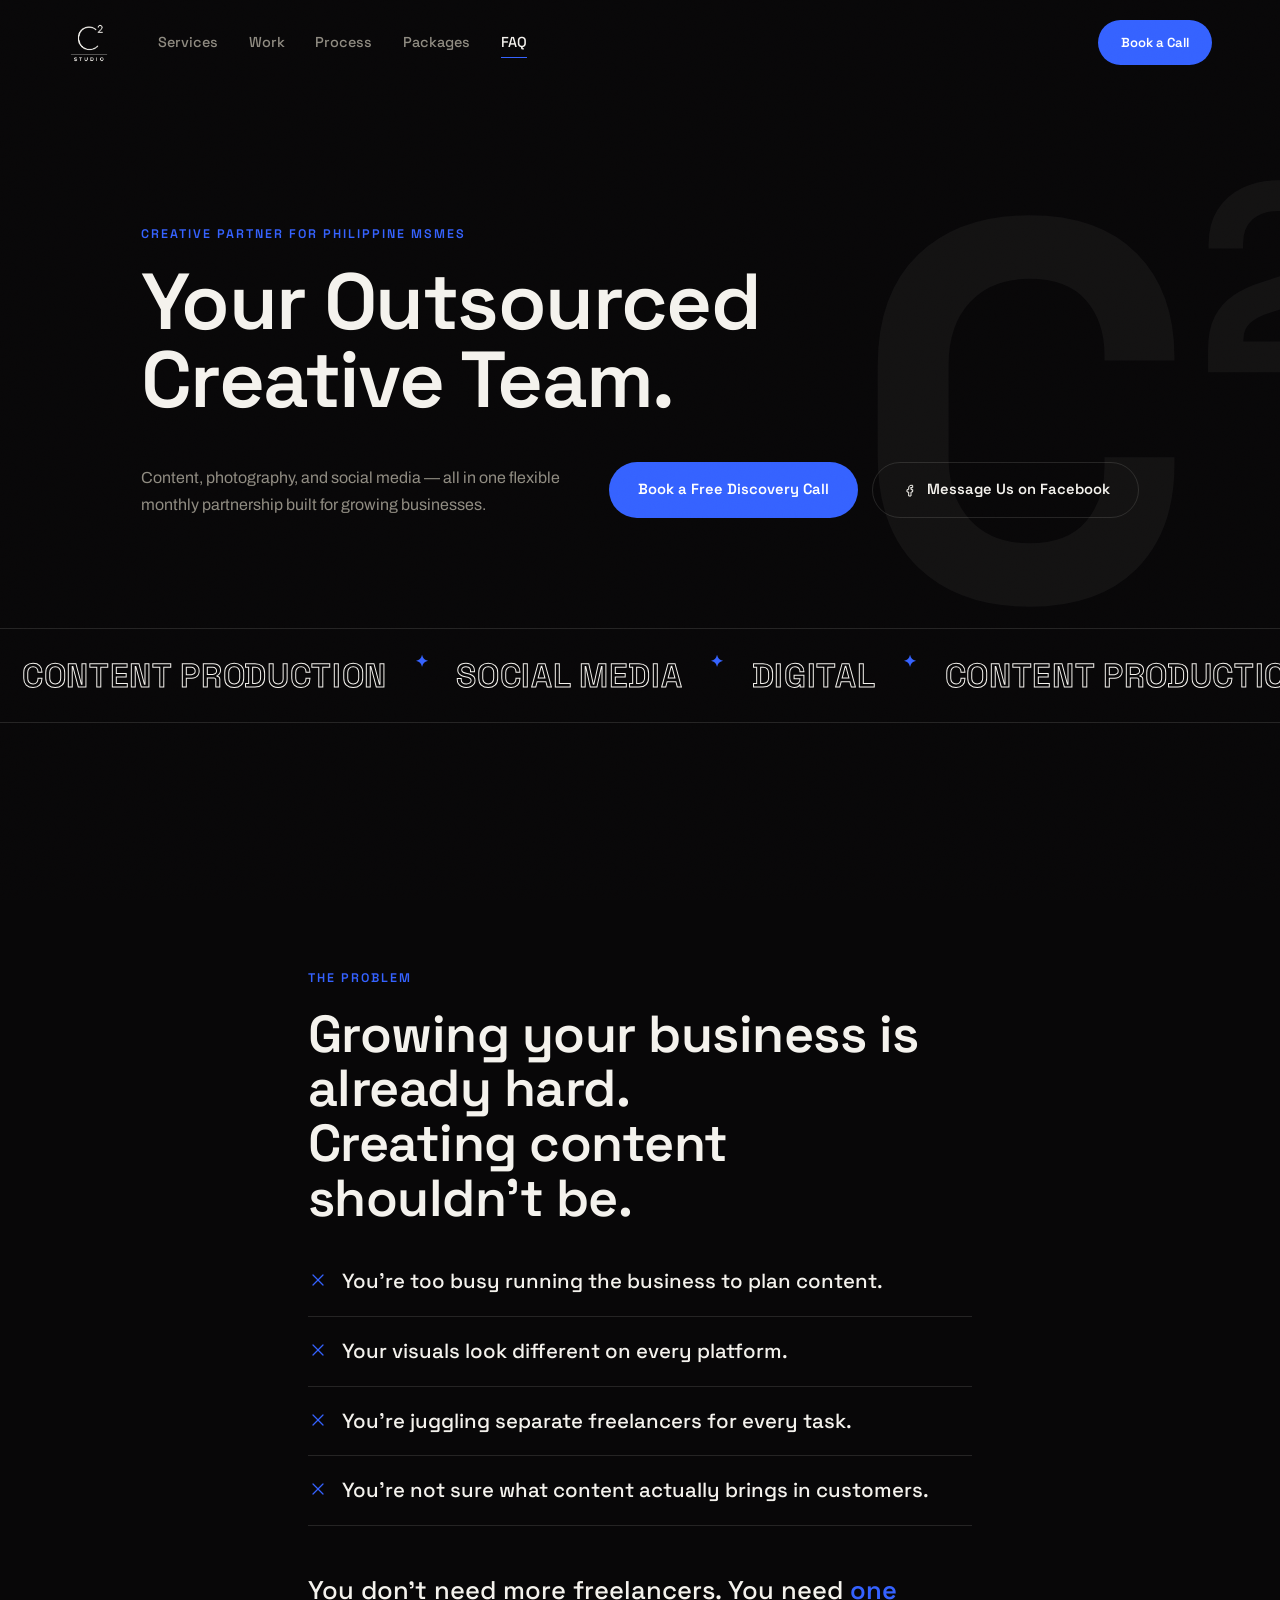
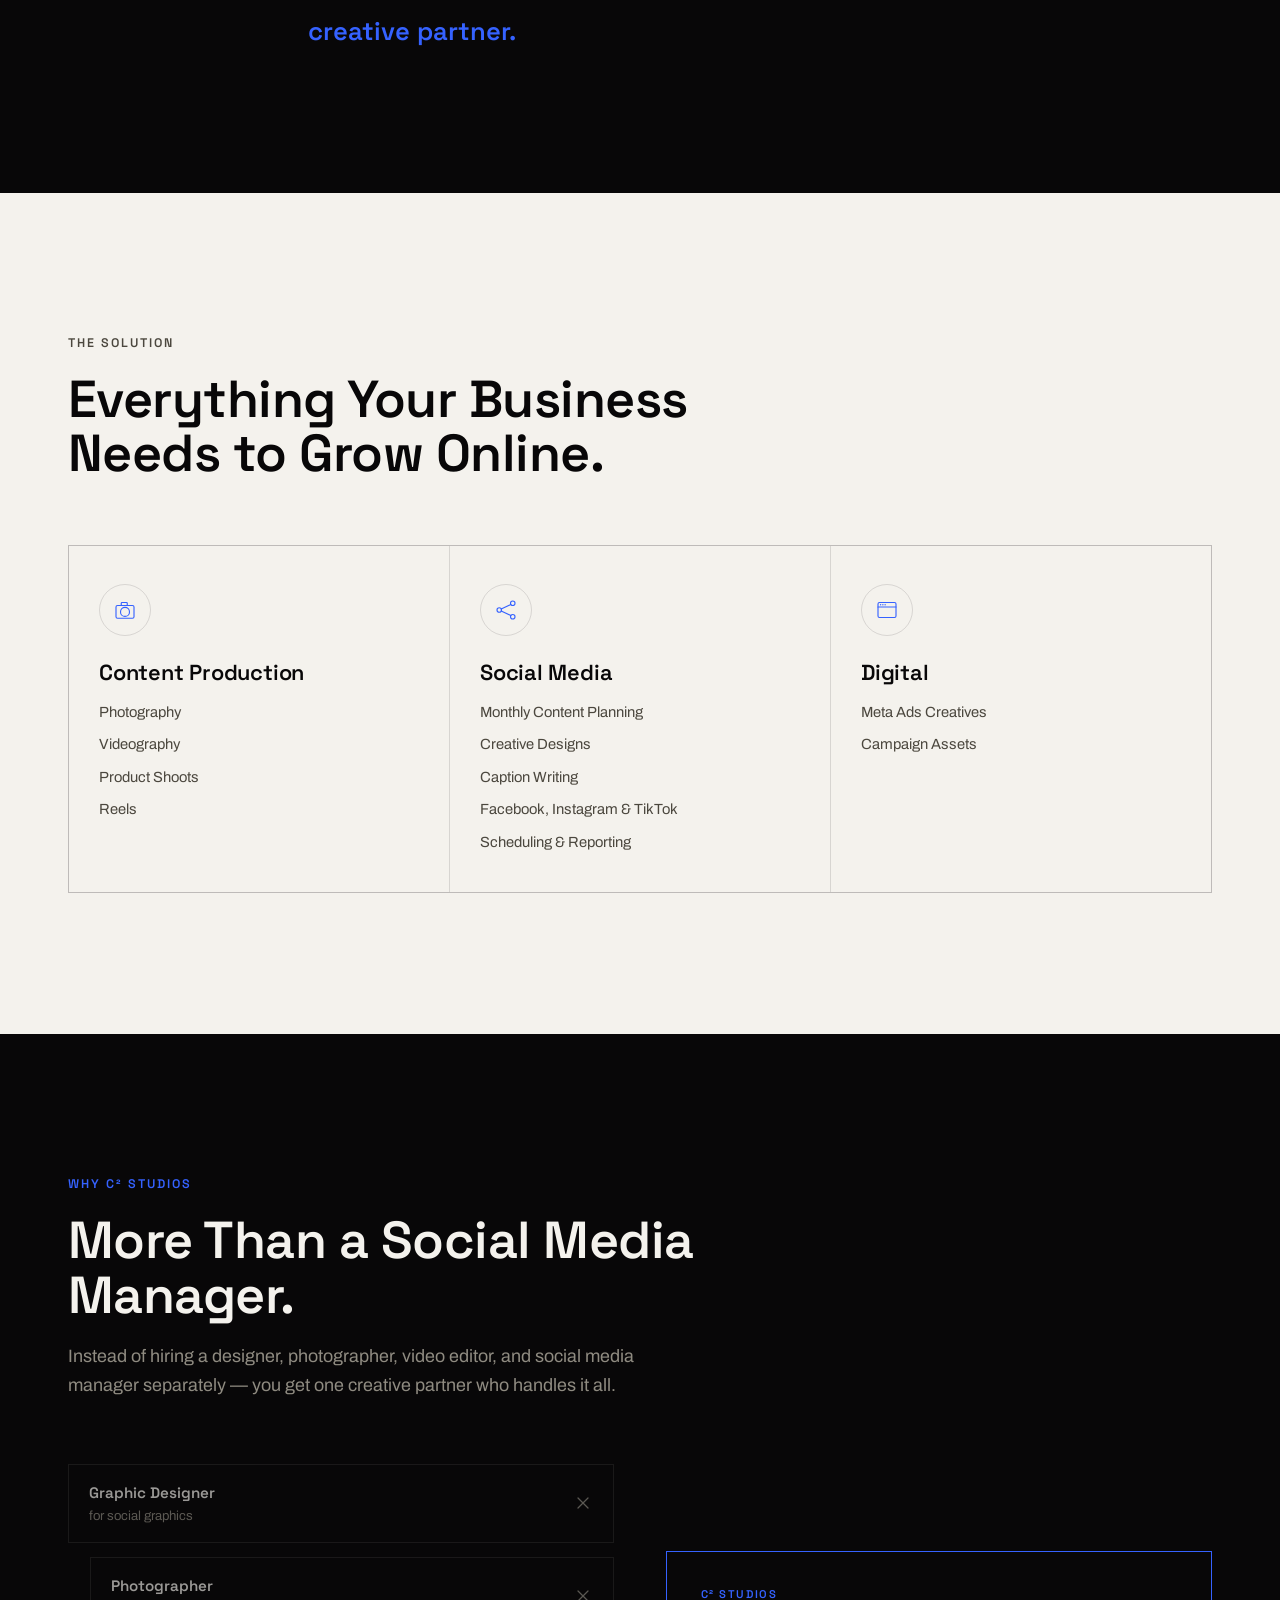
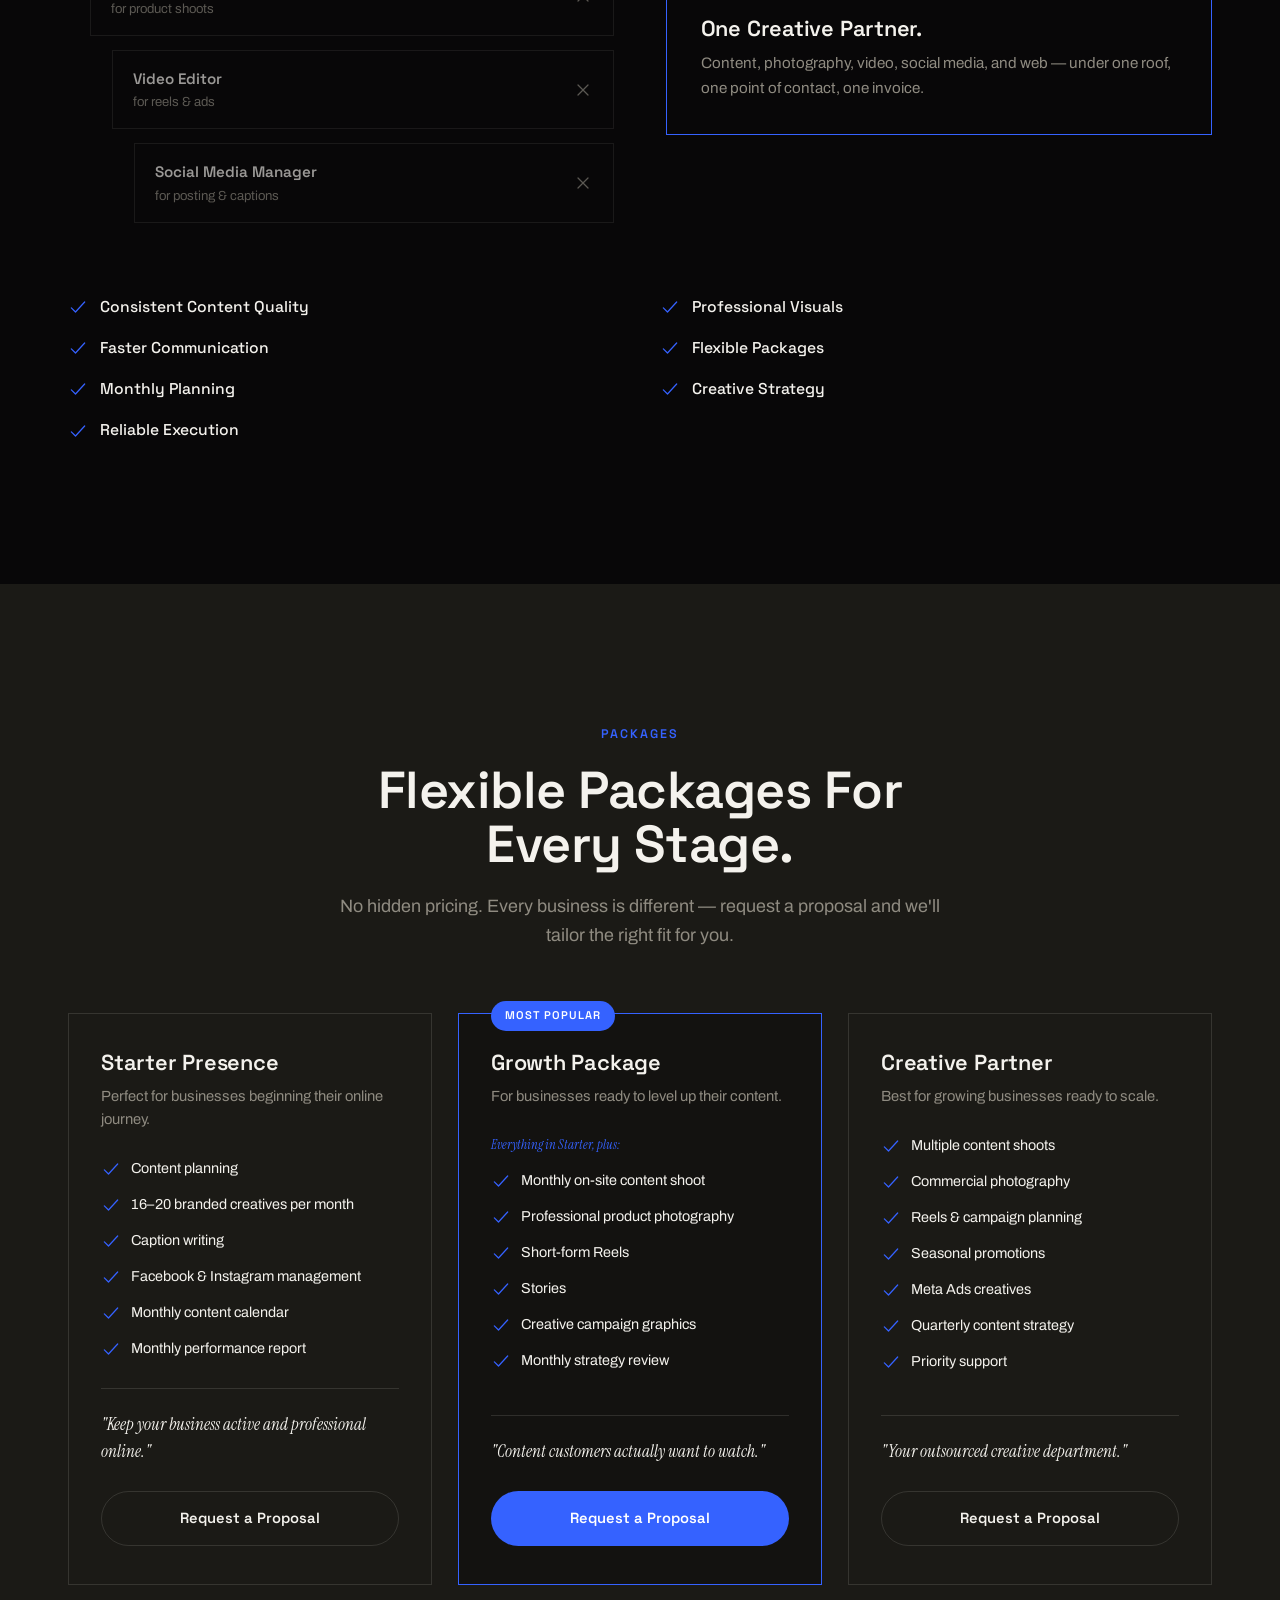
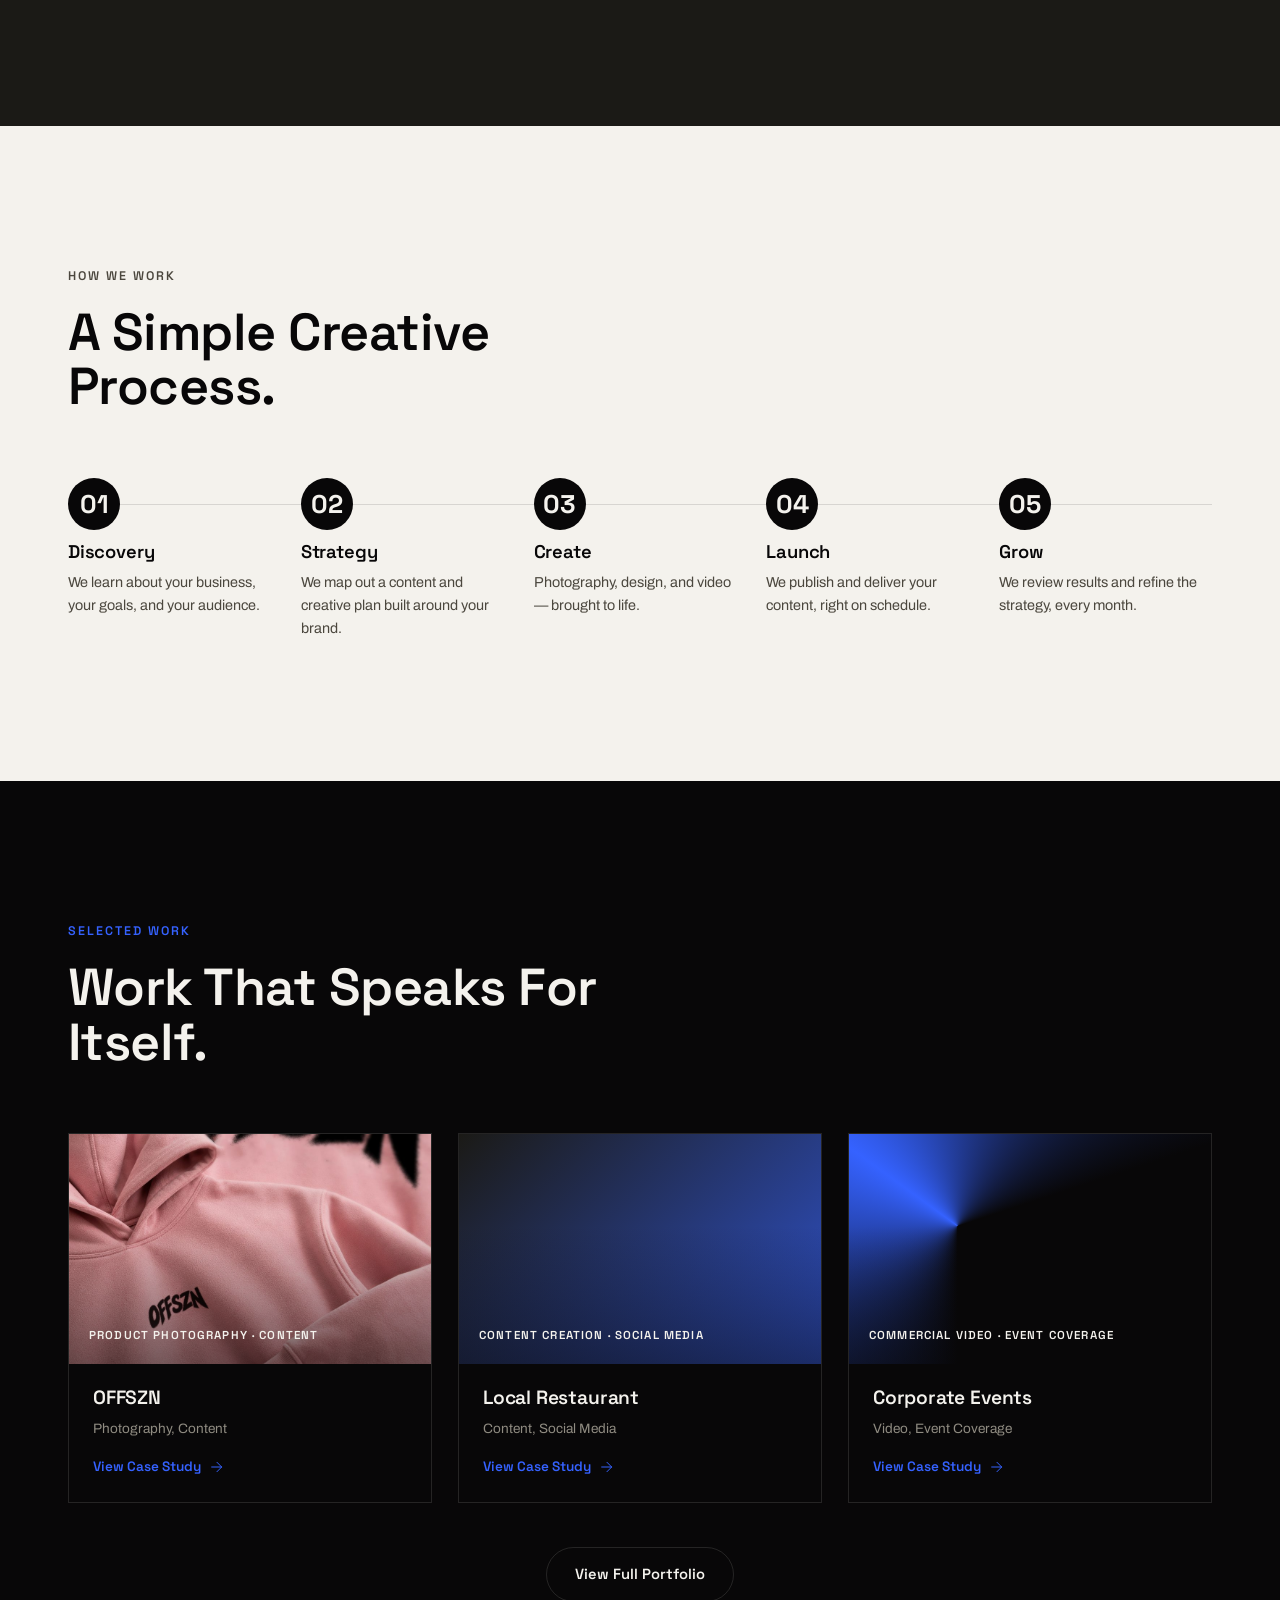
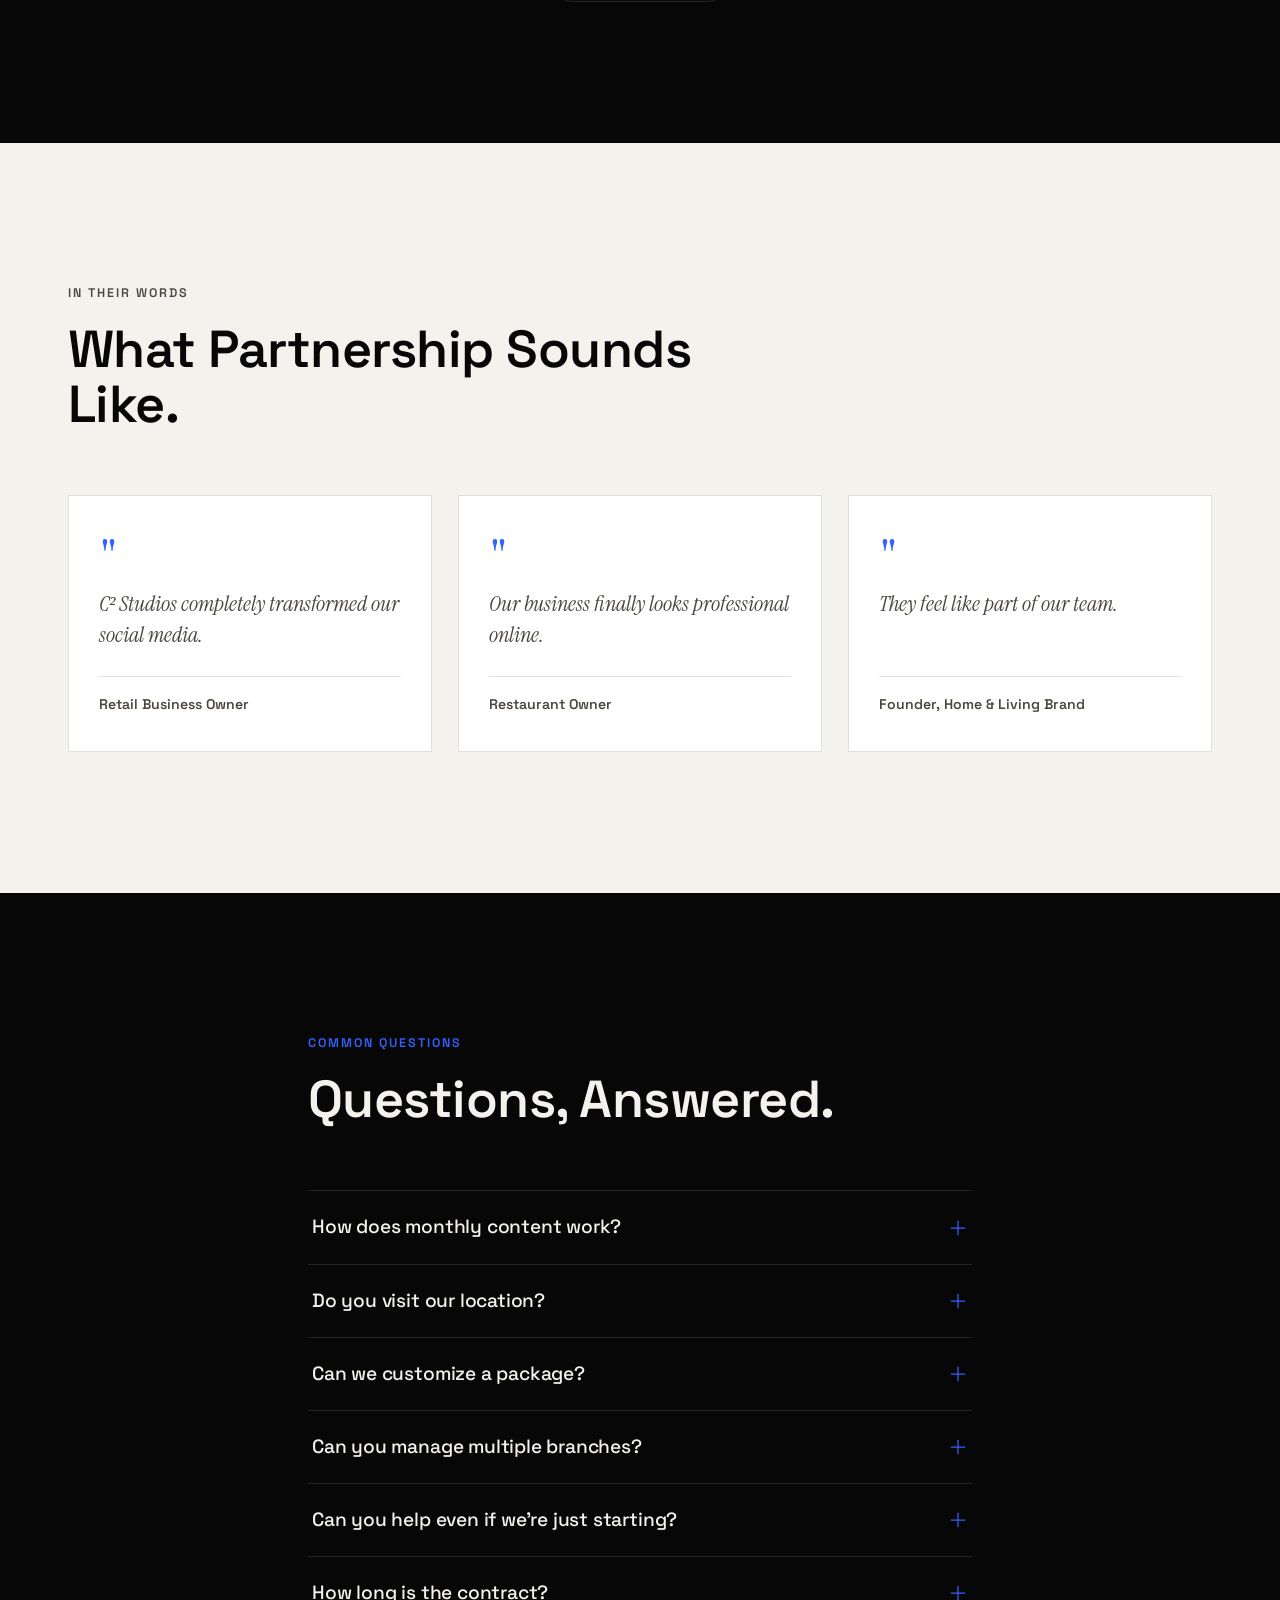
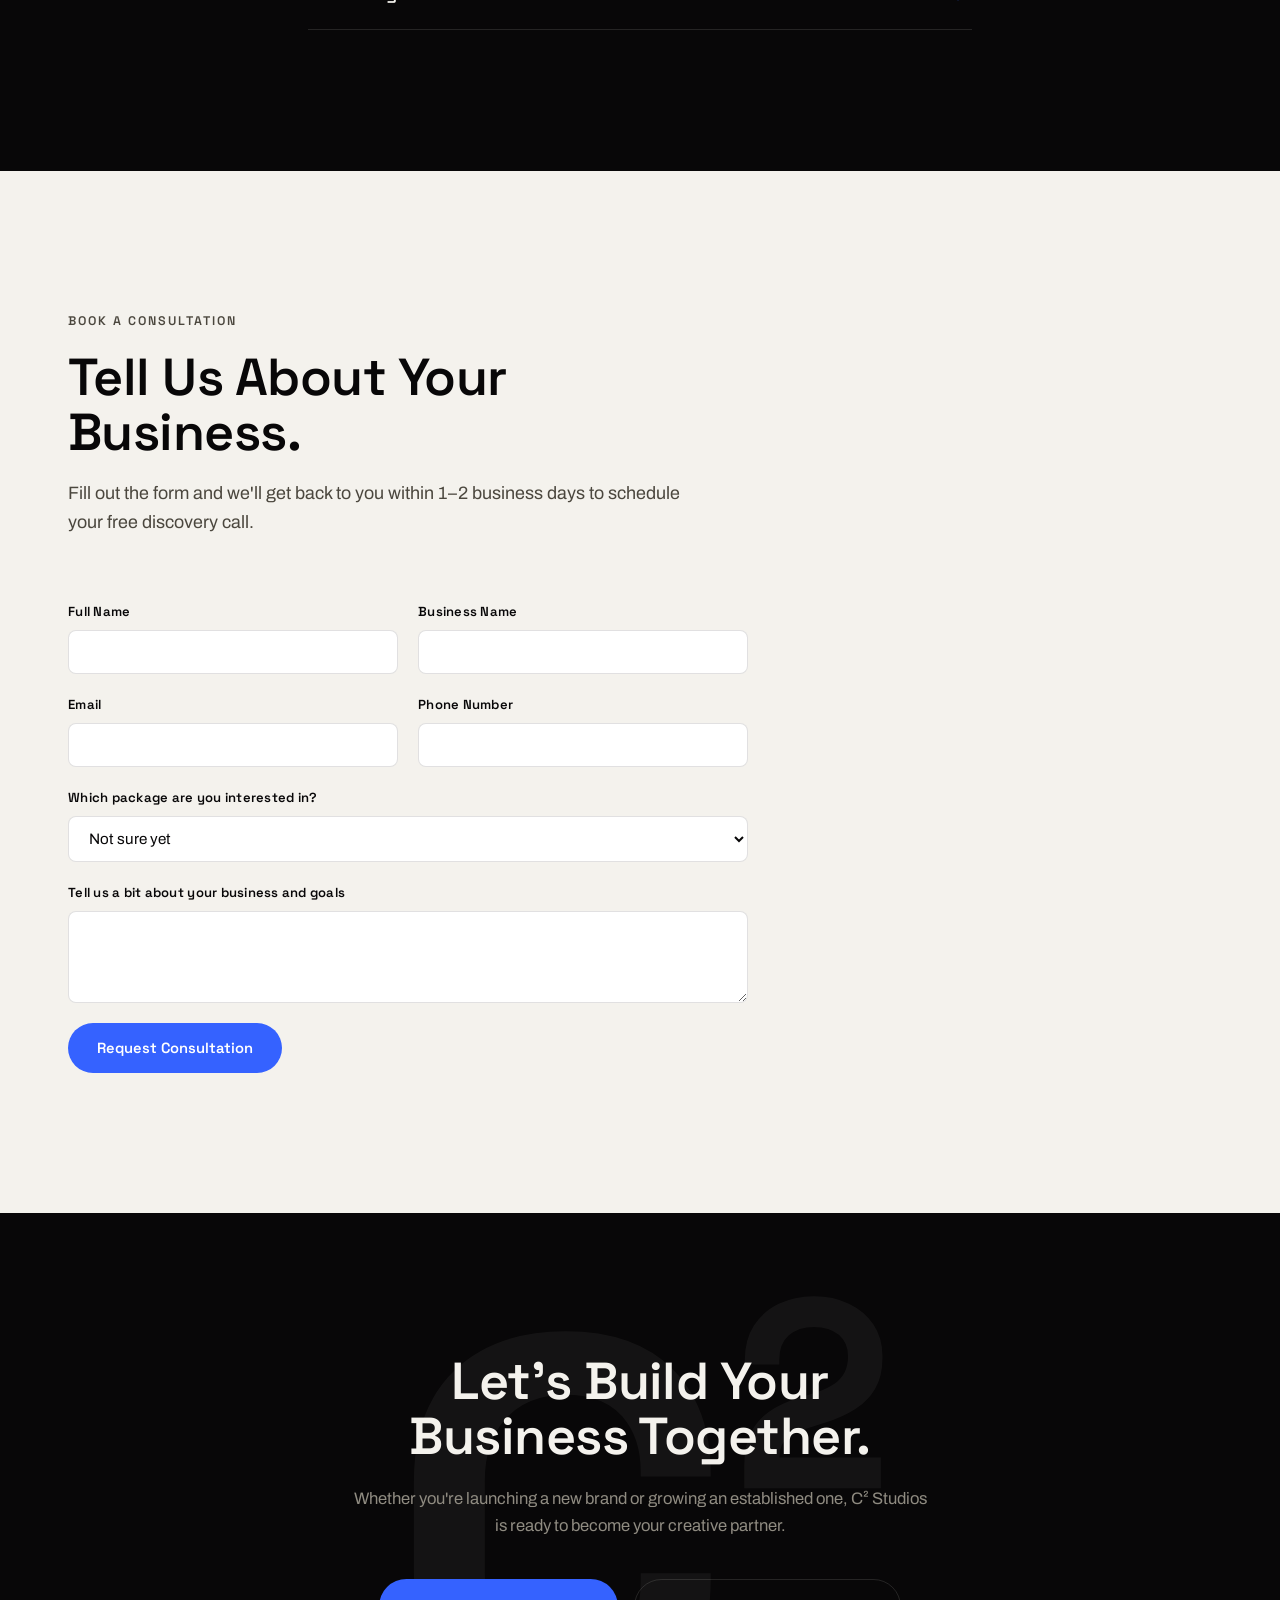
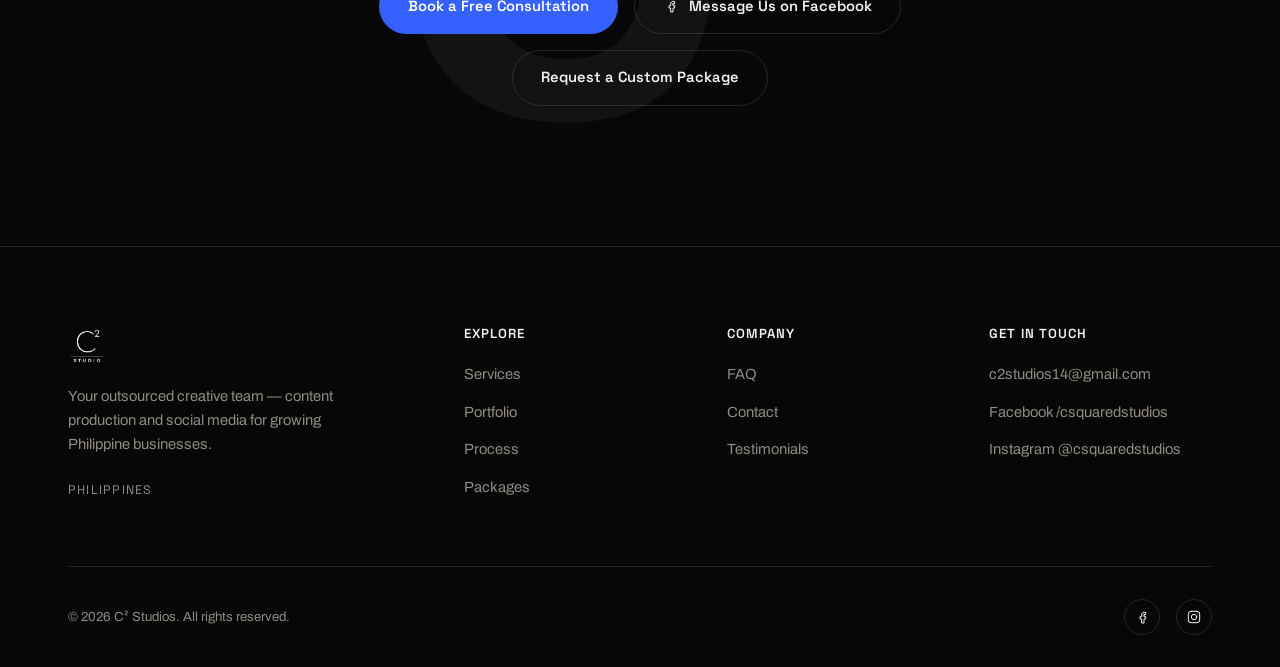
==== index.html @ afbfcf6d "Update index.html" ====
<!DOCTYPE html>
<html lang="en">
<head>
<meta charset="UTF-8">
<meta name="viewport" content="width=device-width, initial-scale=1.0">
<title>C² Studios — Your Outsourced Creative Team</title>
<meta name="description" content="C² Studios helps Philippine MSMEs build a stronger online presence through content production, social media, and web — all in one flexible creative partnership.">
<link rel="icon" type="image/png" href="favicon.png">
<link rel="apple-touch-icon" href="apple-touch-icon.png">
<link rel="preconnect" href="https://fonts.googleapis.com">
<link rel="preconnect" href="https://fonts.gstatic.com" crossorigin>
<link href="https://fonts.googleapis.com/css2?family=Space+Grotesk:wght@400;500;600;700&family=Archivo:ital,wght@0,400;0,500;0,600;0,700;1,400&family=Instrument+Serif:ital@0;1&display=swap" rel="stylesheet">
<link rel="stylesheet" href="styles.css">
</head>
<body>

<!-- SVG ICON SPRITE -->
<svg style="display:none" aria-hidden="true">
  <symbol id="icon-x" viewBox="0 0 24 24"><line x1="6" y1="6" x2="18" y2="18"/><line x1="18" y1="6" x2="6" y2="18"/></symbol>
  <symbol id="icon-check" viewBox="0 0 24 24"><polyline points="4,13 9,18 20,6"/></symbol>
  <symbol id="icon-plus" viewBox="0 0 24 24"><line x1="12" y1="4" x2="12" y2="20"/><line x1="4" y1="12" x2="20" y2="12"/></symbol>
  <symbol id="icon-brand" viewBox="0 0 32 32"><circle cx="12" cy="16" r="8"/><circle cx="20" cy="16" r="8"/></symbol>
  <symbol id="icon-camera" viewBox="0 0 32 32"><rect x="4" y="10" width="24" height="17" rx="2"/><circle cx="16" cy="18.5" r="6"/><rect x="11" y="6" width="8" height="4" rx="1"/></symbol>
  <symbol id="icon-social" viewBox="0 0 32 32"><circle cx="7" cy="16" r="3"/><circle cx="25" cy="7" r="3"/><circle cx="25" cy="25" r="3"/><line x1="9.6" y1="14.6" x2="22.4" y2="8.6"/><line x1="9.6" y1="17.4" x2="22.4" y2="23.4"/></symbol>
  <symbol id="icon-digital" viewBox="0 0 32 32"><rect x="4" y="6" width="24" height="20" rx="2"/><line x1="4" y1="12" x2="28" y2="12"/><circle cx="7.5" cy="9" r="0.9" fill="currentColor" stroke="none"/><circle cx="10.5" cy="9" r="0.9" fill="currentColor" stroke="none"/><circle cx="13.5" cy="9" r="0.9" fill="currentColor" stroke="none"/></symbol>
  <symbol id="icon-arrow" viewBox="0 0 24 24"><line x1="4" y1="12" x2="19" y2="12"/><polyline points="12,5 19,12 12,19"/></symbol>
  <symbol id="icon-fb" viewBox="0 0 24 24"><path d="M15 8.5h2.5V5h-2.5C13 5 11.5 6.5 11.5 9v2.5H9V15h2.5v6H15v-6h2.3l.4-3.5H15V9c0-.3.2-.5.5-.5z"/></symbol>
  <symbol id="icon-ig" viewBox="0 0 24 24"><rect x="3.5" y="3.5" width="17" height="17" rx="4"/><circle cx="12" cy="12" r="4"/><circle cx="17" cy="7" r="0.6" fill="currentColor" stroke="none"/></symbol>
</svg>

<!-- ============ NAV ============ -->
<header class="nav" id="siteNav">
  <div class="container nav-inner">
    <a href="#top" class="nav-logo" aria-label="C² Studios, back to top">
      <img src="logo.png" alt="C² Studios logo" width="42" height="42">
    </a>
    <nav class="nav-links" aria-label="Primary">
      <a href="#services" data-nav-link data-target="services">Services</a>
      <a href="portfolio.html" data-nav-link>Work</a>
      <a href="#process" data-nav-link data-target="process">Process</a>
      <a href="#packages" data-nav-link data-target="packages">Packages</a>
      <a href="#faq" data-nav-link data-target="faq">FAQ</a>
    </nav>
    <a href="#book" class="btn btn-primary btn-sm nav-cta">Book a Call</a>
    <button class="nav-toggle" id="navToggle" aria-label="Open menu" aria-expanded="false">
      <span></span><span></span><span></span>
    </button>
  </div>
  <div class="nav-mobile" id="navMobile">
    <a href="#services" data-nav-link>Services</a>
    <a href="portfolio.html" data-nav-link>Work</a>
    <a href="#process" data-nav-link>Process</a>
    <a href="#packages" data-nav-link>Packages</a>
    <a href="#faq" data-nav-link>FAQ</a>
    <a href="#book" class="btn btn-primary nav-mobile-cta">Book a Call</a>
  </div>
</header>

<!-- ============ HERO ============ -->
<section class="hero bg-ink" id="top">
  <div class="hero-ghost" aria-hidden="true">C<span>2</span></div>
  <div class="container hero-inner">
    <p class="eyebrow reveal">Creative Partner for Philippine MSMEs</p>
    <h1 class="hero-headline reveal">Your Outsourced<br>Creative Team.</h1>
    <div class="hero-row reveal">
      <p class="hero-sub">Content, photography, and social media — all in one flexible monthly partnership built for growing businesses.</p>
      <div class="hero-ctas">
        <a href="#book" class="btn btn-primary">Book a Free Discovery Call</a>
        <a href="https://www.facebook.com/share/14o7Y7Mvsyy/?mibextid=wwXIfr" target="_blank" rel="noopener" class="btn btn-outline"><svg class="icon" style="width:16px;height:16px"><use href="#icon-fb"></use></svg>Message Us on Facebook</a>
      </div>
    </div>
  </div>
  <div class="marquee">
    <div class="marquee-track">
      <span>Content Production</span><span class="dot">✦</span><span>Social Media</span><span class="dot">✦</span><span>Digital</span><span class="dot">✦</span>
      <span>Content Production</span><span class="dot">✦</span><span>Social Media</span><span class="dot">✦</span><span>Digital</span><span class="dot">✦</span>
    </div>
  </div>
</section>

<!-- ============ PROBLEM ============ -->
<section class="section bg-ink" id="problem">
  <div class="container narrow">
    <p class="eyebrow reveal">The Problem</p>
    <h2 class="reveal">Growing your business is already hard.<br>Creating content shouldn't be.</h2>
    <ul class="problem-list reveal-stagger">
      <li><svg class="icon"><use href="#icon-x"></use></svg>You're too busy running the business to plan content.</li>
      <li><svg class="icon"><use href="#icon-x"></use></svg>Your visuals look different on every platform.</li>
      <li><svg class="icon"><use href="#icon-x"></use></svg>You're juggling separate freelancers for every task.</li>
      <li><svg class="icon"><use href="#icon-x"></use></svg>You're not sure what content actually brings in customers.</li>
    </ul>
    <p class="problem-resolve reveal">You don't need more freelancers. You need <strong>one creative partner.</strong></p>
  </div>
</section>

<!-- ============ SOLUTION / PILLARS ============ -->
<section class="section bg-paper" id="services">
  <div class="container">
    <div class="section-head reveal">
      <p class="eyebrow" style="color:var(--char)">The Solution</p>
      <h2>Everything Your Business Needs to Grow Online.</h2>
    </div>
    <div class="pillars-grid reveal-stagger">
      <div class="pillar-card">
        <div class="pillar-icon"><svg class="icon"><use href="#icon-camera"></use></svg></div>
        <h3>Content Production</h3>
        <ul class="pillar-list">
          <li>Photography</li><li>Videography</li><li>Product Shoots</li><li>Reels</li>
        </ul>
      </div>
      <div class="pillar-card">
        <div class="pillar-icon"><svg class="icon"><use href="#icon-social"></use></svg></div>
        <h3>Social Media</h3>
        <ul class="pillar-list">
          <li>Monthly Content Planning</li><li>Creative Designs</li><li>Caption Writing</li><li>Facebook, Instagram &amp; TikTok</li><li>Scheduling &amp; Reporting</li>
        </ul>
      </div>
      <div class="pillar-card">
        <div class="pillar-icon"><svg class="icon"><use href="#icon-digital"></use></svg></div>
        <h3>Digital</h3>
        <ul class="pillar-list">
          <li>Meta Ads Creatives</li><li>Campaign Assets</li>
        </ul>
      </div>
    </div>
  </div>
</section>

<!-- ============ WHY CHOOSE US ============ -->
<section class="section bg-ink" id="why">
  <div class="container">
    <div class="section-head reveal">
      <p class="eyebrow">Why C² Studios</p>
      <h2>More Than a Social Media Manager.</h2>
      <p class="lead" style="margin-top:20px;">Instead of hiring a designer, photographer, video editor, and social media manager separately — you get one creative partner who handles it all.</p>
    </div>

    <div class="compare-wrap reveal">
      <div class="compare-old">
        <div class="old-role"><div><div class="old-role-name">Graphic Designer</div><div class="old-role-desc">for social graphics</div></div><svg class="icon" style="color:var(--stone)"><use href="#icon-x"></use></svg></div>
        <div class="old-role"><div><div class="old-role-name">Photographer</div><div class="old-role-desc">for product shoots</div></div><svg class="icon" style="color:var(--stone)"><use href="#icon-x"></use></svg></div>
        <div class="old-role"><div><div class="old-role-name">Video Editor</div><div class="old-role-desc">for reels &amp; ads</div></div><svg class="icon" style="color:var(--stone)"><use href="#icon-x"></use></svg></div>
        <div class="old-role"><div><div class="old-role-name">Social Media Manager</div><div class="old-role-desc">for posting &amp; captions</div></div><svg class="icon" style="color:var(--stone)"><use href="#icon-x"></use></svg></div>
      </div>
      <div class="compare-new">
        <span class="compare-new-badge">C² Studios</span>
        <h3>One Creative Partner.</h3>
        <p>Content, photography, video, social media, and web — under one roof, one point of contact, one invoice.</p>
      </div>
    </div>

    <div class="advantages-grid reveal-stagger">
      <div class="advantage-item"><svg class="icon"><use href="#icon-check"></use></svg>Consistent Content Quality</div>
      <div class="advantage-item"><svg class="icon"><use href="#icon-check"></use></svg>Professional Visuals</div>
      <div class="advantage-item"><svg class="icon"><use href="#icon-check"></use></svg>Faster Communication</div>
      <div class="advantage-item"><svg class="icon"><use href="#icon-check"></use></svg>Flexible Packages</div>
      <div class="advantage-item"><svg class="icon"><use href="#icon-check"></use></svg>Monthly Planning</div>
      <div class="advantage-item"><svg class="icon"><use href="#icon-check"></use></svg>Creative Strategy</div>
      <div class="advantage-item"><svg class="icon"><use href="#icon-check"></use></svg>Reliable Execution</div>
    </div>
  </div>
</section>

<!-- ============ PACKAGES ============ -->
<section class="section bg-ink" id="packages" style="background:var(--slate-2)">
  <div class="container">
    <div class="section-head center reveal" style="margin-left:auto;margin-right:auto;">
      <p class="eyebrow">Packages</p>
      <h2>Flexible Packages For Every Stage.</h2>
      <p class="lead" style="margin-top:20px;">No hidden pricing. Every business is different — request a proposal and we'll tailor the right fit for you.</p>
    </div>

    <div class="pkg-grid reveal-stagger">
      <div class="pkg-card">
        <div class="pkg-head">
          <h3>Starter Presence</h3>
          <p class="pkg-tagline">Perfect for businesses beginning their online journey.</p>
        </div>
        <ul class="pkg-features">
          <li><svg class="icon"><use href="#icon-check"></use></svg>Content planning</li>
          <li><svg class="icon"><use href="#icon-check"></use></svg>16–20 branded creatives per month</li>
          <li><svg class="icon"><use href="#icon-check"></use></svg>Caption writing</li>
          <li><svg class="icon"><use href="#icon-check"></use></svg>Facebook &amp; Instagram management</li>
          <li><svg class="icon"><use href="#icon-check"></use></svg>Monthly content calendar</li>
          <li><svg class="icon"><use href="#icon-check"></use></svg>Monthly performance report</li>
        </ul>
        <p class="pkg-goal">"Keep your business active and professional online."</p>
        <a href="mailto:c2studios14@gmail.com?subject=Proposal%20Request%20-%20Starter%20Presence" class="btn btn-outline btn-block">Request a Proposal</a>
      </div>

      <div class="pkg-card is-popular">
        <span class="pkg-badge">Most Popular</span>
        <div class="pkg-head">
          <h3>Growth Package</h3>
          <p class="pkg-tagline">For businesses ready to level up their content.</p>
        </div>
        <p class="pkg-includes-note">Everything in Starter, plus:</p>
        <ul class="pkg-features">
          <li><svg class="icon"><use href="#icon-check"></use></svg>Monthly on-site content shoot</li>
          <li><svg class="icon"><use href="#icon-check"></use></svg>Professional product photography</li>
          <li><svg class="icon"><use href="#icon-check"></use></svg>Short-form Reels</li>
          <li><svg class="icon"><use href="#icon-check"></use></svg>Stories</li>
          <li><svg class="icon"><use href="#icon-check"></use></svg>Creative campaign graphics</li>
          <li><svg class="icon"><use href="#icon-check"></use></svg>Monthly strategy review</li>
        </ul>
        <p class="pkg-goal">"Content customers actually want to watch."</p>
        <a href="mailto:c2studios14@gmail.com?subject=Proposal%20Request%20-%20Growth%20Package" class="btn btn-primary btn-block">Request a Proposal</a>
      </div>

      <div class="pkg-card">
        <div class="pkg-head">
          <h3>Creative Partner</h3>
          <p class="pkg-tagline">Best for growing businesses ready to scale.</p>
        </div>
        <ul class="pkg-features">
          <li><svg class="icon"><use href="#icon-check"></use></svg>Multiple content shoots</li>
          <li><svg class="icon"><use href="#icon-check"></use></svg>Commercial photography</li>
          <li><svg class="icon"><use href="#icon-check"></use></svg>Reels &amp; campaign planning</li>
          <li><svg class="icon"><use href="#icon-check"></use></svg>Seasonal promotions</li>
          <li><svg class="icon"><use href="#icon-check"></use></svg>Meta Ads creatives</li>
          <li><svg class="icon"><use href="#icon-check"></use></svg>Quarterly content strategy</li>
          <li><svg class="icon"><use href="#icon-check"></use></svg>Priority support</li>
        </ul>
        <p class="pkg-goal">"Your outsourced creative department."</p>
        <a href="mailto:c2studios14@gmail.com?subject=Proposal%20Request%20-%20Creative%20Partner" class="btn btn-outline btn-block">Request a Proposal</a>
      </div>
    </div>
  </div>
</section>

<!-- ============ PROCESS ============ -->
<section class="section bg-paper" id="process">
  <div class="container">
    <div class="section-head reveal">
      <p class="eyebrow" style="color:var(--char)">How We Work</p>
      <h2>A Simple Creative Process.</h2>
    </div>
    <div class="process-track reveal-stagger">
      <div class="process-step"><div class="process-num">01</div><h3>Discovery</h3><p>We learn about your business, your goals, and your audience.</p></div>
      <div class="process-step"><div class="process-num">02</div><h3>Strategy</h3><p>We map out a content and creative plan built around your brand.</p></div>
      <div class="process-step"><div class="process-num">03</div><h3>Create</h3><p>Photography, design, and video — brought to life.</p></div>
      <div class="process-step"><div class="process-num">04</div><h3>Launch</h3><p>We publish and deliver your content, right on schedule.</p></div>
      <div class="process-step"><div class="process-num">05</div><h3>Grow</h3><p>We review results and refine the strategy, every month.</p></div>
    </div>
  </div>
</section>

<!-- ============ PORTFOLIO ============ -->
<section class="section bg-ink" id="work">
  <div class="container">
    <div class="section-head reveal">
      <p class="eyebrow">Selected Work</p>
      <h2>Work That Speaks For Itself.</h2>
    </div>
    <div class="portfolio-grid reveal-stagger">
      <div class="project-card" data-project="offszn" role="button" tabindex="0" aria-label="View OFFSZN case study">
        <div class="project-visual" style="background-image:url('images/offszn-1.jpg')"><span class="project-tag">Product Photography · Content</span></div>
        <div class="project-body">
          <h3>OFFSZN</h3>
          <p class="project-tags">Photography, Content</p>
          <span class="project-cta">View Case Study <svg class="icon"><use href="#icon-arrow"></use></svg></span>
        </div>
      </div>
      <div class="project-card" data-project="restaurant" role="button" tabindex="0" aria-label="View Restaurant case study">
        <div class="project-visual project-visual-2"><span class="project-tag">Content Creation · Social Media</span></div>
        <div class="project-body">
          <h3>Local Restaurant</h3>
          <p class="project-tags">Content, Social Media</p>
          <span class="project-cta">View Case Study <svg class="icon"><use href="#icon-arrow"></use></svg></span>
        </div>
      </div>
      <div class="project-card" data-project="events" role="button" tabindex="0" aria-label="View Corporate Events case study">
        <div class="project-visual project-visual-3"><span class="project-tag">Commercial Video · Event Coverage</span></div>
        <div class="project-body">
          <h3>Corporate Events</h3>
          <p class="project-tags">Video, Event Coverage</p>
          <span class="project-cta">View Case Study <svg class="icon"><use href="#icon-arrow"></use></svg></span>
        </div>
      </div>
    </div>
    <div style="margin-top:44px;text-align:center;">
      <a href="portfolio.html" class="btn btn-outline">View Full Portfolio</a>
    </div>
  </div>
</section>

<!-- Hidden case study content templates -->
<template id="project-offszn-tpl">
  <p class="modal-tags">Product Photography · Content</p>
  <h3>OFFSZN</h3>
  <div class="modal-gallery">
    <img src="images/offszn-1.jpg" alt="OFFSZN apparel product photography, pink hoodie flat lay">
    <img src="images/offszn-2.jpg" alt="OFFSZN apparel lifestyle photography, streetwear graphic tee">
  </div>
  <div class="modal-block"><h4>Challenge</h4><p>An independent streetwear label needed product and lifestyle photography that matched the premium feel of the clothing itself.</p></div>
  <div class="modal-block"><h4>Solution</h4><p>We shot a mix of clean product flat lays and on-location lifestyle photography to show the pieces both in detail and in context.</p></div>
  <div class="modal-block"><h4>Creative Output</h4><p>Product photography, lifestyle shoots, social-ready content.</p></div>
  <div class="modal-block"><h4>Results</h4><p>A consistent library of scroll-stopping content the brand could use across its drops and social channels.</p></div>
</template>
<template id="project-restaurant-tpl">
  <p class="modal-tags">Content Creation · Social Media</p>
  <h3>Local Restaurant</h3>
  <div class="modal-block"><h4>Challenge</h4><p>A family-run restaurant had great food but inconsistent, infrequent social posts that didn't reflect the quality of the dining experience.</p></div>
  <div class="modal-block"><h4>Solution</h4><p>We introduced a monthly content shoot and planning system, turning each visit into a full month of scroll-stopping posts and stories.</p></div>
  <div class="modal-block"><h4>Creative Output</h4><p>Monthly food photography, Reels, caption writing, content calendar.</p></div>
  <div class="modal-block"><h4>Results</h4><p>A steady stream of professional content and a noticeably more active, consistent social presence.</p></div>
</template>
<template id="project-events-tpl">
  <p class="modal-tags">Commercial Video · Event Coverage</p>
  <h3>Corporate Events</h3>
  <div class="modal-block"><h4>Challenge</h4><p>A corporate client needed professional coverage of a major company event, with no in-house video or photography team of their own.</p></div>
  <div class="modal-block"><h4>Solution</h4><p>We handled full event coverage — from planning the shot list to filming and editing a polished highlight reel.</p></div>
  <div class="modal-block"><h4>Creative Output</h4><p>Event photography, videography, a commercial highlight reel.</p></div>
  <div class="modal-block"><h4>Results</h4><p>A professional record of the event, ready to share across their website and social channels.</p></div>
</template>

<!-- ============ TESTIMONIALS ============ -->
<section class="section bg-paper" id="testimonials">
  <div class="container">
    <div class="section-head reveal">
      <p class="eyebrow" style="color:var(--char)">In Their Words</p>
      <h2>What Partnership Sounds Like.</h2>
    </div>
    <div class="testi-grid reveal-stagger">
      <div class="testi-card">
        <div class="testi-mark">"</div>
        <p class="testi-quote">C² Studios completely transformed our social media.</p>
        <p class="testi-author">Retail Business Owner</p>
      </div>
      <div class="testi-card">
        <div class="testi-mark">"</div>
        <p class="testi-quote">Our business finally looks professional online.</p>
        <p class="testi-author">Restaurant Owner</p>
      </div>
      <div class="testi-card">
        <div class="testi-mark">"</div>
        <p class="testi-quote">They feel like part of our team.</p>
        <p class="testi-author">Founder, Home &amp; Living Brand</p>
      </div>
    </div>
  </div>
</section>

<!-- ============ FAQ ============ -->
<section class="section bg-ink" id="faq">
  <div class="container narrow">
    <div class="section-head reveal">
      <p class="eyebrow">Common Questions</p>
      <h2>Questions, Answered.</h2>
    </div>
    <div class="faq-list reveal">
      <div class="faq-item">
        <button class="faq-trigger" aria-expanded="false"><h3>How does monthly content work?</h3><svg class="icon faq-icon"><use href="#icon-plus"></use></svg></button>
        <div class="faq-panel"><div class="faq-panel-inner"><p>Each month, we plan, create, and publish content based on your package — from social posts to photography and video. You approve the plan, we handle the rest.</p></div></div>
      </div>
      <div class="faq-item">
        <button class="faq-trigger" aria-expanded="false"><h3>Do you visit our location?</h3><svg class="icon faq-icon"><use href="#icon-plus"></use></svg></button>
        <div class="faq-panel"><div class="faq-panel-inner"><p>Yes. Content shoots and select services happen on-site, depending on your package.</p></div></div>
      </div>
      <div class="faq-item">
        <button class="faq-trigger" aria-expanded="false"><h3>Can we customize a package?</h3><svg class="icon faq-icon"><use href="#icon-plus"></use></svg></button>
        <div class="faq-panel"><div class="faq-panel-inner"><p>Always. Every business is different, so we tailor each package around your goals and budget.</p></div></div>
      </div>
      <div class="faq-item">
        <button class="faq-trigger" aria-expanded="false"><h3>Can you manage multiple branches?</h3><svg class="icon faq-icon"><use href="#icon-plus"></use></svg></button>
        <div class="faq-panel"><div class="faq-panel-inner"><p>Yes — we keep your content consistent across every location you manage.</p></div></div>
      </div>
      <div class="faq-item">
        <button class="faq-trigger" aria-expanded="false"><h3>Can you help even if we're just starting?</h3><svg class="icon faq-icon"><use href="#icon-plus"></use></svg></button>
        <div class="faq-panel"><div class="faq-panel-inner"><p>Definitely. Our Starter Presence package is built for businesses just beginning their online journey.</p></div></div>
      </div>
      <div class="faq-item">
        <button class="faq-trigger" aria-expanded="false"><h3>How long is the contract?</h3><svg class="icon faq-icon"><use href="#icon-plus"></use></svg></button>
        <div class="faq-panel"><div class="faq-panel-inner"><p>Our partnerships run month-to-month, with no long-term lock-in required.</p></div></div>
      </div>
    </div>
  </div>
</section>

<!-- ============ BOOK A CONSULTATION ============ -->
<section class="section bg-paper" id="book">
  <div class="container">
    <div class="section-head reveal">
      <p class="eyebrow" style="color:var(--char)">Book a Consultation</p>
      <h2>Tell Us About Your Business.</h2>
      <p class="lead" style="margin-top:20px;">Fill out the form and we'll get back to you within 1–2 business days to schedule your free discovery call.</p>
    </div>
    <form class="book-form reveal" id="consultForm">
      <div class="form-row">
        <div class="form-field">
          <label for="fName">Full Name</label>
          <input type="text" id="fName" name="name" required autocomplete="name">
        </div>
        <div class="form-field">
          <label for="fBusiness">Business Name</label>
          <input type="text" id="fBusiness" name="business" required autocomplete="organization">
        </div>
      </div>
      <div class="form-row">
        <div class="form-field">
          <label for="fEmail">Email</label>
          <input type="email" id="fEmail" name="email" required autocomplete="email">
        </div>
        <div class="form-field">
          <label for="fPhone">Phone Number</label>
          <input type="tel" id="fPhone" name="phone" autocomplete="tel">
        </div>
      </div>
      <div class="form-row">
        <div class="form-field full">
          <label for="fPackage">Which package are you interested in?</label>
          <select id="fPackage" name="package">
            <option value="Not sure yet">Not sure yet</option>
            <option value="Starter Presence">Starter Presence</option>
            <option value="Growth Package">Growth Package</option>
            <option value="Creative Partner">Creative Partner</option>
            <option value="Custom Package">Custom Package</option>
          </select>
        </div>
      </div>
      <div class="form-row">
        <div class="form-field full">
          <label for="fMessage">Tell us a bit about your business and goals</label>
          <textarea id="fMessage" name="message" rows="4"></textarea>
        </div>
      </div>
      <div class="form-submit-row">
        <button type="submit" class="btn btn-primary" id="consultSubmitBtn">Request Consultation</button>
        <span class="form-status" id="consultStatus"></span>
      </div>
    </form>
  </div>
</section>

<!-- ============ FINAL CTA ============ -->
<section class="section bg-ink final-cta" id="contact">
  <div class="hero-ghost" aria-hidden="true">C<span>2</span></div>
  <div class="container final-cta-inner reveal">
    <h2>Let's Build Your Business Together.</h2>
    <p class="lead">Whether you're launching a new brand or growing an established one, C² Studios is ready to become your creative partner.</p>
    <div class="final-ctas">
      <a href="#book" class="btn btn-primary">Book a Free Consultation</a>
      <a href="https://www.facebook.com/share/14o7Y7Mvsyy/?mibextid=wwXIfr" target="_blank" rel="noopener" class="btn btn-outline"><svg class="icon" style="width:16px;height:16px"><use href="#icon-fb"></use></svg>Message Us on Facebook</a>
      <a href="mailto:c2studios14@gmail.com?subject=Custom%20Package%20Request" class="btn btn-outline">Request a Custom Package</a>
    </div>
  </div>
</section>

<!-- ============ FOOTER ============ -->
<footer class="footer bg-ink">
  <div class="container">
    <div class="footer-grid">
      <div class="footer-brand">
        <img src="logo.png" alt="C² Studios logo">
        <p>Your outsourced creative team — content production and social media for growing Philippine businesses.</p>
        <span class="footer-tag">Philippines</span>
      </div>
      <div class="footer-col">
        <h4>Explore</h4>
        <ul>
          <li><a href="#services">Services</a></li>
          <li><a href="portfolio.html">Portfolio</a></li>
          <li><a href="#process">Process</a></li>
          <li><a href="#packages">Packages</a></li>
        </ul>
      </div>
      <div class="footer-col">
        <h4>Company</h4>
        <ul>
          <li><a href="#faq">FAQ</a></li>
          <li><a href="#book">Contact</a></li>
          <li><a href="#testimonials">Testimonials</a></li>
        </ul>
      </div>
      <div class="footer-col">
        <h4>Get In Touch</h4>
        <ul>
          <li><a href="mailto:c2studios14@gmail.com">c2studios14@gmail.com</a></li>
          <li><a href="https://www.facebook.com/share/14o7Y7Mvsyy/?mibextid=wwXIfr" target="_blank" rel="noopener">Facebook /csquaredstudios</a></li>
          <li><a href="#">Instagram @csquaredstudios</a></li>
        </ul>
      </div>
    </div>
    <div class="footer-bottom">
      <p>© <span id="year"></span> C² Studios. All rights reserved.</p>
      <div class="footer-socials">
        <a href="https://www.facebook.com/share/14o7Y7Mvsyy/?mibextid=wwXIfr" target="_blank" rel="noopener" aria-label="Facebook"><svg class="icon" style="width:16px;height:16px"><use href="#icon-fb"></use></svg></a>
        <a href="#" aria-label="Instagram"><svg class="icon" style="width:16px;height:16px"><use href="#icon-ig"></use></svg></a>
      </div>
    </div>
  </div>
</footer>

<!-- ============ MODAL ============ -->
<div class="modal-backdrop" id="modalBackdrop">
  <div class="modal" role="dialog" aria-modal="true" aria-labelledby="modalContent">
    <button class="modal-close" id="modalClose" aria-label="Close case study"><svg class="icon"><use href="#icon-x"></use></svg></button>
    <div id="modalContent"></div>
  </div>
</div>

<script>
(function(){
  // Footer year
  document.getElementById('year').textContent = new Date().getFullYear();

  // Nav scroll state
  var nav = document.getElementById('siteNav');
  function onScroll(){
    if(window.scrollY > 40){ nav.classList.add('is-scrolled'); }
    else { nav.classList.remove('is-scrolled'); }
  }
  window.addEventListener('scroll', onScroll, {passive:true});
  onScroll();

  // Mobile nav toggle
  var toggle = document.getElementById('navToggle');
  var mobile = document.getElementById('navMobile');
  toggle.addEventListener('click', function(){
    var open = mobile.classList.toggle('is-open');
    toggle.classList.toggle('is-open', open);
    toggle.setAttribute('aria-expanded', open ? 'true' : 'false');
    document.body.classList.toggle('no-scroll', open);
  });
  document.querySelectorAll('#navMobile a').forEach(function(a){
    a.addEventListener('click', function(){
      mobile.classList.remove('is-open');
      toggle.classList.remove('is-open');
      toggle.setAttribute('aria-expanded','false');
      document.body.classList.remove('no-scroll');
    });
  });

  // Active nav link highlighting
  var navLinks = document.querySelectorAll('[data-nav-link]');
  var sections = ['services','why','packages','process','work','testimonials','faq'];
  var sectionEls = sections.map(function(id){ return document.getElementById(id); }).filter(Boolean);
  if('IntersectionObserver' in window){
    var navObserver = new IntersectionObserver(function(entries){
      entries.forEach(function(entry){
        if(entry.isIntersecting){
          var id = entry.target.id;
          navLinks.forEach(function(link){
            link.classList.toggle('is-active', link.getAttribute('data-target') === id);
          });
        }
      });
    }, {rootMargin:'-45% 0px -45% 0px'});
    sectionEls.forEach(function(el){ navObserver.observe(el); });
  }

  // Scroll reveal
  if('IntersectionObserver' in window){
    var revealObserver = new IntersectionObserver(function(entries){
      entries.forEach(function(entry){
        if(entry.isIntersecting){
          entry.target.classList.add('is-visible');
          revealObserver.unobserve(entry.target);
        }
      });
    }, {threshold:0.15});
    document.querySelectorAll('.reveal, .reveal-stagger').forEach(function(el){
      revealObserver.observe(el);
    });
  } else {
    document.querySelectorAll('.reveal, .reveal-stagger').forEach(function(el){
      el.classList.add('is-visible');
    });
  }

  // FAQ accordion
  document.querySelectorAll('.faq-item').forEach(function(item){
    var trigger = item.querySelector('.faq-trigger');
    var panel = item.querySelector('.faq-panel');
    trigger.addEventListener('click', function(){
      var isOpen = item.classList.contains('is-open');
      document.querySelectorAll('.faq-item.is-open').forEach(function(other){
        if(other !== item){
          other.classList.remove('is-open');
          other.querySelector('.faq-trigger').setAttribute('aria-expanded','false');
          other.querySelector('.faq-panel').style.maxHeight = null;
        }
      });
      if(isOpen){
        item.classList.remove('is-open');
        trigger.setAttribute('aria-expanded','false');
        panel.style.maxHeight = null;
      } else {
        item.classList.add('is-open');
        trigger.setAttribute('aria-expanded','true');
        panel.style.maxHeight = panel.scrollHeight + 'px';
      }
    });
  });

  // Portfolio modal
  var modalBackdrop = document.getElementById('modalBackdrop');
  var modalContent = document.getElementById('modalContent');
  var modalClose = document.getElementById('modalClose');

  function openModal(id){
    var tpl = document.getElementById('project-' + id + '-tpl');
    if(!tpl) return;
    modalContent.innerHTML = '';
    modalContent.appendChild(tpl.content.cloneNode(true));
    modalBackdrop.classList.add('is-open');
    document.body.classList.add('no-scroll');
  }
  function closeModal(){
    modalBackdrop.classList.remove('is-open');
    document.body.classList.remove('no-scroll');
  }
  document.querySelectorAll('[data-project]').forEach(function(card){
    card.addEventListener('click', function(){ openModal(card.getAttribute('data-project')); });
    card.addEventListener('keydown', function(e){
      if(e.key === 'Enter' || e.key === ' '){
        e.preventDefault();
        openModal(card.getAttribute('data-project'));
      }
    });
  });
  modalClose.addEventListener('click', closeModal);
  modalBackdrop.addEventListener('click', function(e){
    if(e.target === modalBackdrop) closeModal();
  });
  document.addEventListener('keydown', function(e){
    if(e.key === 'Escape') closeModal();
  });

  // Add corner brackets to bracket-frame elements (none currently required but kept for future use)
  document.querySelectorAll('.bracket-frame').forEach(function(el){
    ['bkt-tl','bkt-tr','bkt-bl','bkt-br'].forEach(function(cls){
      var s = document.createElement('span');
      s.className = 'bkt ' + cls;
      el.appendChild(s);
    });
  });
  // Consultation form submission
  var consultForm = document.getElementById('consultForm');
  if (consultForm) {
    // TODO: Replace with your Google Apps Script Web App URL (see setup instructions).
    var GOOGLE_SCRIPT_URL = 'https://script.google.com/macros/s/AKfycbyumBsKMFeXx98q8p6VvBzveVwdyBxOxJzocGkd2GnIz_3cjEWTytP4tTjYe2vir9kq/exec';
    var statusEl = document.getElementById('consultStatus');
    var submitBtn = document.getElementById('consultSubmitBtn');
    consultForm.addEventListener('submit', function(e){
      e.preventDefault();
      if (GOOGLE_SCRIPT_URL.indexOf('https://script.google.com/macros/s/AKfycbyumBsKMFeXx98q8p6VvBzveVwdyBxOxJzocGkd2GnIz_3cjEWTytP4tTjYe2vir9kq/exec') === 0) {
        statusEl.textContent = 'Form not connected yet — add your Google Apps Script URL.';
        statusEl.className = 'form-status is-error';
        return;
      }
      submitBtn.disabled = true;
      statusEl.textContent = 'Sending...';
      statusEl.className = 'form-status';
      var formData = new FormData(consultForm);
      fetch(GOOGLE_SCRIPT_URL, {
        method: 'POST',
        mode: 'no-cors',
        body: formData
      }).then(function(){
        statusEl.textContent = "Thanks! We'll be in touch within 1–2 business days.";
        statusEl.className = 'form-status is-success';
        consultForm.reset();
        submitBtn.disabled = false;
      }).catch(function(){
        statusEl.textContent = 'Something went wrong. Please try again or message us on Facebook.';
        statusEl.className = 'form-status is-error';
        submitBtn.disabled = false;
      });
    });
  }

})();
</script>
</body>
</html>
---- styles.css ----
/* ============ RESET & BASE ============ */
  *,*::before,*::after{box-sizing:border-box;margin:0;padding:0;}
  html{scroll-behavior:smooth;scroll-padding-top:88px;}
  body{
    background:var(--ink);
    color:var(--paper);
    font-family:var(--font-body);
    font-size:16px;
    line-height:1.6;
    -webkit-font-smoothing:antialiased;
    overflow-x:hidden;
  }
  img{max-width:100%;display:block;}
  a{color:inherit;text-decoration:none;}
  ul{list-style:none;}
  button{font-family:inherit;}
  svg.icon{width:20px;height:20px;fill:none;stroke:currentColor;stroke-width:1.5;stroke-linecap:round;stroke-linejoin:round;flex-shrink:0;}

  :root{
    --ink:#080708;
    --slate:#131210;
    --slate-2:#1B1A16;
    --paper:#F4F2ED;
    --stone:#8F8B81;
    --char:#4B473E;
    --signal:#3562FF;
    --signal-soft:rgba(53,98,255,0.14);
    --line-on-ink:rgba(244,242,237,0.12);
    --line-on-paper:rgba(8,7,8,0.12);

    --font-display:'Space Grotesk',sans-serif;
    --font-body:'Archivo',sans-serif;
    --font-accent:'Instrument Serif',serif;

    --container:1240px;
    --ease:cubic-bezier(0.16,1,0.3,1);
  }

  ::selection{background:var(--signal);color:var(--paper);}

  a:focus-visible, button:focus-visible, [tabindex]:focus-visible{
    outline:2px solid var(--signal);
    outline-offset:4px;
  }

  /* ============ TYPOGRAPHY ============ */
  h1,h2,h3,h4{
    font-family:var(--font-display);
    font-weight:600;
    letter-spacing:-0.01em;
    line-height:1.05;
  }
  h1{font-size:clamp(2.75rem,6.2vw,5.5rem);letter-spacing:-0.02em;line-height:0.98;}
  h2{font-size:clamp(2.1rem,4.2vw,3.25rem);}
  h3{font-size:clamp(1.2rem,1.7vw,1.45rem);}
  p{color:var(--stone);}
  .bg-paper p{color:var(--char);}

  .eyebrow{
    font-family:var(--font-display);
    font-size:0.78rem;
    letter-spacing:0.16em;
    text-transform:uppercase;
    font-weight:600;
    color:var(--signal);
    margin-bottom:18px;
    display:block;
  }

  .lead{
    font-size:clamp(1.05rem,1.4vw,1.2rem);
    line-height:1.6;
  }

  strong{color:var(--paper);font-weight:600;}
  .bg-paper strong{color:var(--ink);}

  /* ============ LAYOUT UTILITIES ============ */
  .container{max-width:var(--container);margin:0 auto;padding:0 clamp(20px,5vw,48px);}
  .container.narrow{max-width:760px;}
  .section{padding:clamp(88px,11vw,150px) 0;position:relative;}
  .bg-ink{background:var(--ink);color:var(--paper);}
  .bg-paper{background:var(--paper);color:var(--ink);}
  .bg-paper h2, .bg-paper h1, .bg-paper h3{color:var(--ink);}
  .section-head{max-width:640px;margin-bottom:64px;}
  .section-head.center{margin-left:auto;margin-right:auto;text-align:center;}

  /* ============ GRAIN OVERLAY ============ */
  body::before{
    content:'';
    position:fixed;
    inset:0;
    z-index:200;
    pointer-events:none;
    opacity:0.035;
    mix-blend-mode:overlay;
    background-image:url("data:image/svg+xml,%3Csvg xmlns='http://www.w3.org/2000/svg' width='200' height='200'%3E%3Cfilter id='n'%3E%3CfeTurbulence type='fractalNoise' baseFrequency='0.85' numOctaves='2' stitchTiles='stitch'/%3E%3C/filter%3E%3Crect width='100%25' height='100%25' filter='url(%23n)'/%3E%3C/svg%3E");
  }

  /* ============ BUTTONS ============ */
  .btn{
    display:inline-flex;
    align-items:center;
    gap:10px;
    font-family:var(--font-display);
    font-weight:600;
    font-size:0.92rem;
    padding:15px 28px;
    border-radius:999px;
    border:1.5px solid transparent;
    cursor:pointer;
    transition:transform .45s var(--ease), background-color .3s var(--ease), color .3s var(--ease), border-color .3s var(--ease);
    white-space:nowrap;
  }
  .btn:hover{transform:translateY(-2px);}
  .btn-primary{background:var(--signal);color:#fff;}
  .btn-primary:hover{background:#4a70ff;}
  .btn-outline{border-color:var(--line-on-ink);color:var(--paper);}
  .btn-outline:hover{border-color:var(--paper);}
  .btn-outline-ink{border-color:var(--line-on-paper);color:var(--ink);}
  .btn-outline-ink:hover{border-color:var(--ink);}
  .btn-sm{padding:11px 22px;font-size:0.82rem;}
  .btn-block{width:100%;justify-content:center;}

  /* ============ NAV ============ */
  .nav{
    position:fixed;
    top:0;left:0;right:0;
    z-index:100;
    padding:20px 0;
    transition:background-color .4s var(--ease), padding .4s var(--ease), border-color .4s var(--ease);
    border-bottom:1px solid transparent;
  }
  .nav.is-scrolled{
    background:rgba(8,7,8,0.82);
    backdrop-filter:blur(14px);
    -webkit-backdrop-filter:blur(14px);
    padding:14px 0;
    border-bottom:1px solid var(--line-on-ink);
  }
  .nav-inner{display:flex;align-items:center;gap:clamp(20px,4vw,48px);}
  .nav-logo{flex-shrink:0;line-height:0;}
  .nav-logo img{width:42px;height:42px;}
  .nav-links{display:flex;gap:clamp(18px,2.4vw,34px);margin-right:auto;}
  .nav-links a{
    font-family:var(--font-display);
    font-size:0.9rem;
    font-weight:500;
    color:var(--stone);
    position:relative;
    padding:4px 0;
    transition:color .3s var(--ease);
  }
  .nav-links a::after{
    content:'';
    position:absolute;left:0;bottom:0;
    width:0;height:1px;
    background:var(--signal);
    transition:width .3s var(--ease);
  }
  .nav-links a:hover, .nav-links a.is-active{color:var(--paper);}
  .nav-links a:hover::after, .nav-links a.is-active::after{width:100%;}

  .nav-toggle{display:none;width:34px;height:34px;position:relative;background:none;border:none;cursor:pointer;flex-shrink:0;}
  .nav-toggle span{position:absolute;left:5px;right:5px;height:1.5px;background:var(--paper);transition:transform .35s var(--ease),opacity .3s var(--ease);}
  .nav-toggle span:nth-child(1){top:11px;}
  .nav-toggle span:nth-child(2){top:17px;}
  .nav-toggle span:nth-child(3){top:23px;}
  .nav-toggle.is-open span:nth-child(1){transform:translateY(6px) rotate(45deg);}
  .nav-toggle.is-open span:nth-child(2){opacity:0;}
  .nav-toggle.is-open span:nth-child(3){transform:translateY(-6px) rotate(-45deg);}

  .nav-mobile{
    position:fixed;inset:0;z-index:90;
    background:var(--ink);
    display:flex;flex-direction:column;
    align-items:flex-start;justify-content:center;
    gap:22px;padding:0 32px;
    opacity:0;visibility:hidden;
    transform:translateY(-16px);
    transition:opacity .4s var(--ease), transform .4s var(--ease), visibility .4s;
  }
  .nav-mobile.is-open{opacity:1;visibility:visible;transform:translateY(0);}
  .nav-mobile a{font-family:var(--font-display);font-size:2rem;font-weight:600;color:var(--paper);}
  .nav-mobile-cta{margin-top:14px;}

  /* ============ HERO ============ */
  .hero{
    position:relative;
    min-height:92vh;
    display:flex;
    flex-direction:column;
    justify-content:center;
    padding-top:120px;
    overflow:hidden;
  }
  .hero-ghost{
    position:absolute;
    top:50%;right:clamp(-14vw,-6vw,-2vw);
    transform:translateY(-50%);
    font-family:var(--font-display);
    font-weight:700;
    font-size:clamp(18rem,42vw,34rem);
    line-height:1;
    color:var(--paper);
    opacity:0.045;
    z-index:0;
    user-select:none;
    pointer-events:none;
    white-space:nowrap;
  }
  .hero-ghost span{font-size:0.5em;vertical-align:top;}
  .hero-inner{position:relative;z-index:2;}
  .hero-headline{margin-bottom:44px;max-width:16ch;}
  .hero-row{display:flex;justify-content:space-between;align-items:flex-end;gap:48px;flex-wrap:wrap;}
  .hero-sub{max-width:420px;font-size:clamp(1rem,1.2vw,1.15rem);line-height:1.65;}
  .hero-ctas{display:flex;gap:14px;flex-wrap:wrap;}

  .marquee{
    position:relative;z-index:2;
    margin-top:clamp(56px,9vw,110px);
    border-top:1px solid var(--line-on-ink);
    border-bottom:1px solid var(--line-on-ink);
    padding:20px 0;
    overflow:hidden;
  }
  .marquee-track{
    display:flex;
    width:max-content;
    gap:0;
    animation:marquee 32s linear infinite;
  }
  @keyframes marquee{from{transform:translateX(0);}to{transform:translateX(-50%);}}
  .marquee-track span{
    font-family:var(--font-display);
    font-size:clamp(1.3rem,2.6vw,2.1rem);
    font-weight:600;
    text-transform:uppercase;
    letter-spacing:0.02em;
    padding:0 22px;
    white-space:nowrap;
    color:transparent;
    -webkit-text-stroke:1px var(--paper);
  }
  .marquee-track span.dot{
    -webkit-text-stroke:0;
    color:var(--signal);
    padding:0 6px;
    font-size:1rem;
  }

  /* ============ BRACKET FRAME ============ */
  .bracket-frame{position:relative;}
  .bkt{position:absolute;width:18px;height:18px;pointer-events:none;}
  .bkt-tl{top:-1px;left:-1px;border-top:1.5px solid currentColor;border-left:1.5px solid currentColor;}
  .bkt-tr{top:-1px;right:-1px;border-top:1.5px solid currentColor;border-right:1.5px solid currentColor;}
  .bkt-bl{bottom:-1px;left:-1px;border-bottom:1.5px solid currentColor;border-left:1.5px solid currentColor;}
  .bkt-br{bottom:-1px;right:-1px;border-bottom:1.5px solid currentColor;border-right:1.5px solid currentColor;}

  /* ============ PROBLEM ============ */
  .problem-list{margin:40px 0 44px;display:flex;flex-direction:column;gap:18px;}
  .problem-list li{
    display:flex;align-items:flex-start;gap:14px;
    font-family:var(--font-display);
    font-size:clamp(1.05rem,1.6vw,1.35rem);
    font-weight:500;
    color:var(--paper);
    padding-bottom:18px;
    border-bottom:1px solid var(--line-on-ink);
  }
  .problem-list li svg{color:var(--signal);margin-top:5px;}
  .problem-resolve{font-family:var(--font-display);font-size:clamp(1.2rem,2vw,1.6rem);color:var(--paper);font-weight:500;}
  .problem-resolve strong{color:var(--signal);}

  /* ============ PILLARS (SOLUTION) ============ */
  .pillars-grid{display:grid;grid-template-columns:repeat(3,1fr);gap:1px;background:var(--line-on-paper);border:1px solid var(--line-on-paper);margin-top:8px;}
  .pillar-card{background:var(--paper);padding:38px 30px;transition:background-color .35s var(--ease);}
  .pillar-card:hover{background:#EAE6D9;}
  .pillar-icon{
    width:52px;height:52px;
    display:flex;align-items:center;justify-content:center;
    border:1px solid var(--line-on-paper);
    border-radius:50%;
    margin-bottom:26px;
    color:var(--signal);
  }
  .pillar-icon svg{width:24px;height:24px;}
  .pillar-card h3{margin-bottom:16px;}
  .pillar-list{display:flex;flex-direction:column;gap:9px;}
  .pillar-list li{font-size:0.92rem;color:var(--char);}

  /* ============ WHY CHOOSE US ============ */
  .compare-wrap{display:grid;grid-template-columns:1fr 1fr;gap:clamp(24px,4vw,56px);margin:56px 0 72px;align-items:center;}
  .compare-old{display:flex;flex-direction:column;gap:14px;}
  .old-role{
    border:1px solid var(--line-on-ink);
    padding:16px 20px;
    display:flex;justify-content:space-between;align-items:center;
    opacity:0.62;
  }
  .old-role:nth-child(2){margin-left:22px;}
  .old-role:nth-child(3){margin-left:44px;}
  .old-role:nth-child(4){margin-left:66px;}
  .old-role-name{font-family:var(--font-display);font-weight:600;color:var(--paper);font-size:0.95rem;}
  .old-role-desc{font-size:0.82rem;color:var(--stone);}
  .compare-arrow{display:flex;align-items:center;justify-content:center;color:var(--signal);}
  .compare-new{
    border:1.5px solid var(--signal);
    padding:34px;
    position:relative;
  }
  .compare-new-badge{
    font-family:var(--font-display);font-size:0.7rem;letter-spacing:0.14em;text-transform:uppercase;
    color:var(--signal);margin-bottom:14px;display:block;font-weight:600;
  }
  .compare-new h3{margin-bottom:10px;}
  .compare-new p{font-size:0.95rem;}

  .advantages-grid{display:grid;grid-template-columns:repeat(2,1fr);gap:16px 40px;}
  .advantage-item{display:flex;align-items:center;gap:12px;font-family:var(--font-display);font-weight:500;font-size:0.98rem;color:var(--paper);}
  .advantage-item svg{color:var(--signal);}

  /* ============ PACKAGES ============ */
  .pkg-grid{display:grid;grid-template-columns:repeat(3,1fr);gap:26px;margin-top:8px;}
  .pkg-card{
    border:1px solid var(--line-on-ink);
    padding:38px 32px;
    display:flex;flex-direction:column;
    position:relative;
    transition:border-color .35s var(--ease), transform .35s var(--ease);
  }
  .pkg-card:hover{transform:translateY(-6px);border-color:var(--stone);}
  .pkg-card.is-popular{border-color:var(--signal);background:var(--slate);}
  .pkg-card.is-popular:hover{border-color:var(--signal);}
  .pkg-badge{
    position:absolute;top:-13px;left:32px;
    background:var(--signal);color:#fff;
    font-family:var(--font-display);font-size:0.7rem;font-weight:600;
    letter-spacing:0.08em;text-transform:uppercase;
    padding:6px 14px;border-radius:999px;
  }
  .pkg-head{margin-bottom:26px;}
  .pkg-head h3{margin-bottom:10px;}
  .pkg-tagline{font-size:0.92rem;line-height:1.55;}
  .pkg-includes-note{font-size:0.82rem;font-style:italic;color:var(--signal);margin-bottom:14px;font-family:var(--font-accent);}
  .pkg-features{display:flex;flex-direction:column;gap:13px;margin-bottom:28px;flex-grow:1;}
  .pkg-features li{display:flex;align-items:flex-start;gap:10px;font-size:0.9rem;color:var(--paper);}
  .pkg-features li svg{color:var(--signal);margin-top:2px;}
  .pkg-goal{
    font-family:var(--font-accent);font-style:italic;font-size:1.05rem;
    color:var(--paper);padding-top:22px;margin-bottom:26px;
    border-top:1px solid var(--line-on-ink);
  }

  /* ============ PROCESS ============ */
  .process-track{display:grid;grid-template-columns:repeat(5,1fr);gap:20px;margin-top:16px;position:relative;}
  .process-track::before{
    content:'';position:absolute;top:26px;left:0;right:0;height:1px;background:var(--line-on-paper);
  }
  .process-step{position:relative;padding-top:64px;}
  .process-num{
    position:absolute;top:0;left:0;
    font-family:var(--font-display);font-weight:700;font-size:1.6rem;
    color:var(--paper);background:var(--ink);
    width:52px;height:52px;border-radius:50%;
    display:flex;align-items:center;justify-content:center;
  }
  .process-step h3{margin-bottom:10px;font-size:1.15rem;}
  .process-step p{font-size:0.9rem;}

  /* ============ PORTFOLIO ============ */
  .portfolio-grid{display:grid;grid-template-columns:repeat(3,1fr);gap:26px;margin-top:8px;}
  .project-card{cursor:pointer;border:1px solid var(--line-on-ink);transition:transform .4s var(--ease), border-color .4s var(--ease);}
  .project-card:hover{transform:translateY(-6px);border-color:var(--stone);}
  .project-visual{
    position:relative;height:230px;color:var(--paper);
    display:flex;align-items:flex-end;padding:20px;
    overflow:hidden;background-size:cover;background-position:center;
  }
  .project-visual::after{content:'';position:absolute;inset:0;background:linear-gradient(180deg, transparent 40%, rgba(8,7,8,0.5) 100%);}
  .project-visual-1{background:radial-gradient(circle at 75% 20%, #3562FF 0%, #1a2a70 38%, #0e0d0c 78%);}
  .project-visual-2{background:linear-gradient(135deg, #1B1A16 0%, #3562FF 130%);}
  .project-visual-3{background:conic-gradient(from 180deg at 30% 40%, #080708, #3562FF, #080708 70%);}
  .project-tag{position:relative;z-index:1;font-family:var(--font-display);font-size:0.72rem;letter-spacing:0.1em;text-transform:uppercase;font-weight:600;color:var(--paper);}
  .project-body{padding:24px;}
  .project-body h3{margin-bottom:10px;font-size:1.2rem;}
  .project-tags{font-size:0.85rem;color:var(--stone);margin-bottom:16px;}
  .project-cta{display:flex;align-items:center;gap:8px;font-family:var(--font-display);font-size:0.85rem;font-weight:600;color:var(--signal);}
  .project-cta svg{width:16px;height:16px;transition:transform .3s var(--ease);}
  .project-card:hover .project-cta svg{transform:translateX(4px);}

  /* ============ TESTIMONIALS ============ */
  .testi-grid{display:grid;grid-template-columns:repeat(3,1fr);gap:26px;margin-top:8px;}
  .testi-card{background:#fff;border:1px solid var(--line-on-paper);padding:36px 30px;display:flex;flex-direction:column;}
  .testi-mark{font-family:var(--font-accent);font-size:3.2rem;line-height:1;color:var(--signal);margin-bottom:6px;}
  .testi-quote{font-family:var(--font-accent);font-style:italic;font-size:1.35rem;line-height:1.4;color:var(--ink);margin-bottom:26px;flex-grow:1;}
  .testi-author{font-family:var(--font-display);font-weight:600;font-size:0.88rem;color:var(--char);padding-top:16px;border-top:1px solid var(--line-on-paper);}

  /* ============ FAQ ============ */
  .faq-list{margin-top:8px;border-top:1px solid var(--line-on-ink);}
  .faq-item{border-bottom:1px solid var(--line-on-ink);}
  .faq-trigger{
    width:100%;background:none;border:none;color:var(--paper);
    display:flex;justify-content:space-between;align-items:center;gap:20px;
    padding:26px 4px;text-align:left;cursor:pointer;
  }
  .faq-trigger h3{font-size:clamp(1rem,1.6vw,1.2rem);font-weight:500;}
  .faq-icon{flex-shrink:0;width:26px;height:26px;position:relative;color:var(--signal);transition:transform .4s var(--ease);}
  .faq-item.is-open .faq-icon{transform:rotate(45deg);}
  .faq-panel{max-height:0;overflow:hidden;transition:max-height .45s var(--ease);}
  .faq-panel-inner{padding:0 4px 28px;max-width:640px;}

  /* ============ BOOK / CONTACT FORM ============ */
  .book-form{max-width:680px;margin-top:8px;}
  .form-row{display:grid;grid-template-columns:1fr 1fr;gap:20px;margin-bottom:20px;}
  .form-field{display:flex;flex-direction:column;gap:8px;}
  .form-field.full{grid-column:1 / -1;}
  .form-field label{font-family:var(--font-display);font-size:0.82rem;font-weight:600;letter-spacing:0.02em;color:var(--ink);}
  .form-field input, .form-field select, .form-field textarea{
    font-family:var(--font-body);
    font-size:0.95rem;
    padding:13px 16px;
    border:1px solid var(--line-on-paper);
    border-radius:8px;
    background:#fff;
    color:var(--ink);
    transition:border-color .3s var(--ease);
    resize:vertical;
  }
  .form-field input:focus, .form-field select:focus, .form-field textarea:focus{
    outline:none;
    border-color:var(--signal);
  }
  .form-status{margin-top:16px;font-family:var(--font-display);font-size:0.9rem;font-weight:600;}
  .form-status.is-success{color:#1a8a4a;}
  .form-status.is-error{color:#c0392b;}
  .form-submit-row{display:flex;align-items:center;gap:16px;flex-wrap:wrap;}

  /* ============ FINAL CTA ============ */
  .final-cta{text-align:center;}
  .final-cta .hero-ghost{left:50%;right:auto;transform:translate(-50%,-50%);opacity:0.05;}
  .final-cta-inner{position:relative;z-index:2;max-width:680px;margin:0 auto;}
  .final-cta h2{margin-bottom:22px;}
  .final-cta p{margin-bottom:40px;font-size:clamp(1rem,1.3vw,1.15rem);}
  .final-ctas{display:flex;gap:16px;justify-content:center;flex-wrap:wrap;}

  /* ============ FOOTER ============ */
  .footer{padding:80px 0 32px;border-top:1px solid var(--line-on-ink);}
  .footer-grid{display:grid;grid-template-columns:1.6fr 1fr 1fr 1fr;gap:40px;margin-bottom:64px;}
  .footer-brand img{width:38px;height:38px;margin-bottom:20px;}
  .footer-brand p{font-size:0.92rem;max-width:280px;line-height:1.6;margin-bottom:20px;}
  .footer-tag{font-family:var(--font-display);font-size:0.78rem;letter-spacing:0.1em;text-transform:uppercase;color:var(--stone);}
  .footer-col h4{font-family:var(--font-display);font-size:0.82rem;letter-spacing:0.08em;text-transform:uppercase;color:var(--paper);margin-bottom:20px;font-weight:600;}
  .footer-col ul{display:flex;flex-direction:column;gap:12px;}
  .footer-col a{font-size:0.92rem;color:var(--stone);transition:color .3s var(--ease);}
  .footer-col a:hover{color:var(--paper);}
  .footer-bottom{display:flex;justify-content:space-between;align-items:center;padding-top:32px;border-top:1px solid var(--line-on-ink);flex-wrap:wrap;gap:12px;}
  .footer-bottom p{font-size:0.82rem;color:var(--stone);}
  .footer-socials{display:flex;gap:16px;}
  .footer-socials a{width:36px;height:36px;border:1px solid var(--line-on-ink);border-radius:50%;display:flex;align-items:center;justify-content:center;color:var(--paper);transition:border-color .3s var(--ease), color .3s var(--ease);}
  .footer-socials a:hover{border-color:var(--signal);color:var(--signal);}

  /* ============ MODAL ============ */
  .modal-backdrop{
    position:fixed;inset:0;z-index:300;
    background:rgba(8,7,8,0.82);
    backdrop-filter:blur(6px);-webkit-backdrop-filter:blur(6px);
    display:flex;align-items:center;justify-content:center;
    padding:24px;
    opacity:0;visibility:hidden;
    transition:opacity .35s var(--ease), visibility .35s;
  }
  .modal-backdrop.is-open{opacity:1;visibility:visible;}
  .modal{
    background:var(--paper);color:var(--ink);
    max-width:640px;width:100%;max-height:84vh;overflow-y:auto;
    padding:52px;position:relative;
    transform:translateY(24px);transition:transform .4s var(--ease);
  }
  .modal-backdrop.is-open .modal{transform:translateY(0);}
  .modal-close{
    position:absolute;top:20px;right:20px;
    width:38px;height:38px;border-radius:50%;border:1px solid var(--line-on-paper);
    background:none;color:var(--ink);cursor:pointer;
    display:flex;align-items:center;justify-content:center;
  }
  .modal-tags{font-family:var(--font-display);font-size:0.78rem;letter-spacing:0.1em;text-transform:uppercase;color:var(--signal);font-weight:600;margin-bottom:12px;}
  .modal h3{margin-bottom:28px;font-size:clamp(1.4rem,3vw,1.9rem);}
  .modal-block{margin-bottom:24px;}
  .modal-block h4{font-family:var(--font-display);font-size:0.85rem;text-transform:uppercase;letter-spacing:0.08em;color:var(--char);margin-bottom:8px;font-weight:600;}
  .modal-block p{color:var(--char);font-size:0.98rem;line-height:1.6;}
  .modal-gallery{display:grid;grid-template-columns:1fr 1fr;gap:12px;margin-bottom:24px;}
  .modal-gallery img{width:100%;height:260px;object-fit:cover;border-radius:8px;display:block;}
  @media (max-width:560px){.modal-gallery{grid-template-columns:1fr;}.modal-gallery img{height:220px;}}
  body.no-scroll{overflow:hidden;}

  /* ============ REVEAL ANIMATIONS ============ */
  .reveal{opacity:0;transform:translateY(28px);transition:opacity .9s var(--ease), transform .9s var(--ease);}
  .reveal.is-visible{opacity:1;transform:translateY(0);}
  .reveal-stagger > *{opacity:0;transform:translateY(24px);transition:opacity .8s var(--ease), transform .8s var(--ease);}
  .reveal-stagger.is-visible > *{opacity:1;transform:translateY(0);}
  .reveal-stagger.is-visible > *:nth-child(1){transition-delay:0s;}
  .reveal-stagger.is-visible > *:nth-child(2){transition-delay:.08s;}
  .reveal-stagger.is-visible > *:nth-child(3){transition-delay:.16s;}
  .reveal-stagger.is-visible > *:nth-child(4){transition-delay:.24s;}
  .reveal-stagger.is-visible > *:nth-child(5){transition-delay:.32s;}

  @media (prefers-reduced-motion: reduce){
    *,*::before,*::after{animation-duration:0.01ms !important;animation-iteration-count:1 !important;transition-duration:0.01ms !important;}
    html{scroll-behavior:auto;}
  }

  /* ============ RESPONSIVE ============ */
  @media (max-width:1024px){
    .pillars-grid{grid-template-columns:repeat(2,1fr);}
    .pkg-grid{grid-template-columns:1fr;max-width:520px;margin-left:auto;margin-right:auto;}
    .portfolio-grid{grid-template-columns:repeat(2,1fr);}
    .testi-grid{grid-template-columns:1fr;max-width:520px;margin-left:auto;margin-right:auto;}
    .process-track{grid-template-columns:repeat(3,1fr);row-gap:48px;}
    .process-track::before{display:none;}
    .footer-grid{grid-template-columns:1fr 1fr;row-gap:40px;}
    .compare-wrap{grid-template-columns:1fr;}
  }
  @media (max-width:940px){
    .nav-links, .nav-cta{display:none;}
    .nav-toggle{display:block;}
  }
  @media (max-width:640px){
    .pillars-grid{grid-template-columns:1fr;}
    .portfolio-grid{grid-template-columns:1fr;}
    .process-track{grid-template-columns:1fr;gap:32px;}
    .advantages-grid{grid-template-columns:1fr;}
    .footer-grid{grid-template-columns:1fr;gap:36px;}
    .hero-row{flex-direction:column;align-items:flex-start;}
    .old-role:nth-child(2){margin-left:12px;}
    .old-role:nth-child(3){margin-left:24px;}
    .old-role:nth-child(4){margin-left:36px;}
    .modal{padding:32px 24px;}
    .footer-bottom{flex-direction:column;align-items:flex-start;}
  }
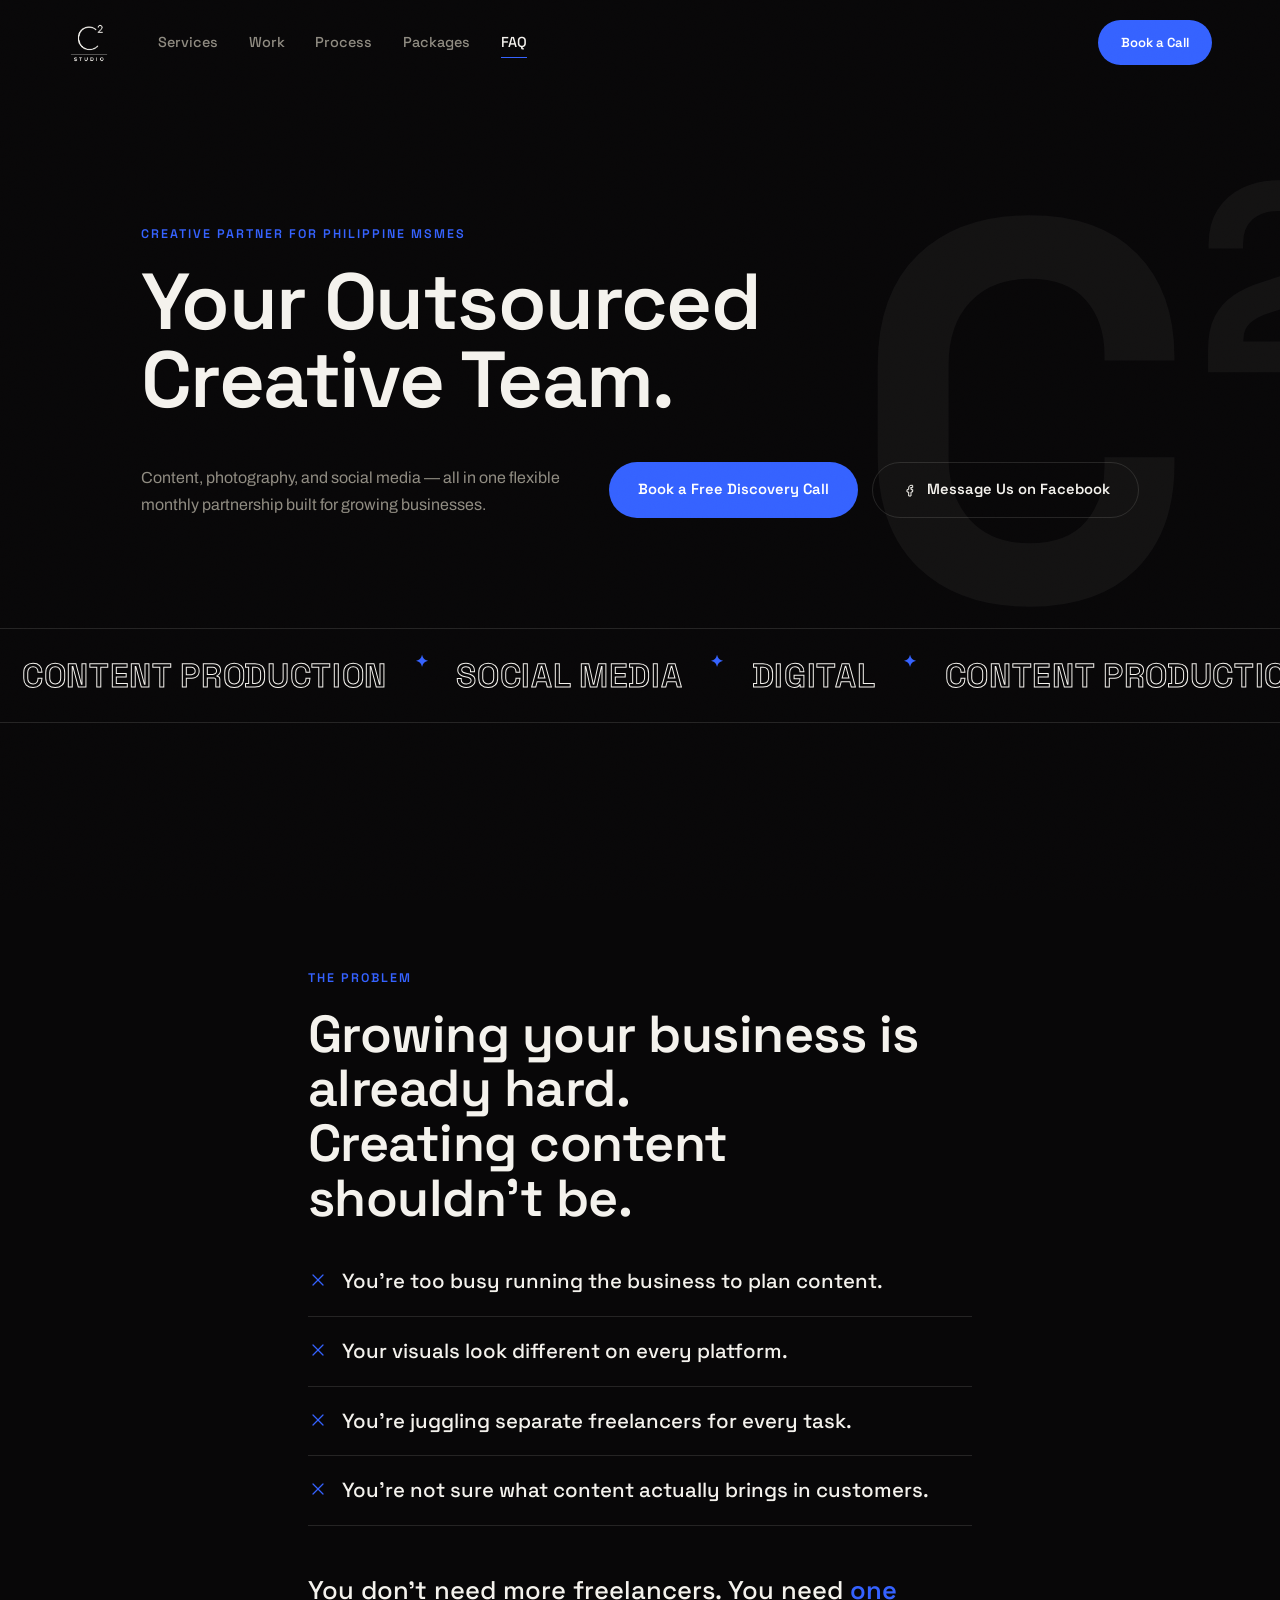
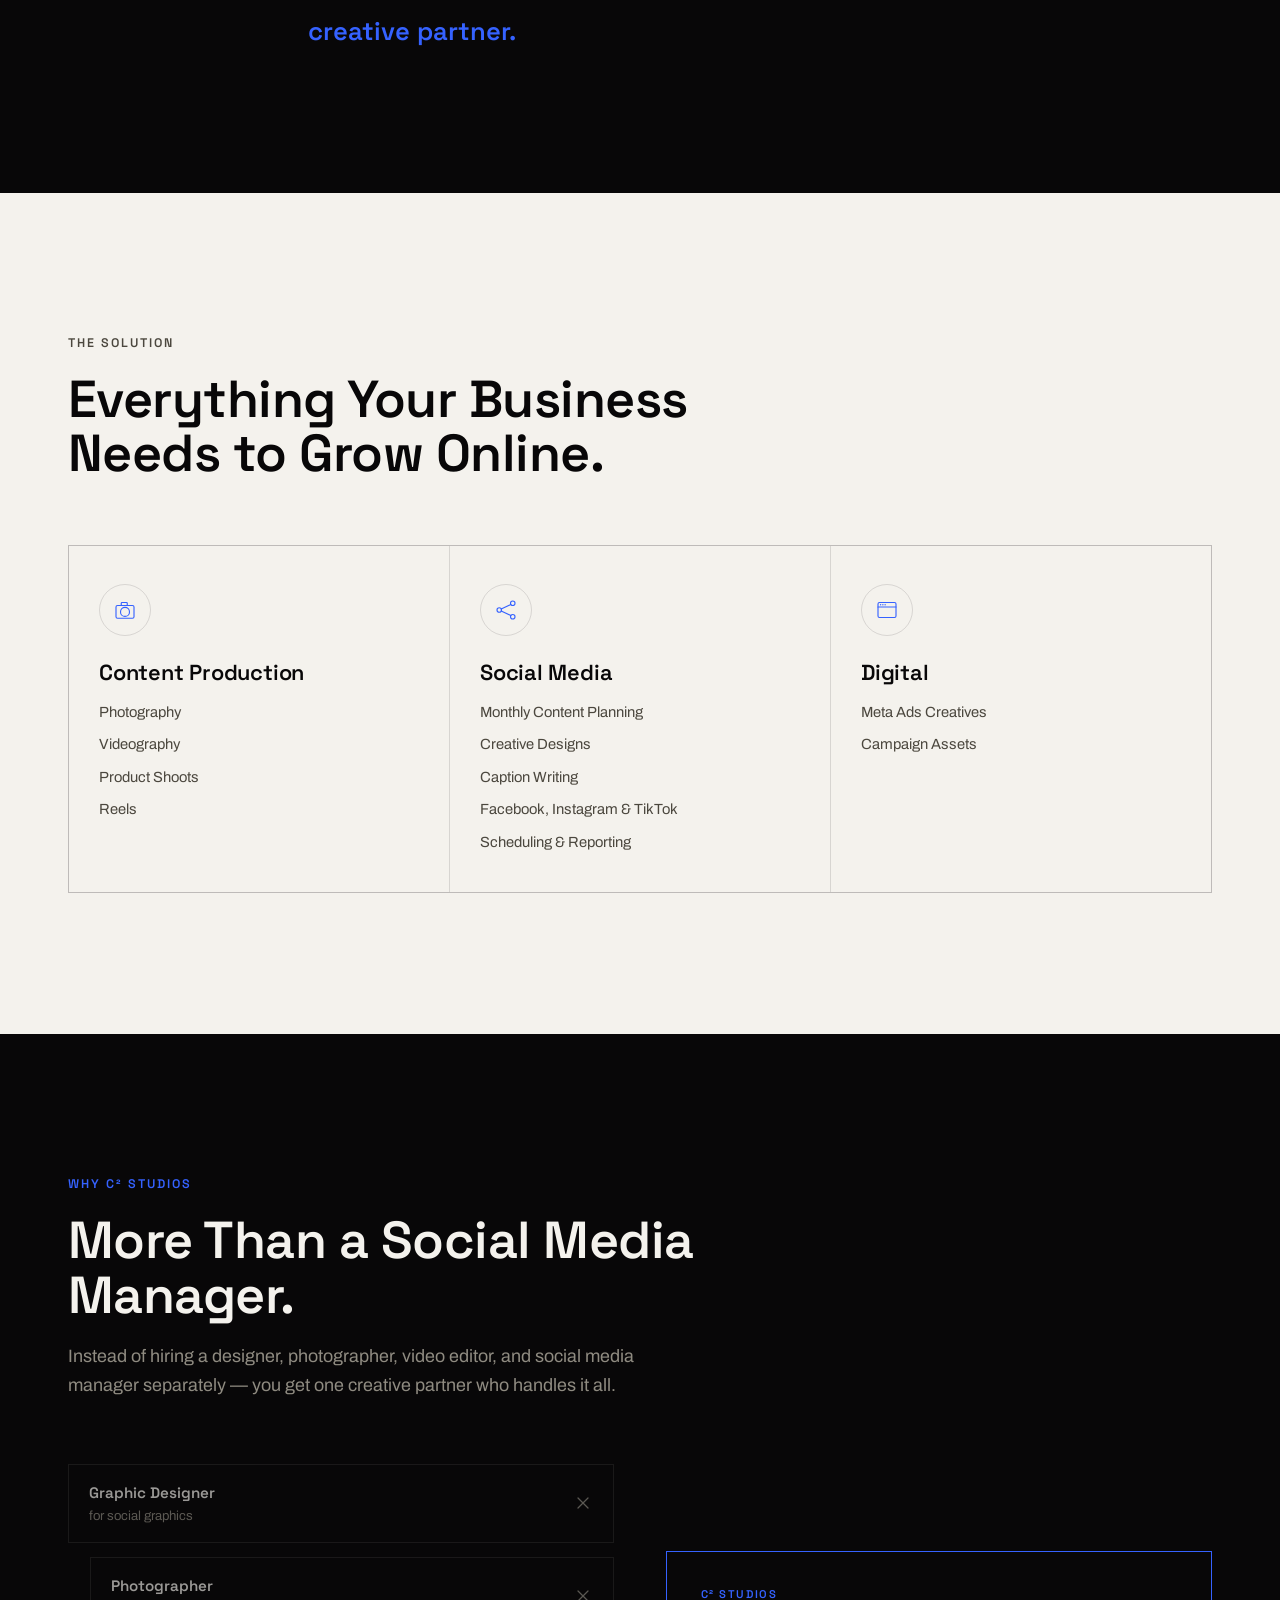
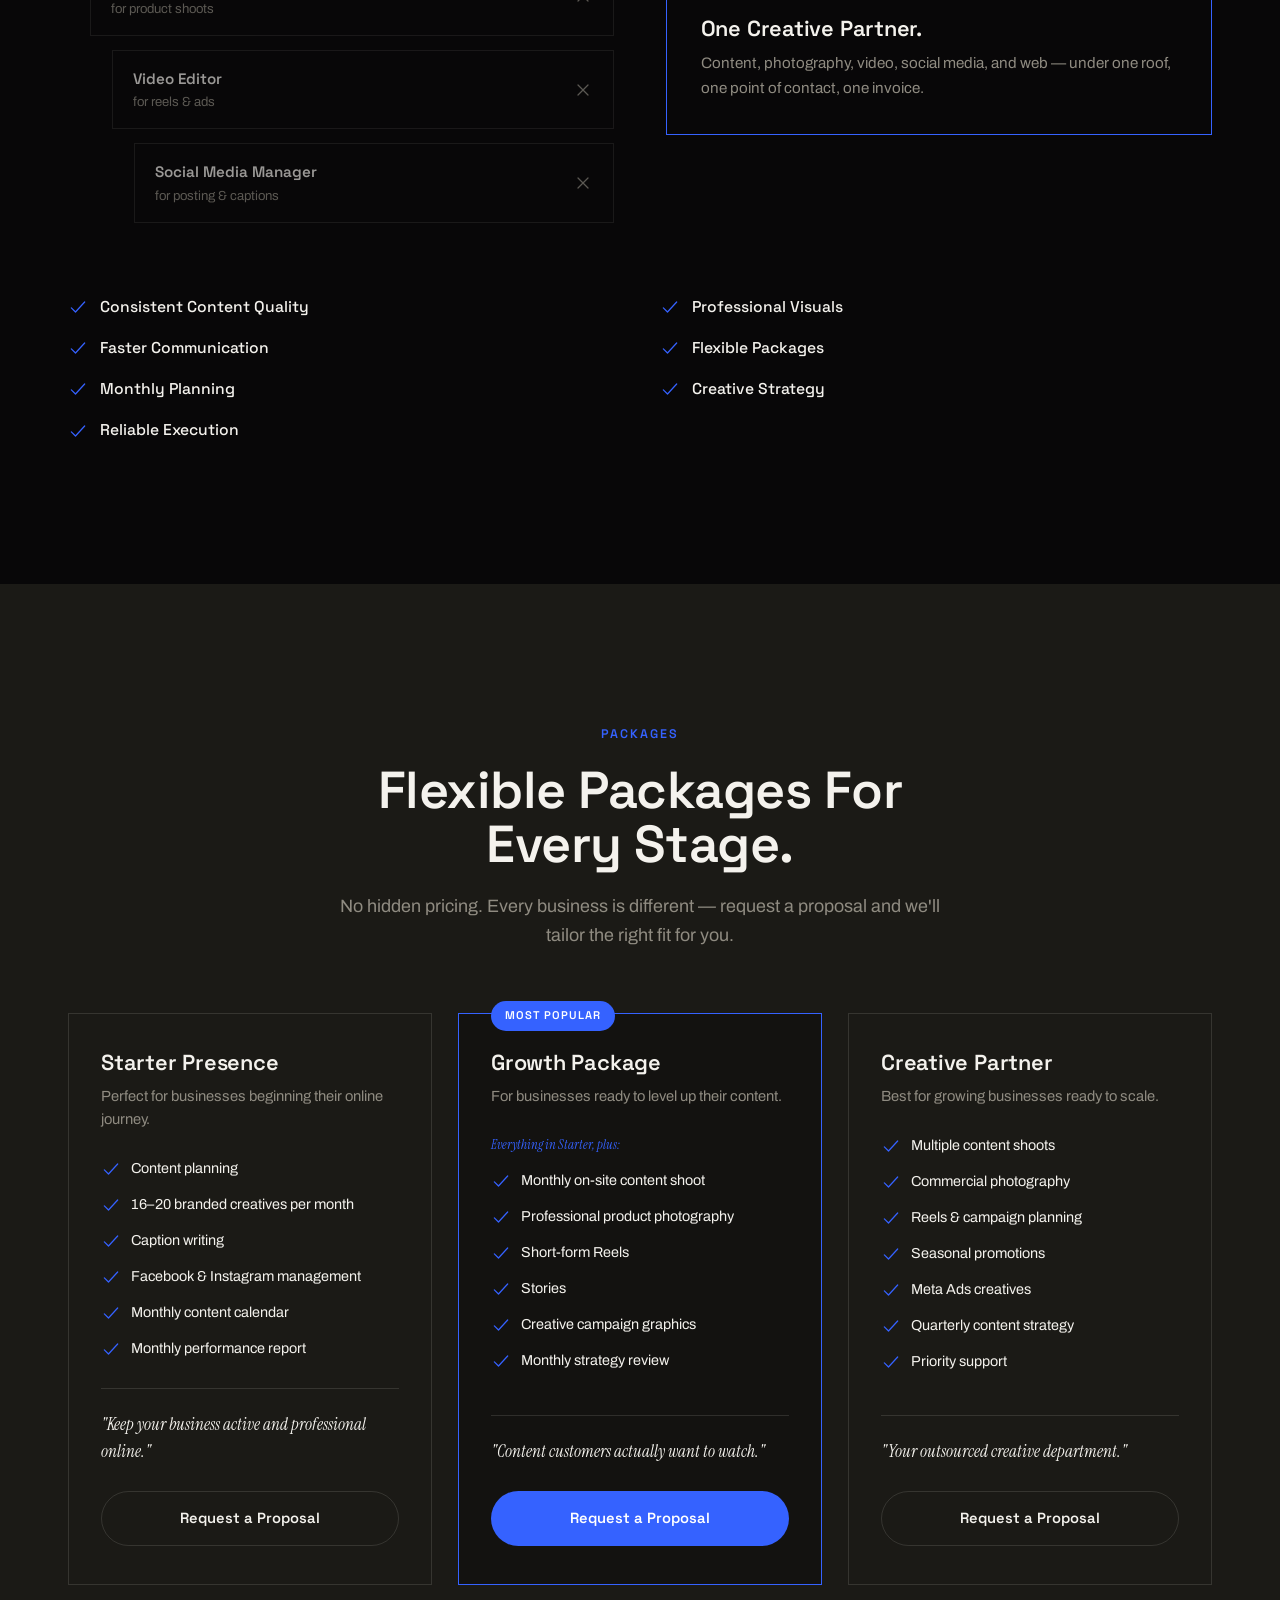
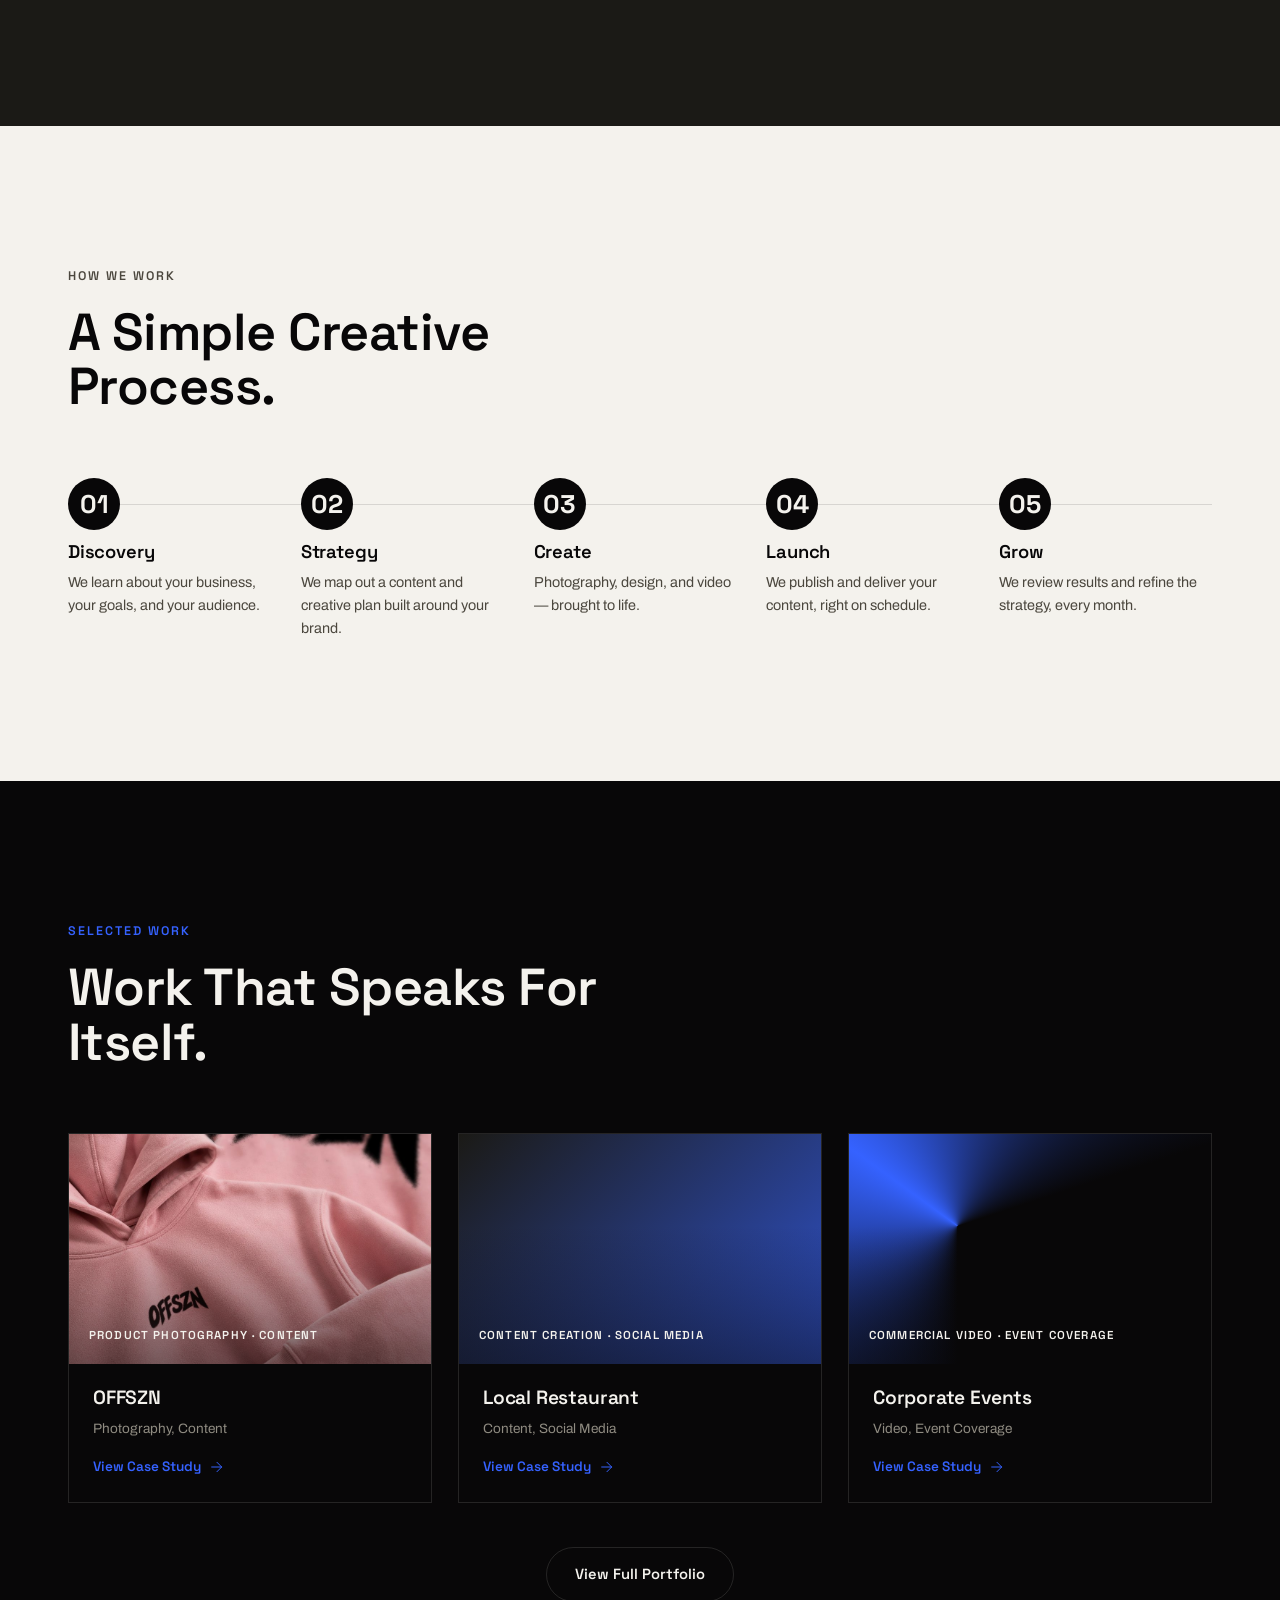
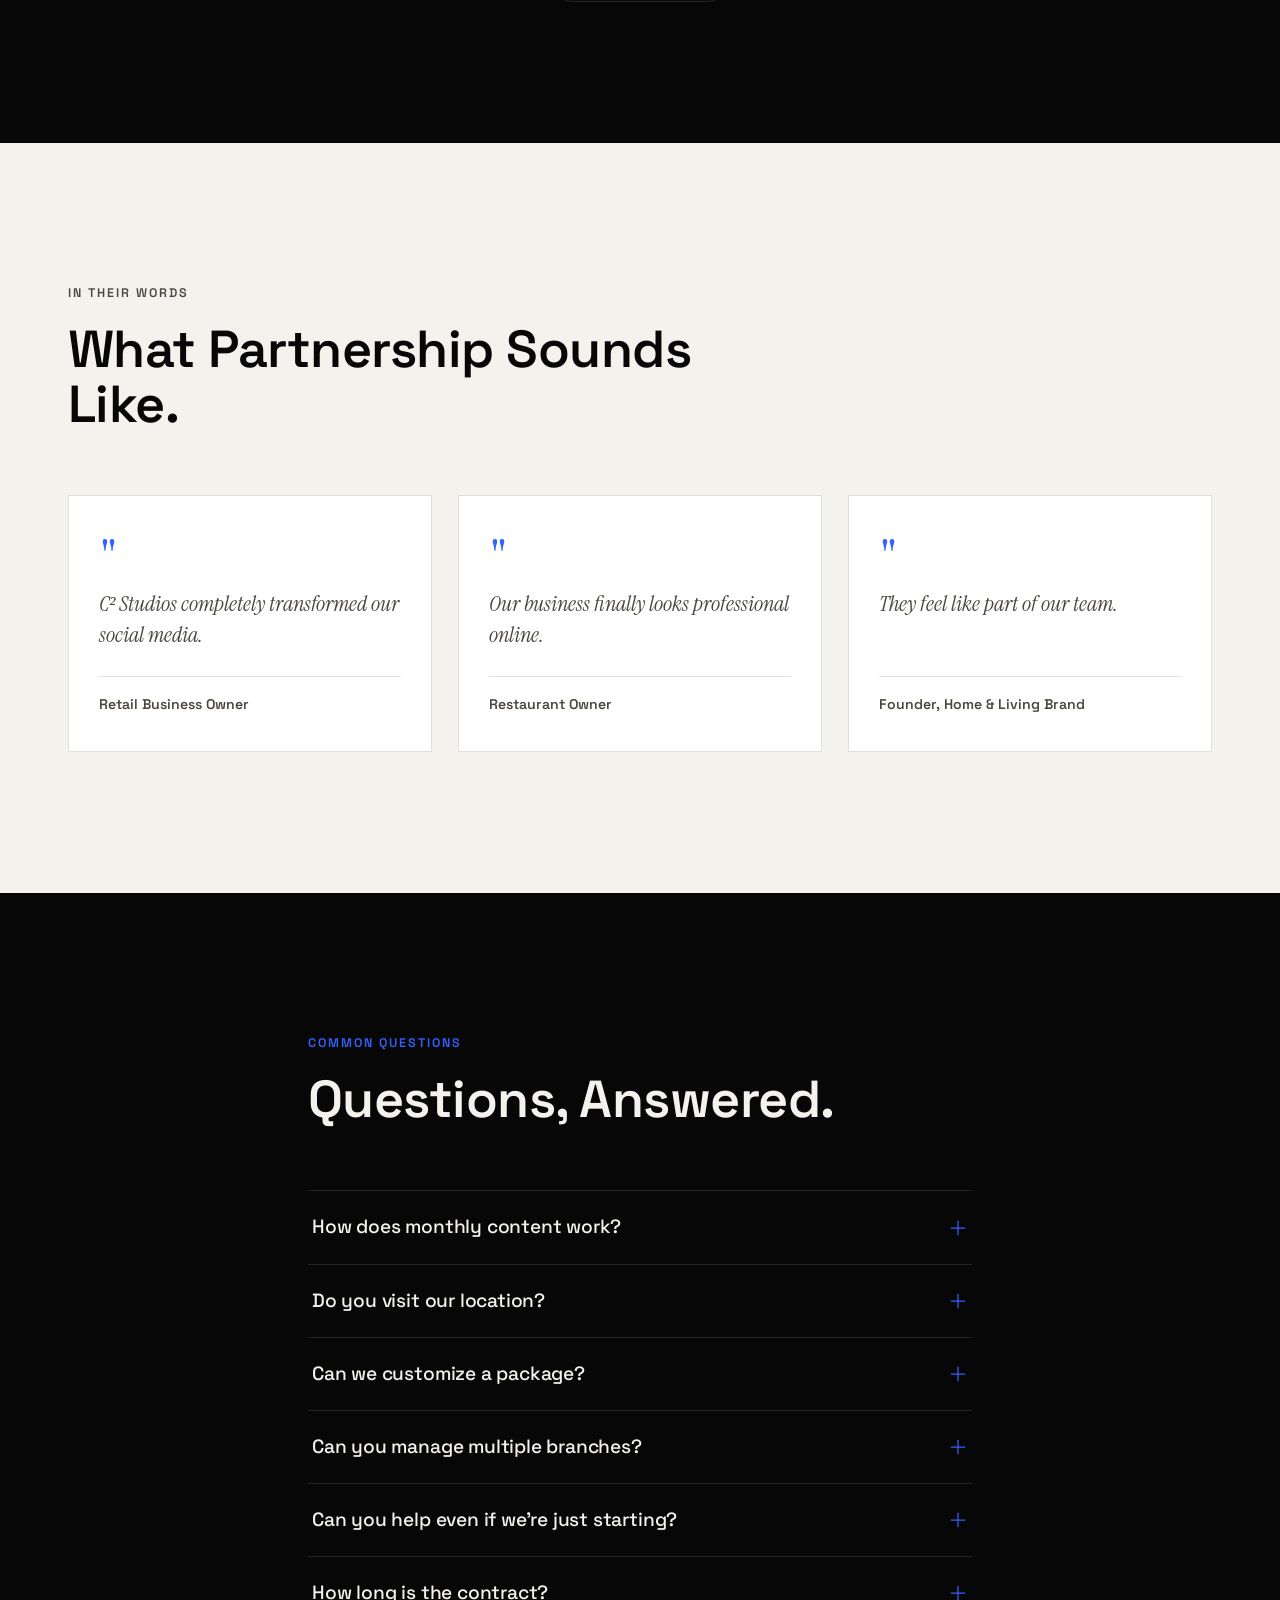
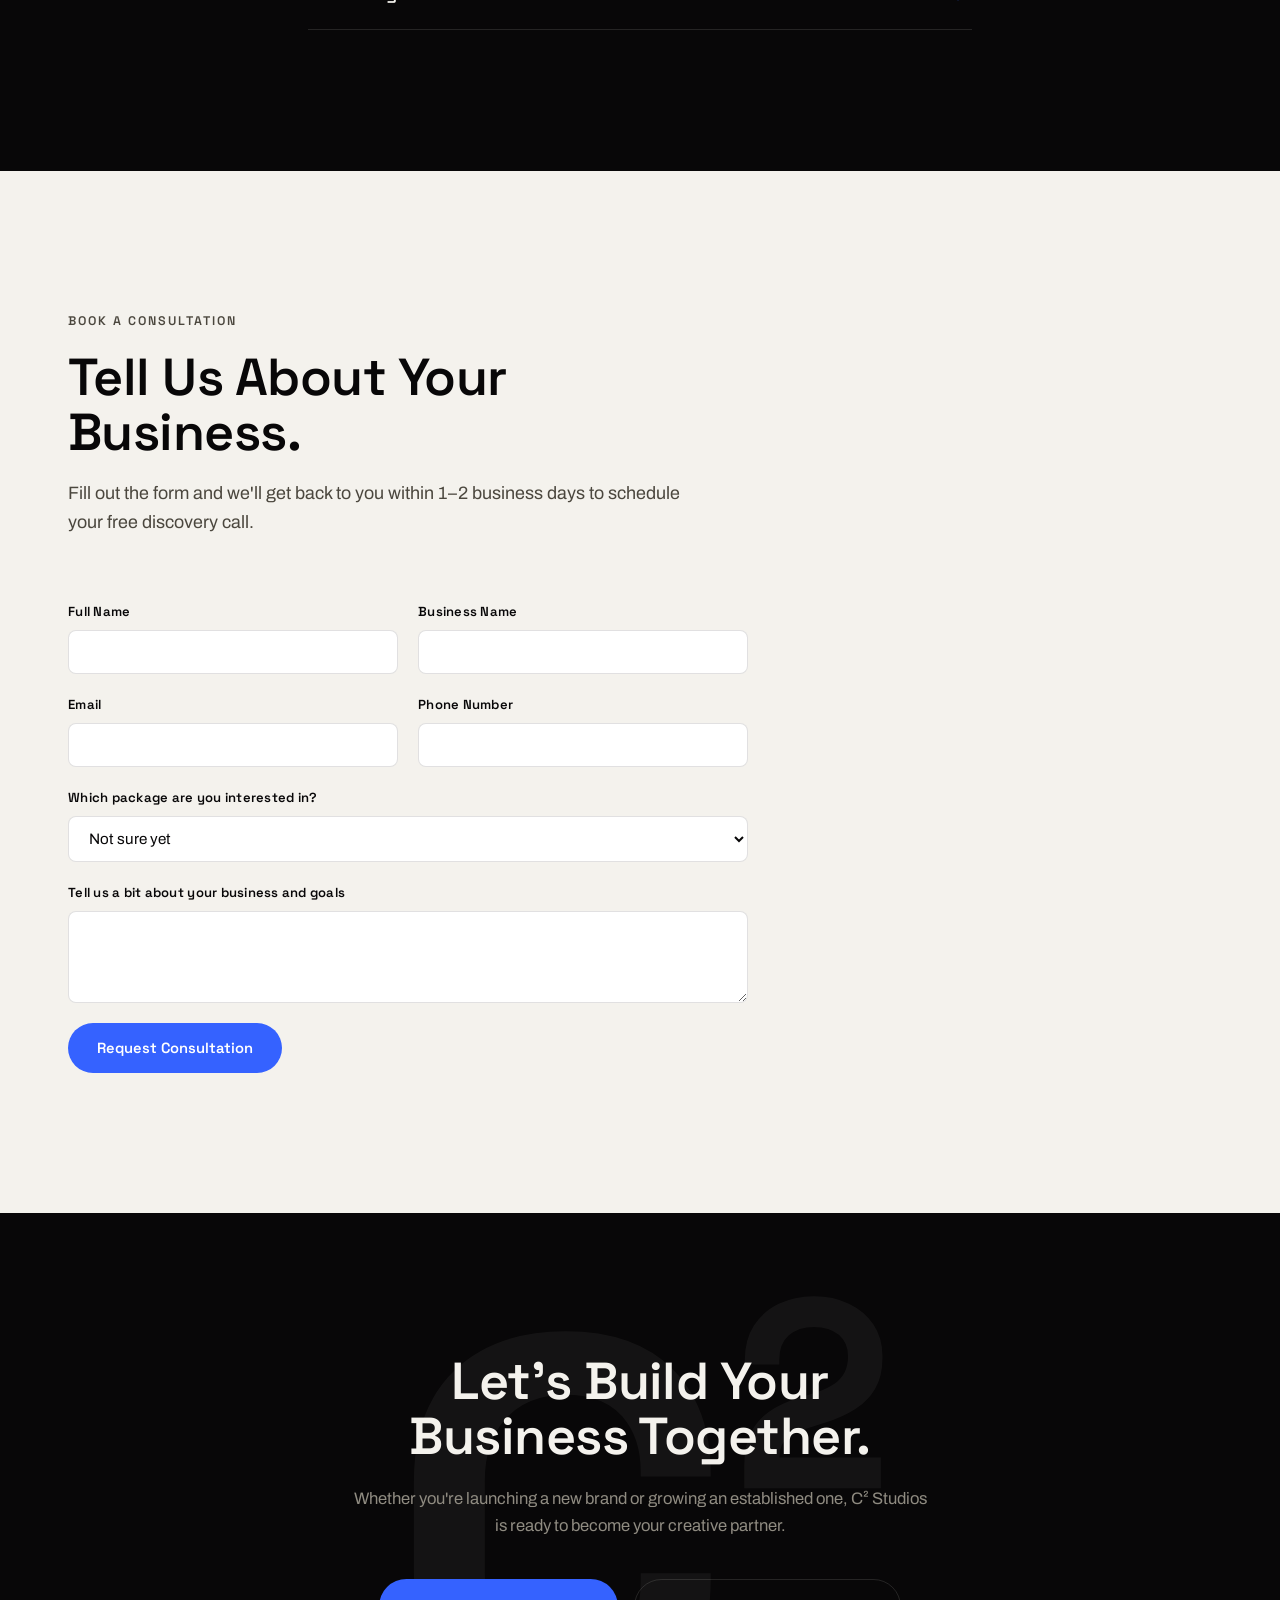
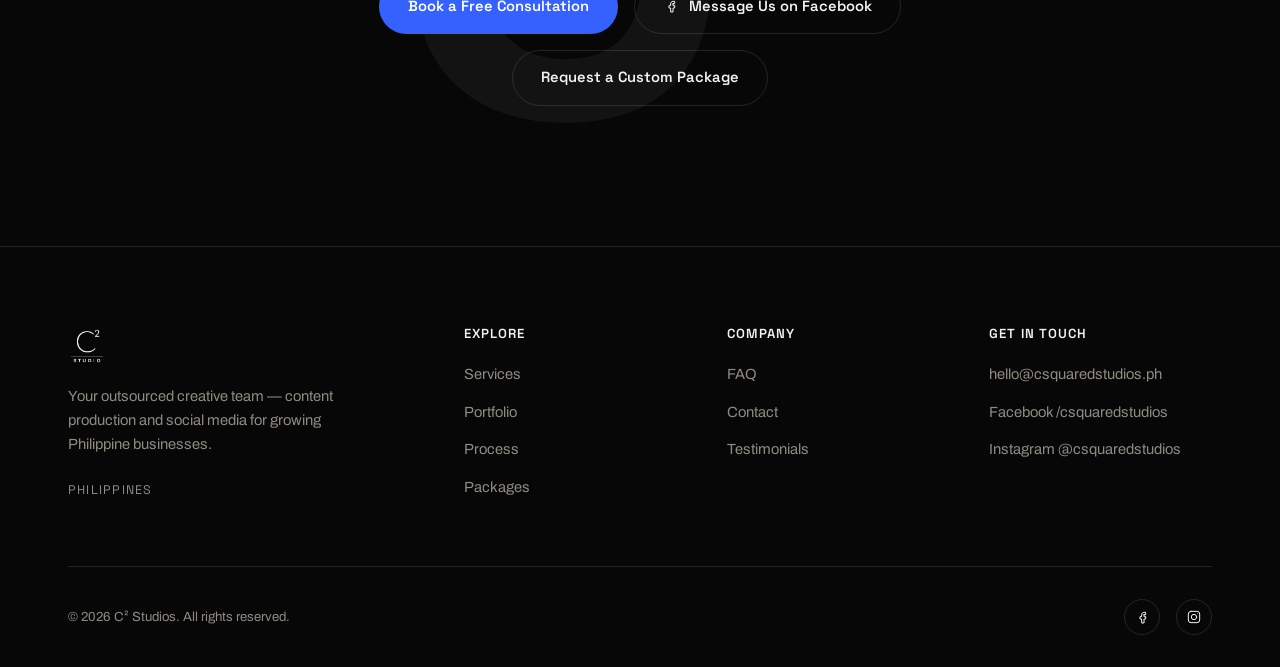
==== commit 3c2f2ce5: "Update index.html" ====
--- a/index.html
+++ b/index.html
@@ -185,7 +185,7 @@
           <li><svg class="icon"><use href="#icon-check"></use></svg>Monthly performance report</li>
         </ul>
         <p class="pkg-goal">"Keep your business active and professional online."</p>
-        <a href="mailto:c2studios14@gmail.com?subject=Proposal%20Request%20-%20Starter%20Presence" class="btn btn-outline btn-block">Request a Proposal</a>
+        <a href="mailto:hello@csquaredstudios.ph?subject=Proposal%20Request%20-%20Starter%20Presence" class="btn btn-outline btn-block">Request a Proposal</a>
       </div>
 
       <div class="pkg-card is-popular">
@@ -204,7 +204,7 @@
           <li><svg class="icon"><use href="#icon-check"></use></svg>Monthly strategy review</li>
         </ul>
         <p class="pkg-goal">"Content customers actually want to watch."</p>
-        <a href="mailto:c2studios14@gmail.com?subject=Proposal%20Request%20-%20Growth%20Package" class="btn btn-primary btn-block">Request a Proposal</a>
+        <a href="mailto:hello@csquaredstudios.ph?subject=Proposal%20Request%20-%20Growth%20Package" class="btn btn-primary btn-block">Request a Proposal</a>
       </div>
 
       <div class="pkg-card">
@@ -222,7 +222,7 @@
           <li><svg class="icon"><use href="#icon-check"></use></svg>Priority support</li>
         </ul>
         <p class="pkg-goal">"Your outsourced creative department."</p>
-        <a href="mailto:c2studios14@gmail.com?subject=Proposal%20Request%20-%20Creative%20Partner" class="btn btn-outline btn-block">Request a Proposal</a>
+        <a href="mailto:hello@csquaredstudios.ph?subject=Proposal%20Request%20-%20Creative%20Partner" class="btn btn-outline btn-block">Request a Proposal</a>
       </div>
     </div>
   </div>
@@ -441,7 +441,7 @@
     <div class="final-ctas">
       <a href="#book" class="btn btn-primary">Book a Free Consultation</a>
       <a href="https://www.facebook.com/share/14o7Y7Mvsyy/?mibextid=wwXIfr" target="_blank" rel="noopener" class="btn btn-outline"><svg class="icon" style="width:16px;height:16px"><use href="#icon-fb"></use></svg>Message Us on Facebook</a>
-      <a href="mailto:c2studios14@gmail.com?subject=Custom%20Package%20Request" class="btn btn-outline">Request a Custom Package</a>
+      <a href="mailto:hello@csquaredstudios.ph?subject=Custom%20Package%20Request" class="btn btn-outline">Request a Custom Package</a>
     </div>
   </div>
 </section>
@@ -475,7 +475,7 @@
       <div class="footer-col">
         <h4>Get In Touch</h4>
         <ul>
-          <li><a href="mailto:c2studios14@gmail.com">c2studios14@gmail.com</a></li>
+          <li><a href="mailto:hello@csquaredstudios.ph">hello@csquaredstudios.ph</a></li>
           <li><a href="https://www.facebook.com/share/14o7Y7Mvsyy/?mibextid=wwXIfr" target="_blank" rel="noopener">Facebook /csquaredstudios</a></li>
           <li><a href="#">Instagram @csquaredstudios</a></li>
         </ul>
@@ -644,18 +644,17 @@
     var submitBtn = document.getElementById('consultSubmitBtn');
     consultForm.addEventListener('submit', function(e){
       e.preventDefault();
-      if (GOOGLE_SCRIPT_URL.indexOf('https://script.google.com/macros/s/AKfycbyumBsKMFeXx98q8p6VvBzveVwdyBxOxJzocGkd2GnIz_3cjEWTytP4tTjYe2vir9kq/exec') === 0) {
+      if (GOOGLE_SCRIPT_URL.indexOf('PASTE_YOUR') === 0) {
         statusEl.textContent = 'Form not connected yet — add your Google Apps Script URL.';
         statusEl.className = 'form-status is-error';
         return;
       }
       submitBtn.disabled = true;
-      statusEl.textContent = 'Sending...';
+      statusEl.textContent = 'Sending your request...';
       statusEl.className = 'form-status';
       var formData = new FormData(consultForm);
       fetch(GOOGLE_SCRIPT_URL, {
         method: 'POST',
-        mode: 'no-cors',
         body: formData
       }).then(function(){
         statusEl.textContent = "Thanks! We'll be in touch within 1–2 business days.";
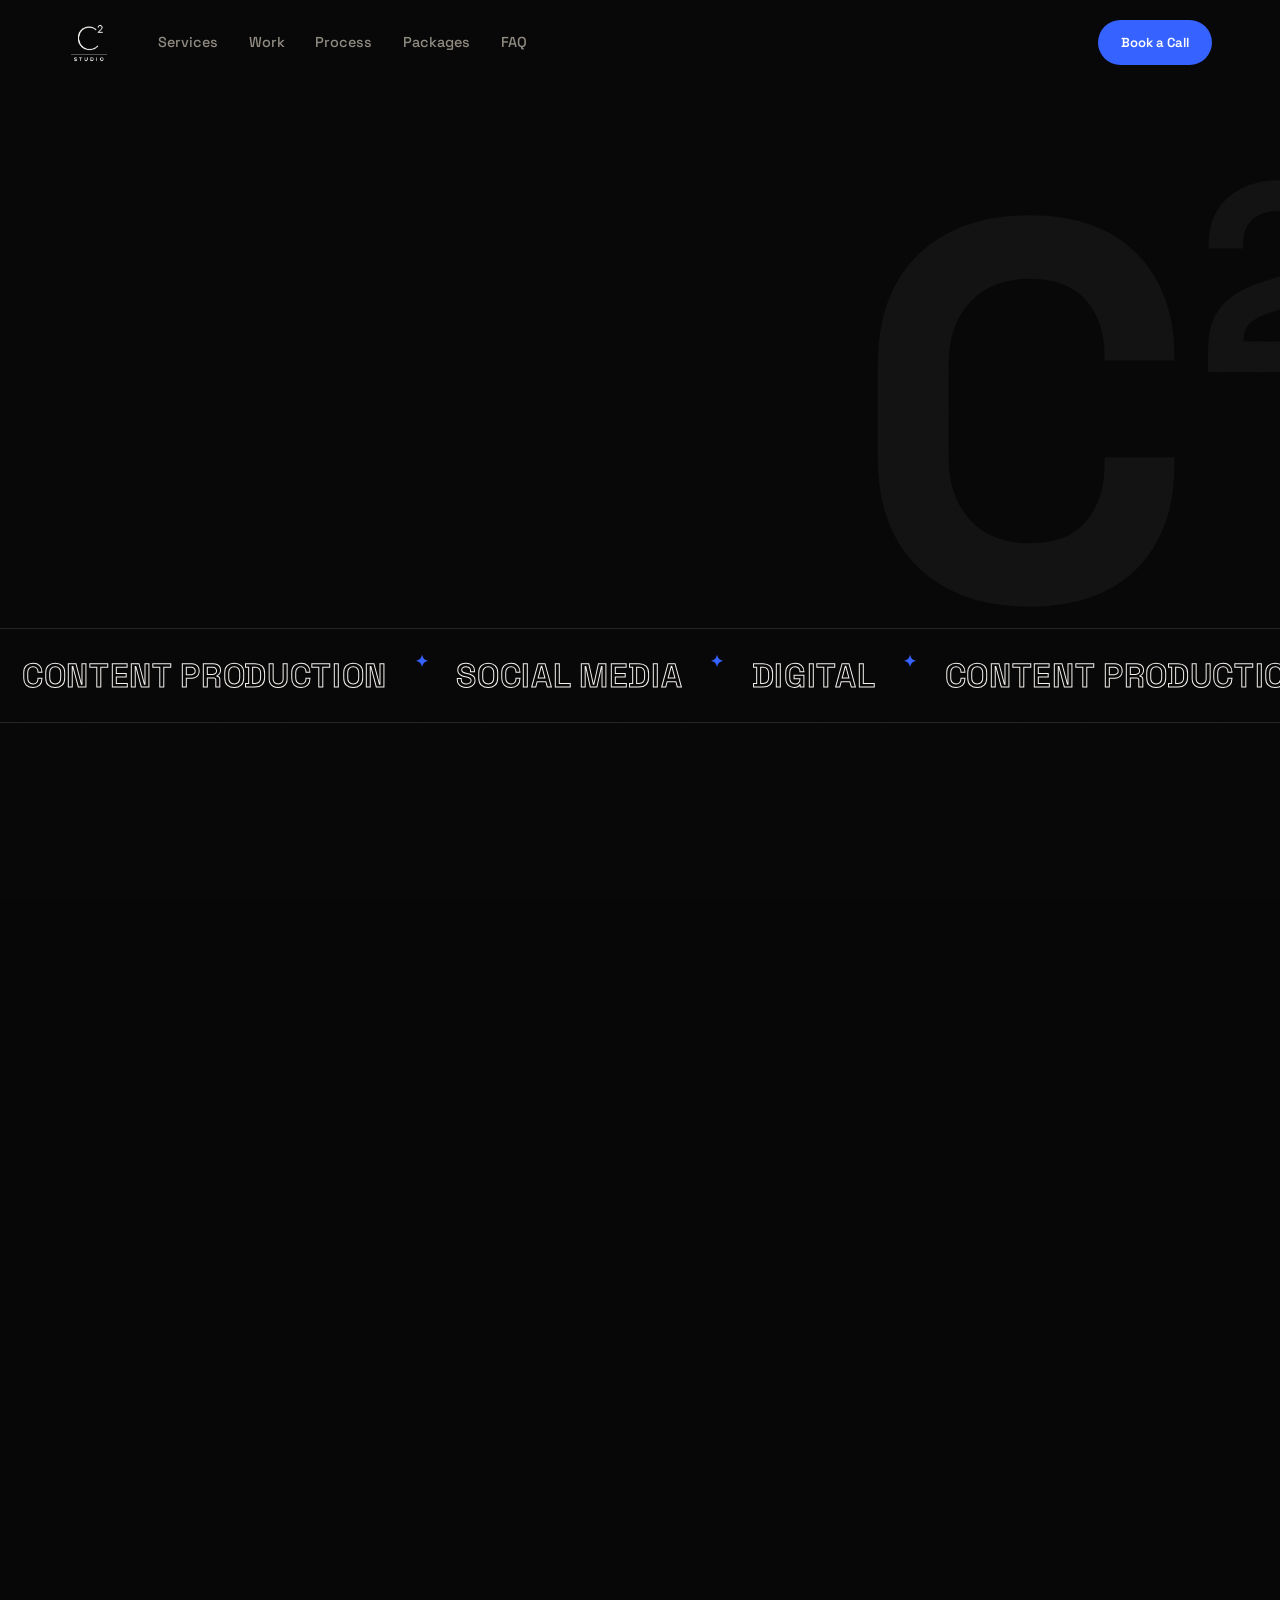
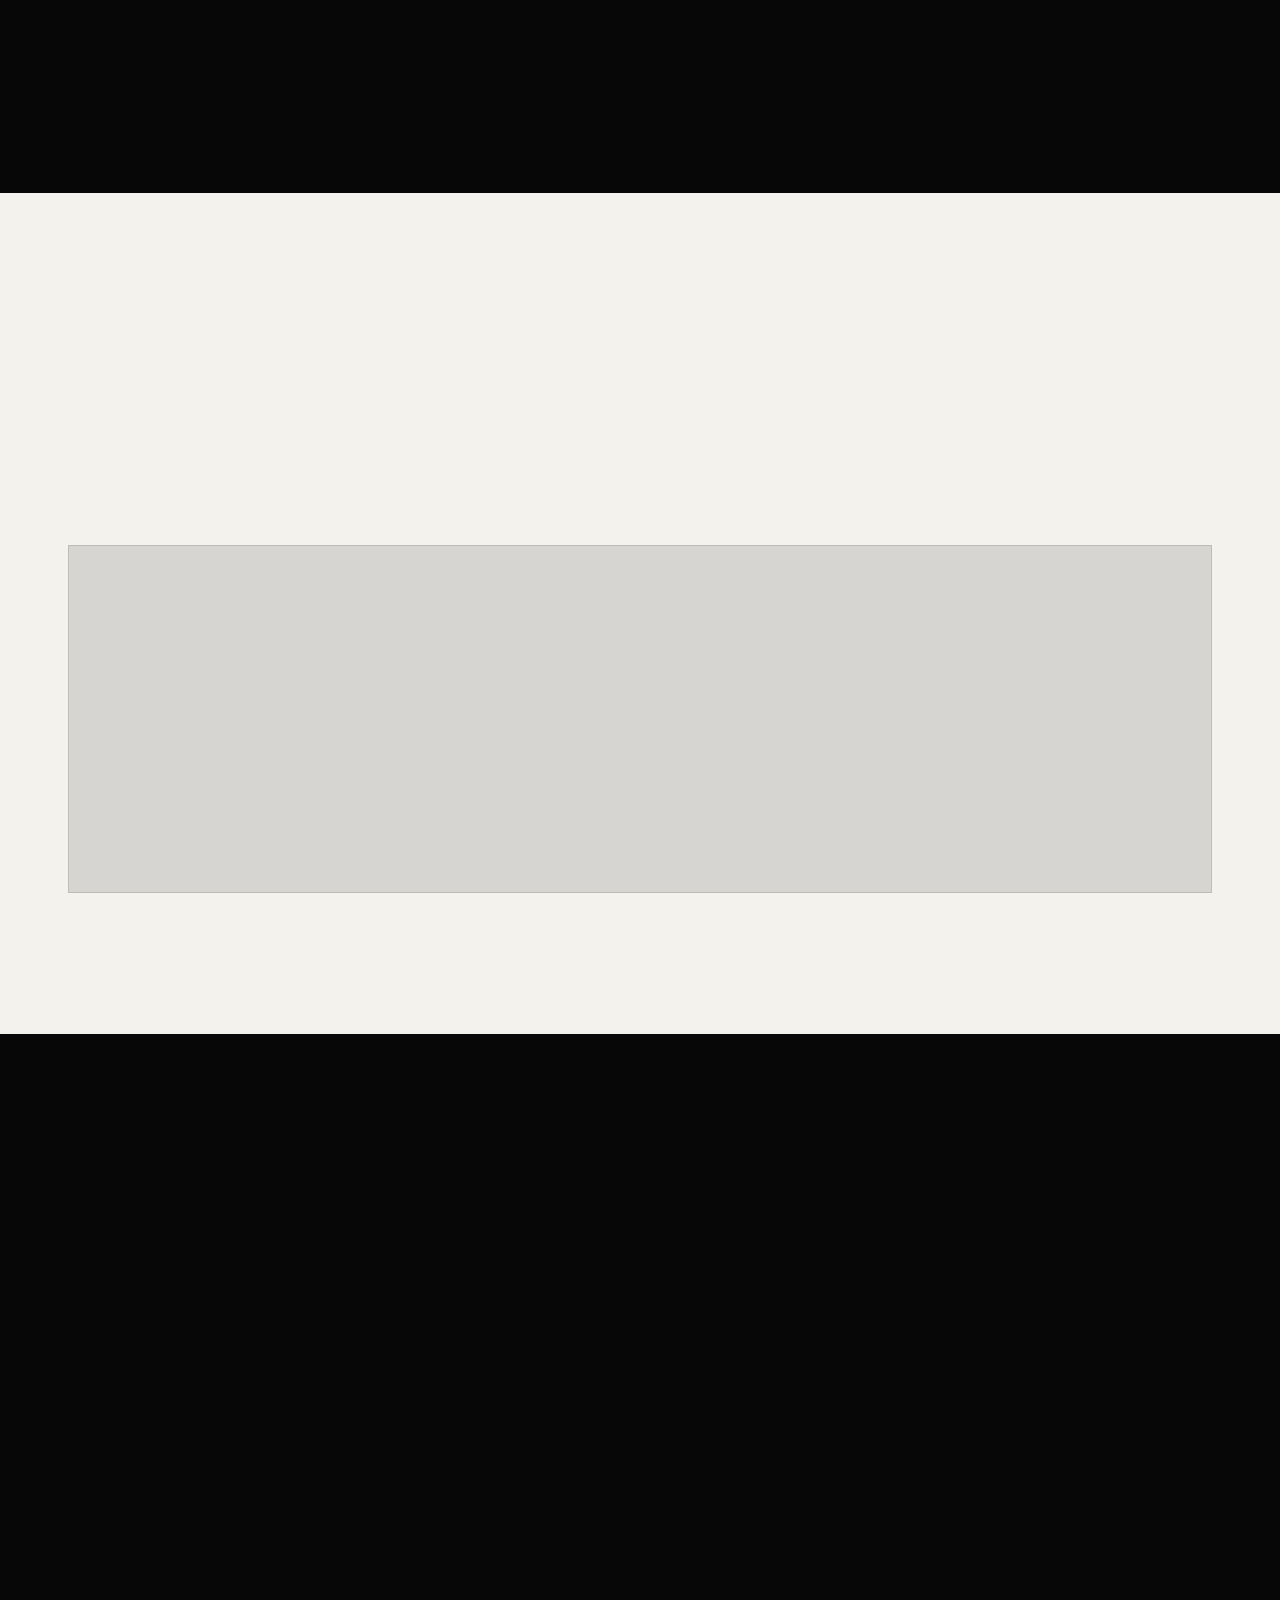
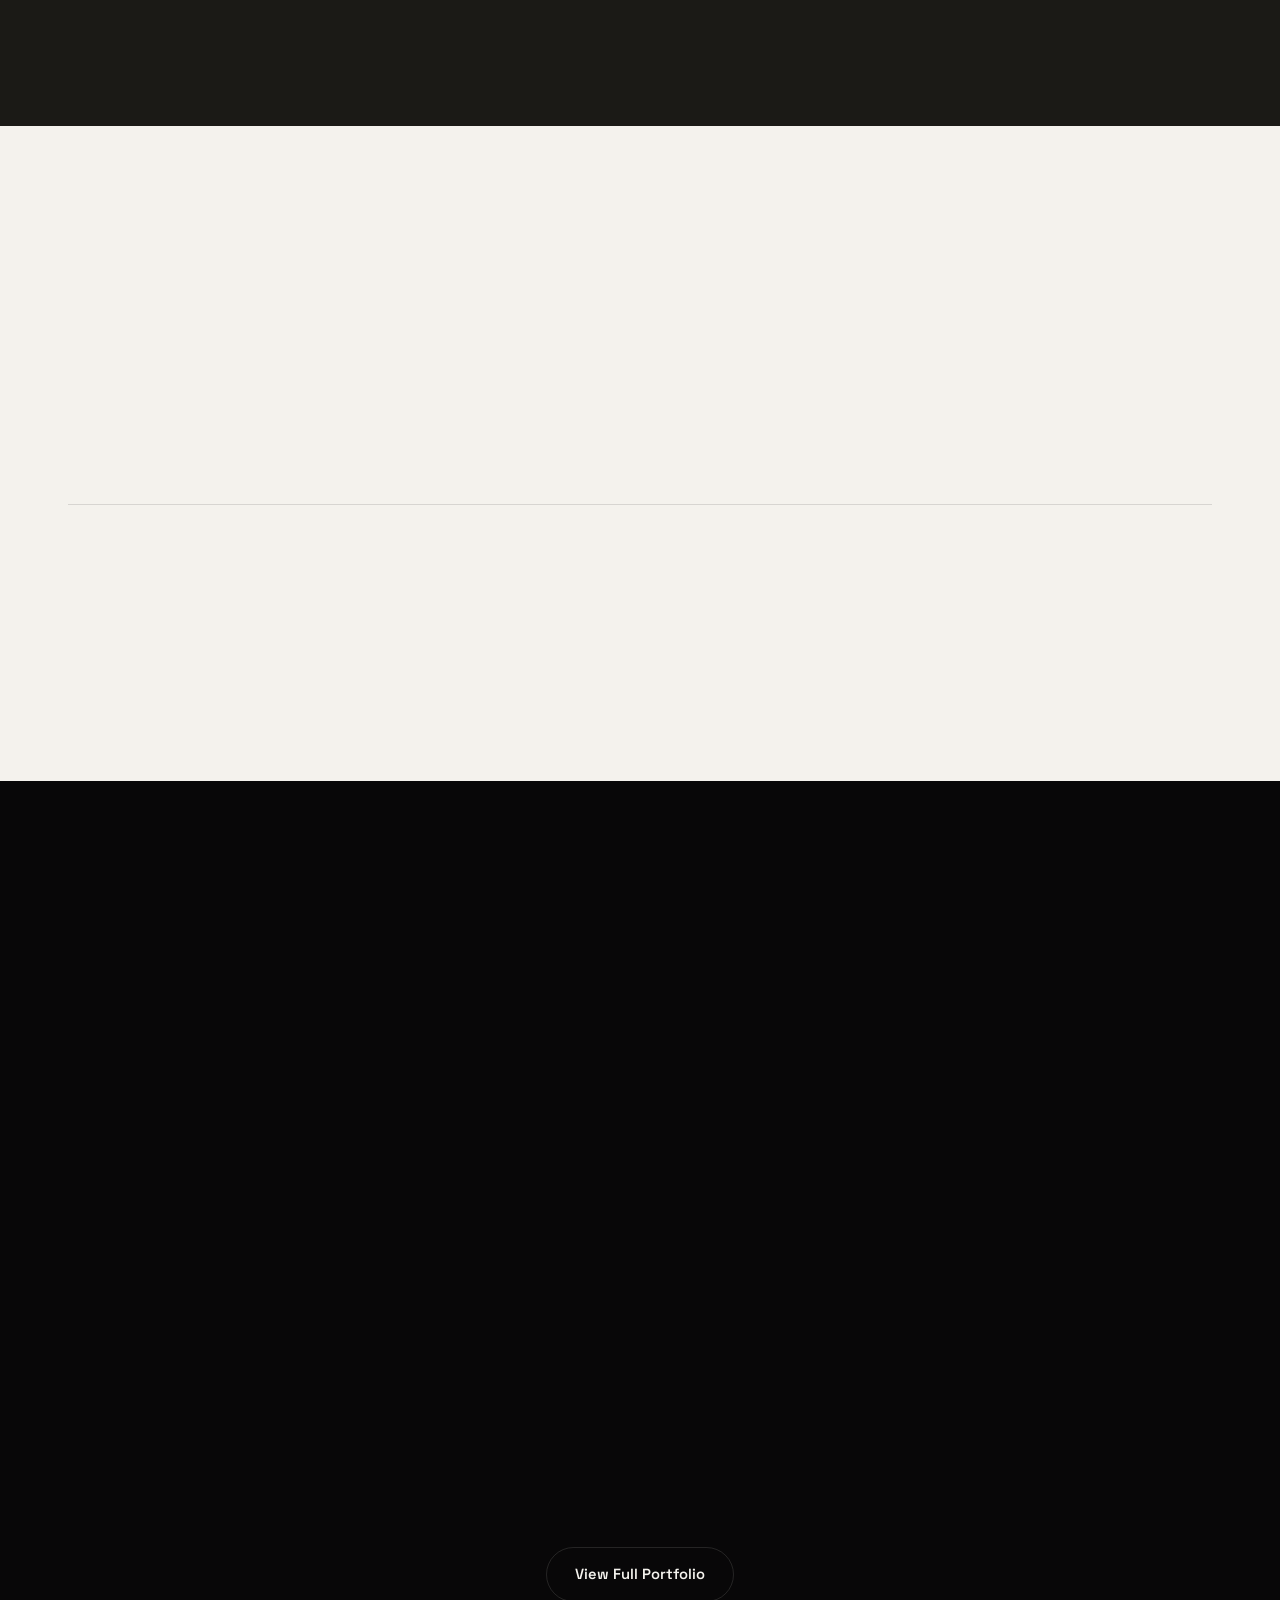
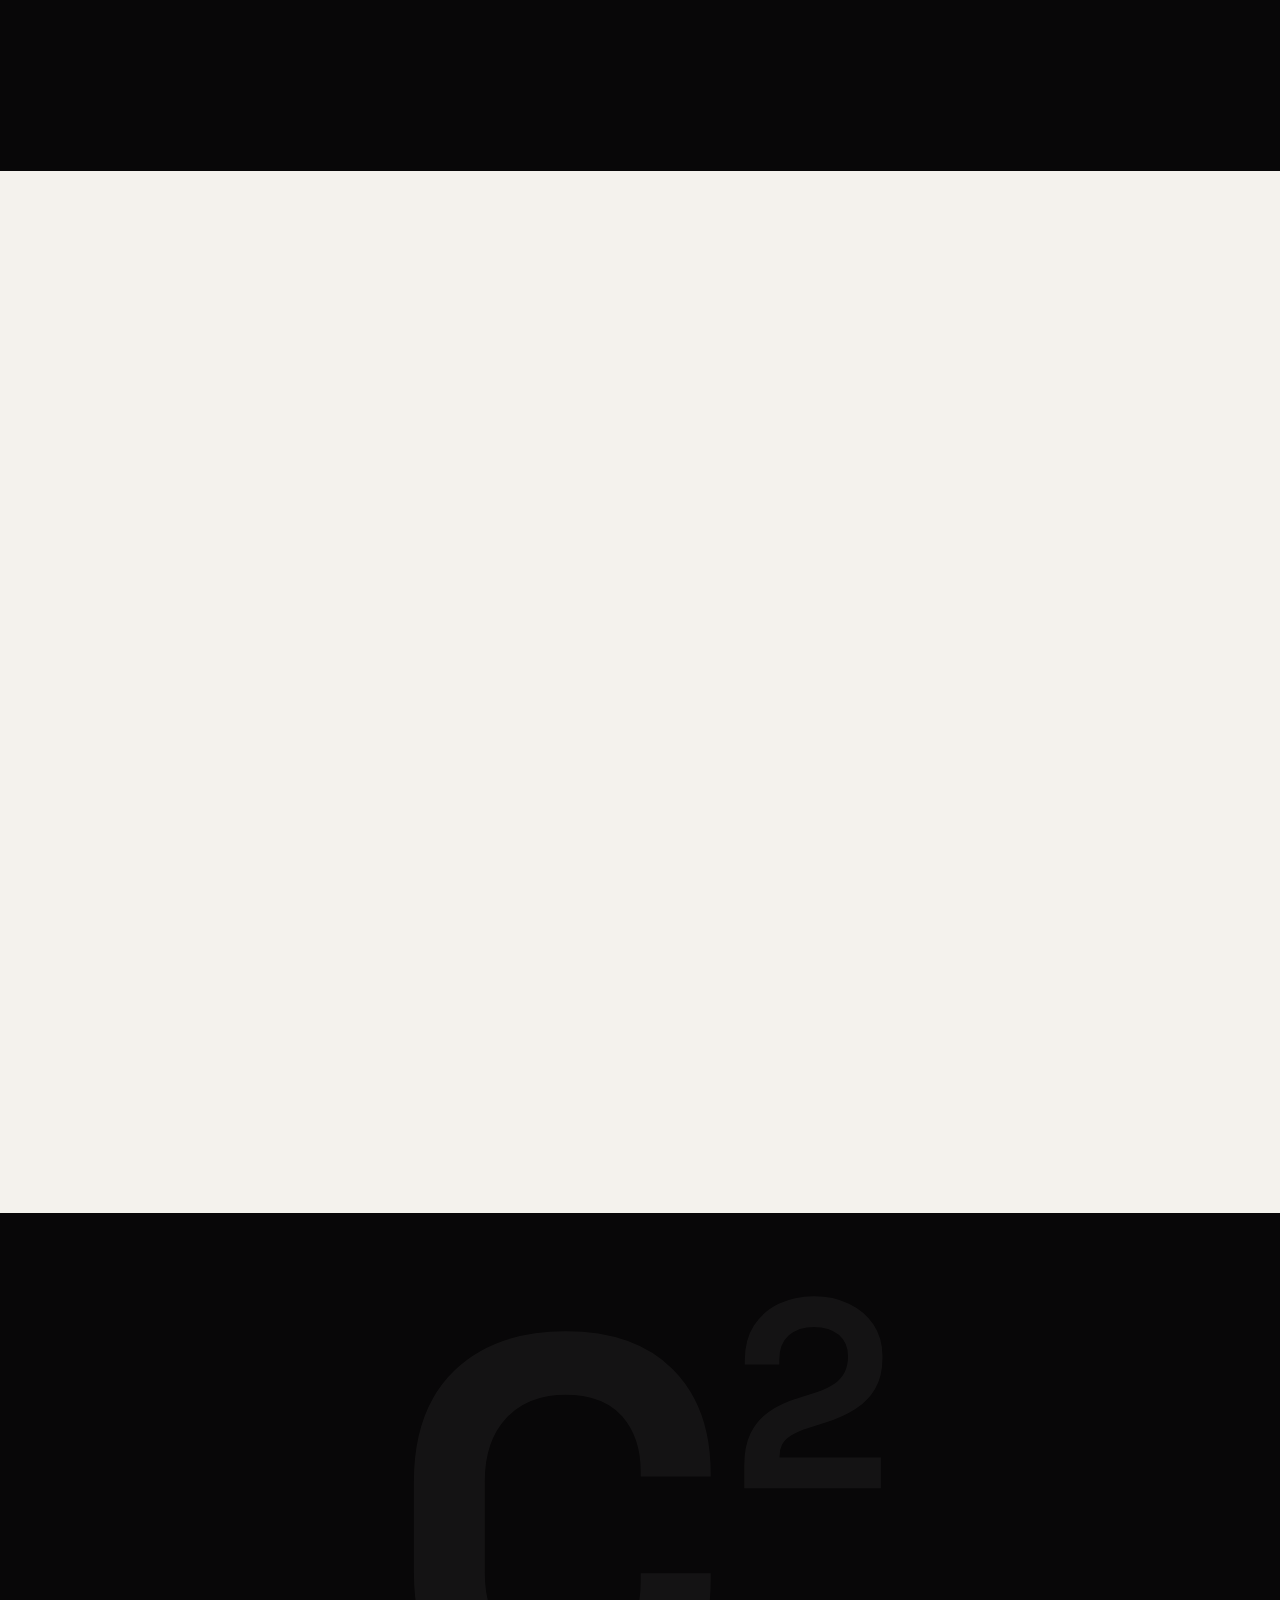
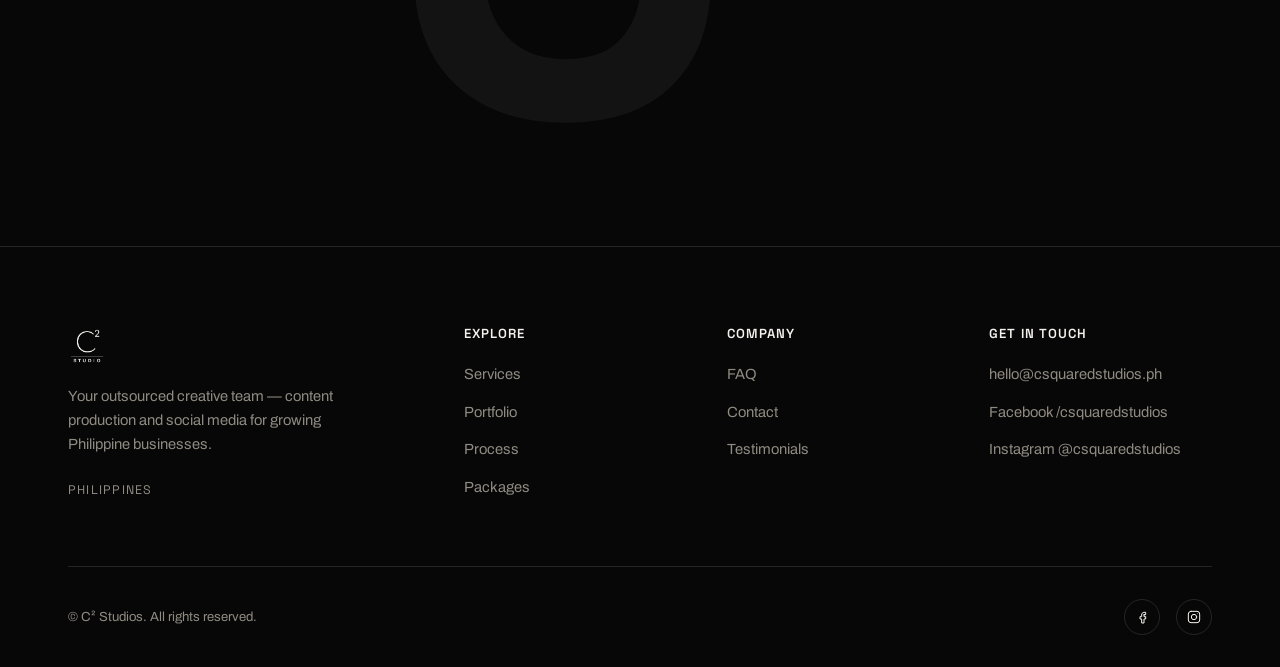
==== commit 6f3bf7bb: "Update index.html" ====
--- a/index.html
+++ b/index.html
@@ -644,7 +644,7 @@
     var submitBtn = document.getElementById('consultSubmitBtn');
     consultForm.addEventListener('submit', function(e){
       e.preventDefault();
-      if (GOOGLE_SCRIPT_URL.indexOf('PASTE_YOUR') === 0) {
+      if (GOOGLE_SCRIPT_URL.indexOf('https://script.google.com/macros/s/AKfycbyumBsKMFeXx98q8p6VvBzveVwdyBxOxJzocGkd2GnIz_3cjEWTytP4tTjYe2vir9kq/exec') === 0) {
         statusEl.textContent = 'Form not connected yet — add your Google Apps Script URL.';
         statusEl.className = 'form-status is-error';
         return;
@@ -653,19 +653,31 @@
       statusEl.textContent = 'Sending your request...';
       statusEl.className = 'form-status';
       var formData = new FormData(consultForm);
-      fetch(GOOGLE_SCRIPT_URL, {
-        method: 'POST',
-        body: formData
-      }).then(function(){
-        statusEl.textContent = "Thanks! We'll be in touch within 1–2 business days.";
-        statusEl.className = 'form-status is-success';
-        consultForm.reset();
-        submitBtn.disabled = false;
-      }).catch(function(){
-        statusEl.textContent = 'Something went wrong. Please try again or message us on Facebook.';
-        statusEl.className = 'form-status is-error';
-        submitBtn.disabled = false;
-      });
+     fetch(GOOGLE_SCRIPT_URL, {https://script.google.com/macros/s/AKfycbyumBsKMFeXx98q8p6VvBzveVwdyBxOxJzocGkd2GnIz_3cjEWTytP4tTjYe2vir9kq/exec
+  method: "POST",
+  headers: {
+    "Content-Type": "application/json"
+  },
+  body: JSON.stringify(data)
+})
+.then(res => res.json())
+.then(result => {
+  console.log(result);
+
+  if(result.success){
+      statusEl.textContent = "Thanks! We'll be in touch within 1–2 business days.";
+      consultForm.reset();
+  }else{
+      statusEl.textContent = result.error;
+  }
+
+  submitBtn.disabled = false;
+})
+.catch(err=>{
+    console.error(err);
+    statusEl.textContent = "Submission failed.";
+    submitBtn.disabled = false;
+});
     });
   }
 
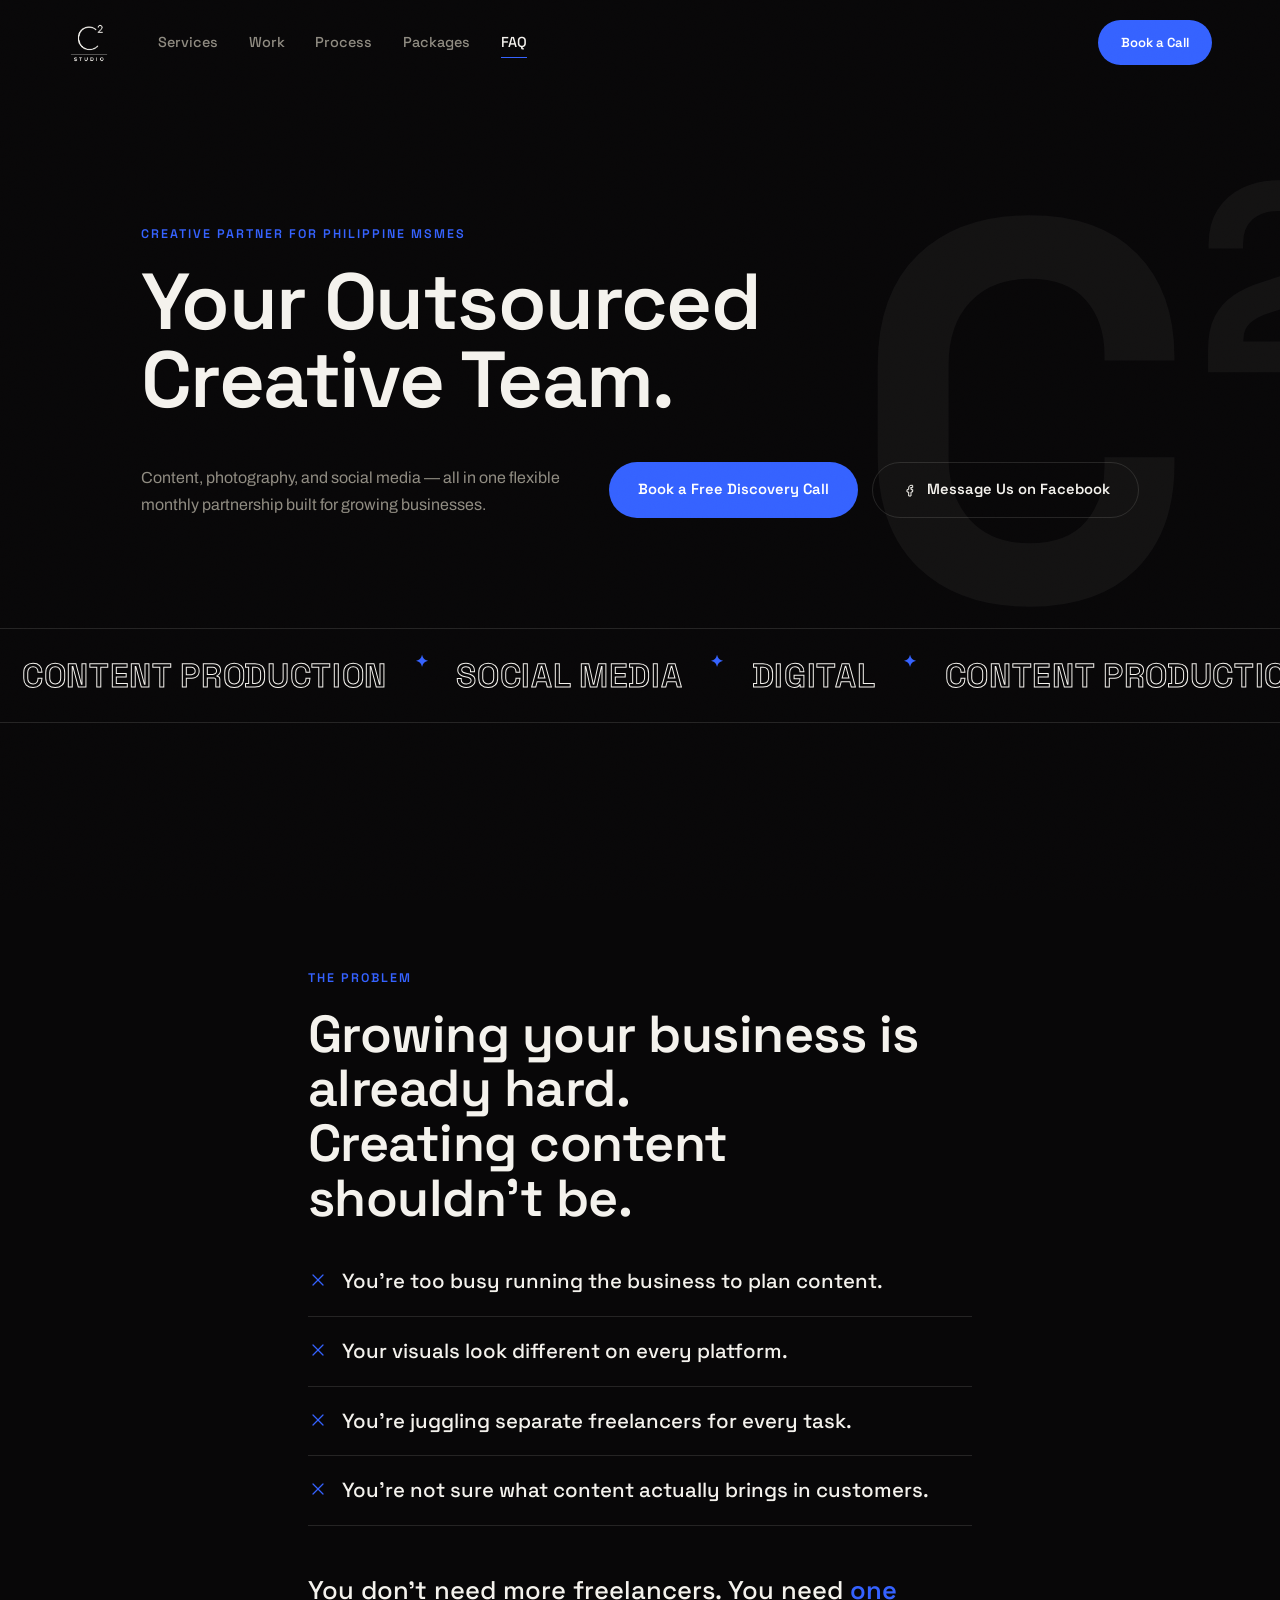
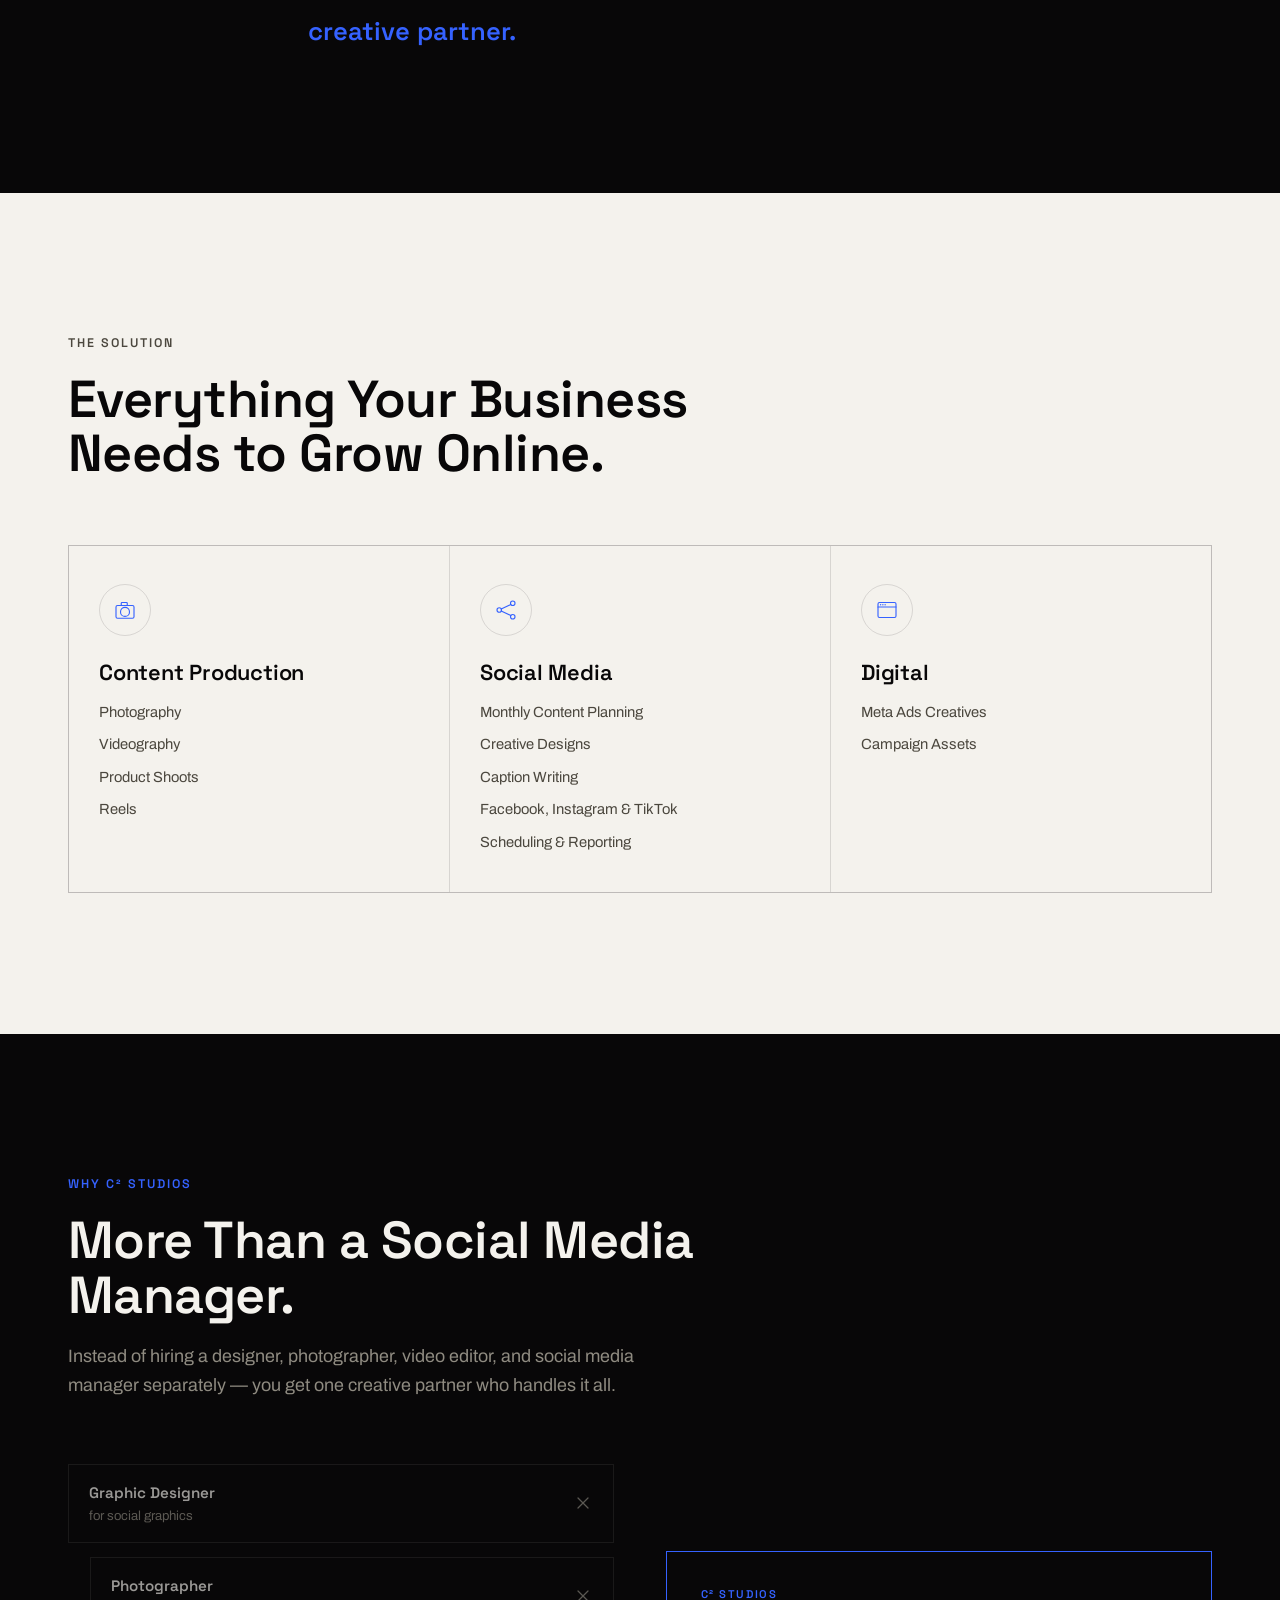
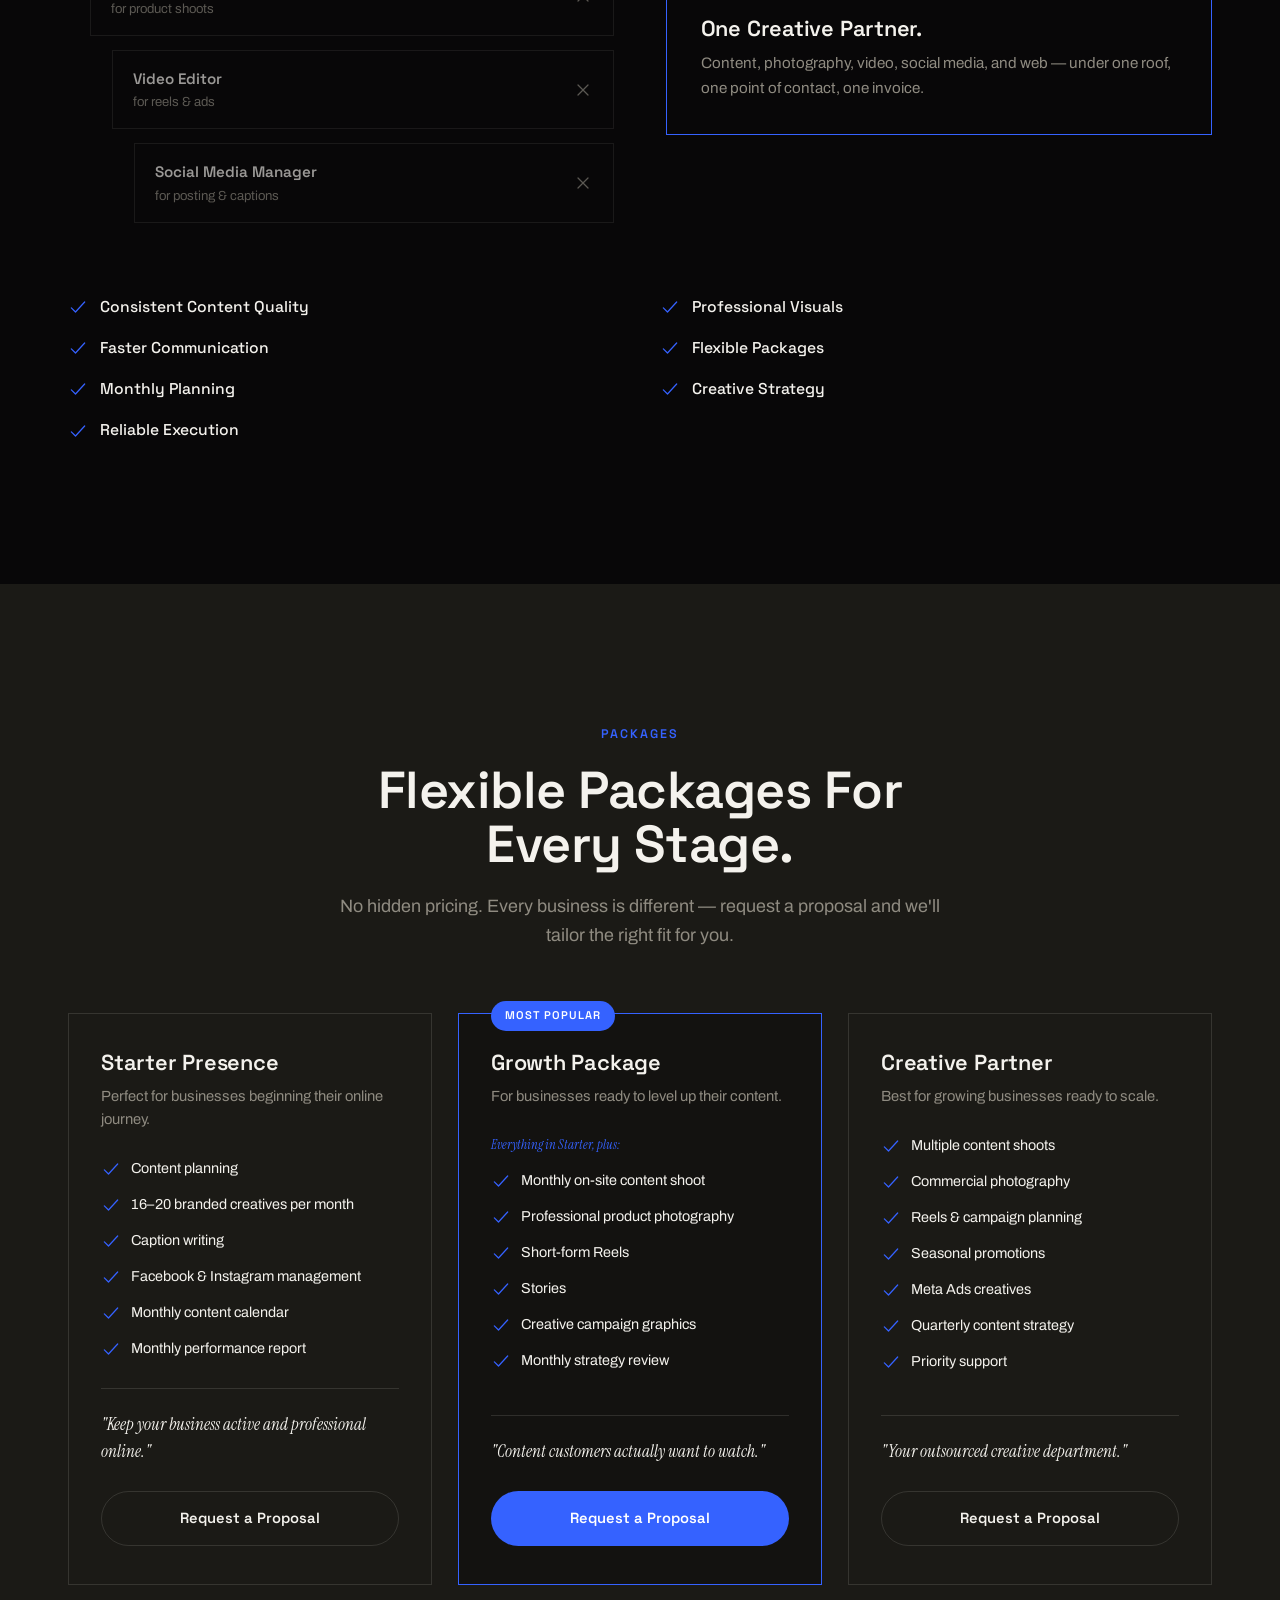
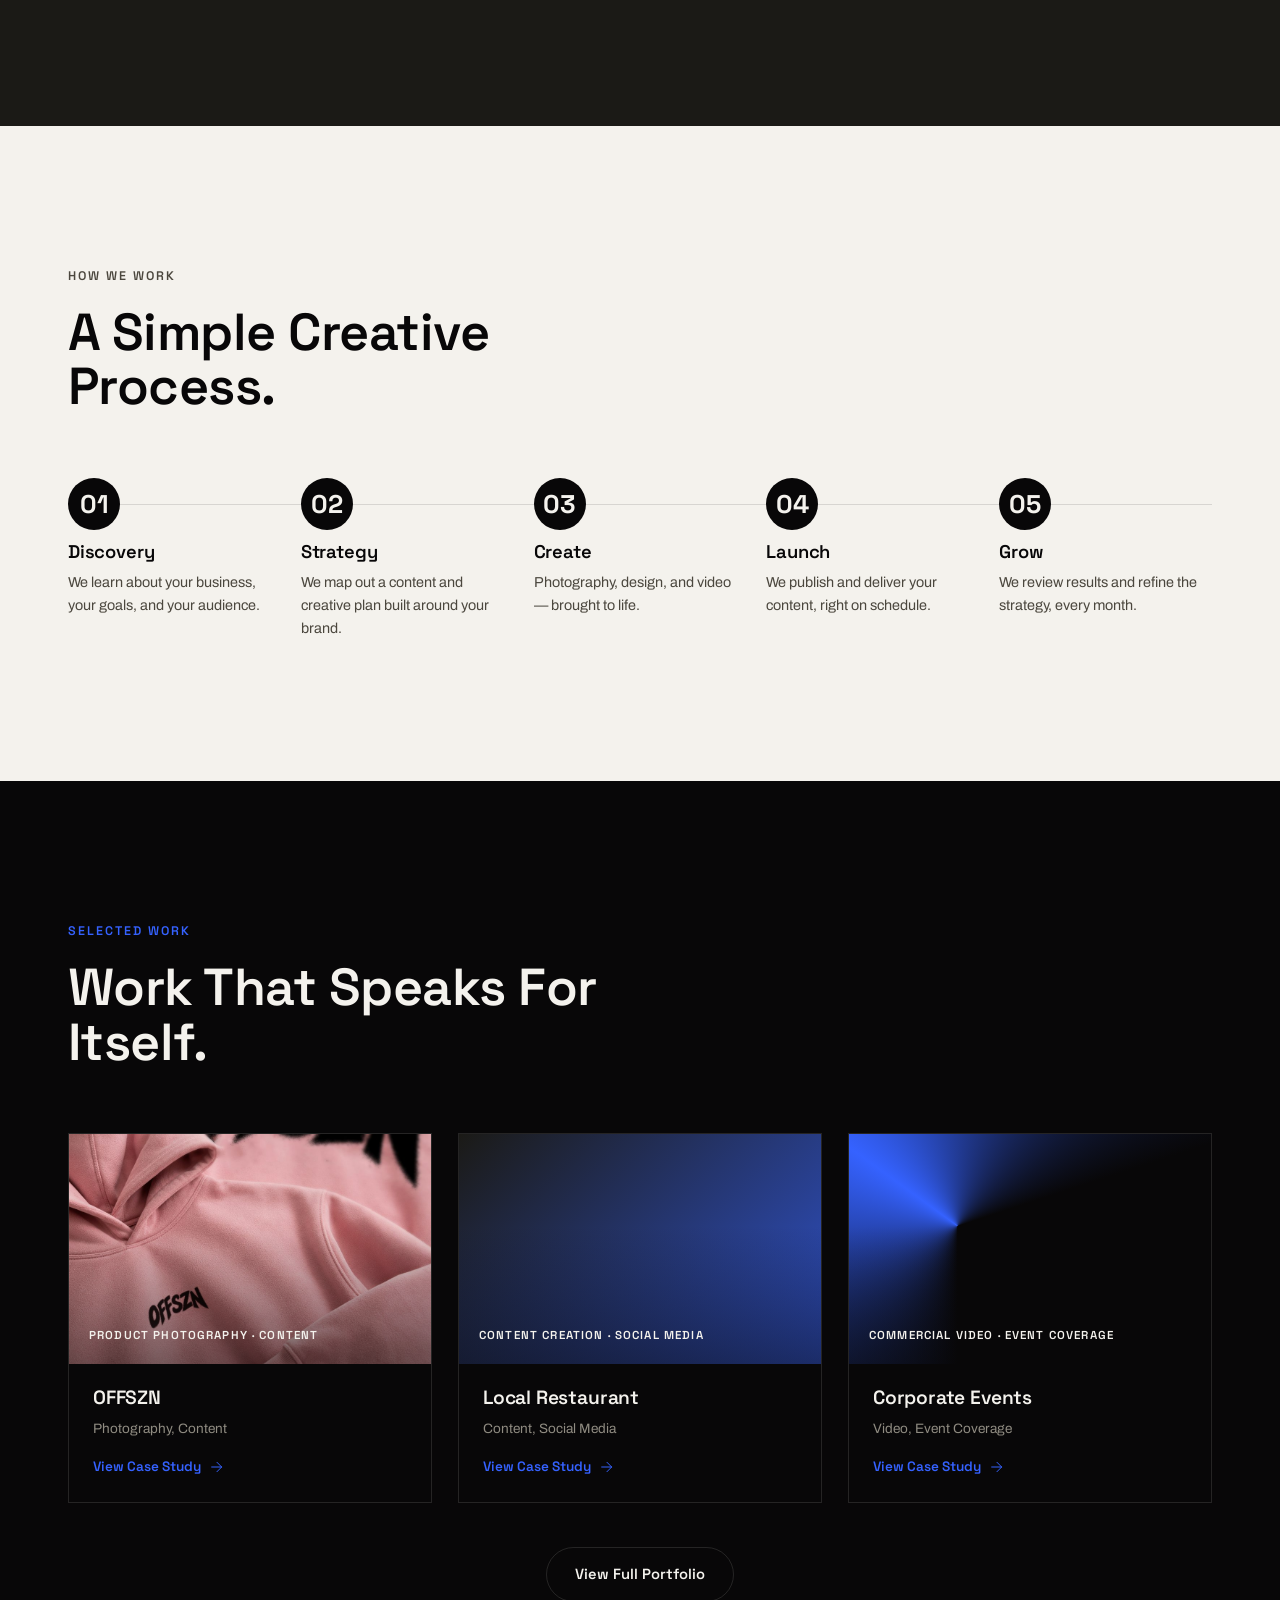
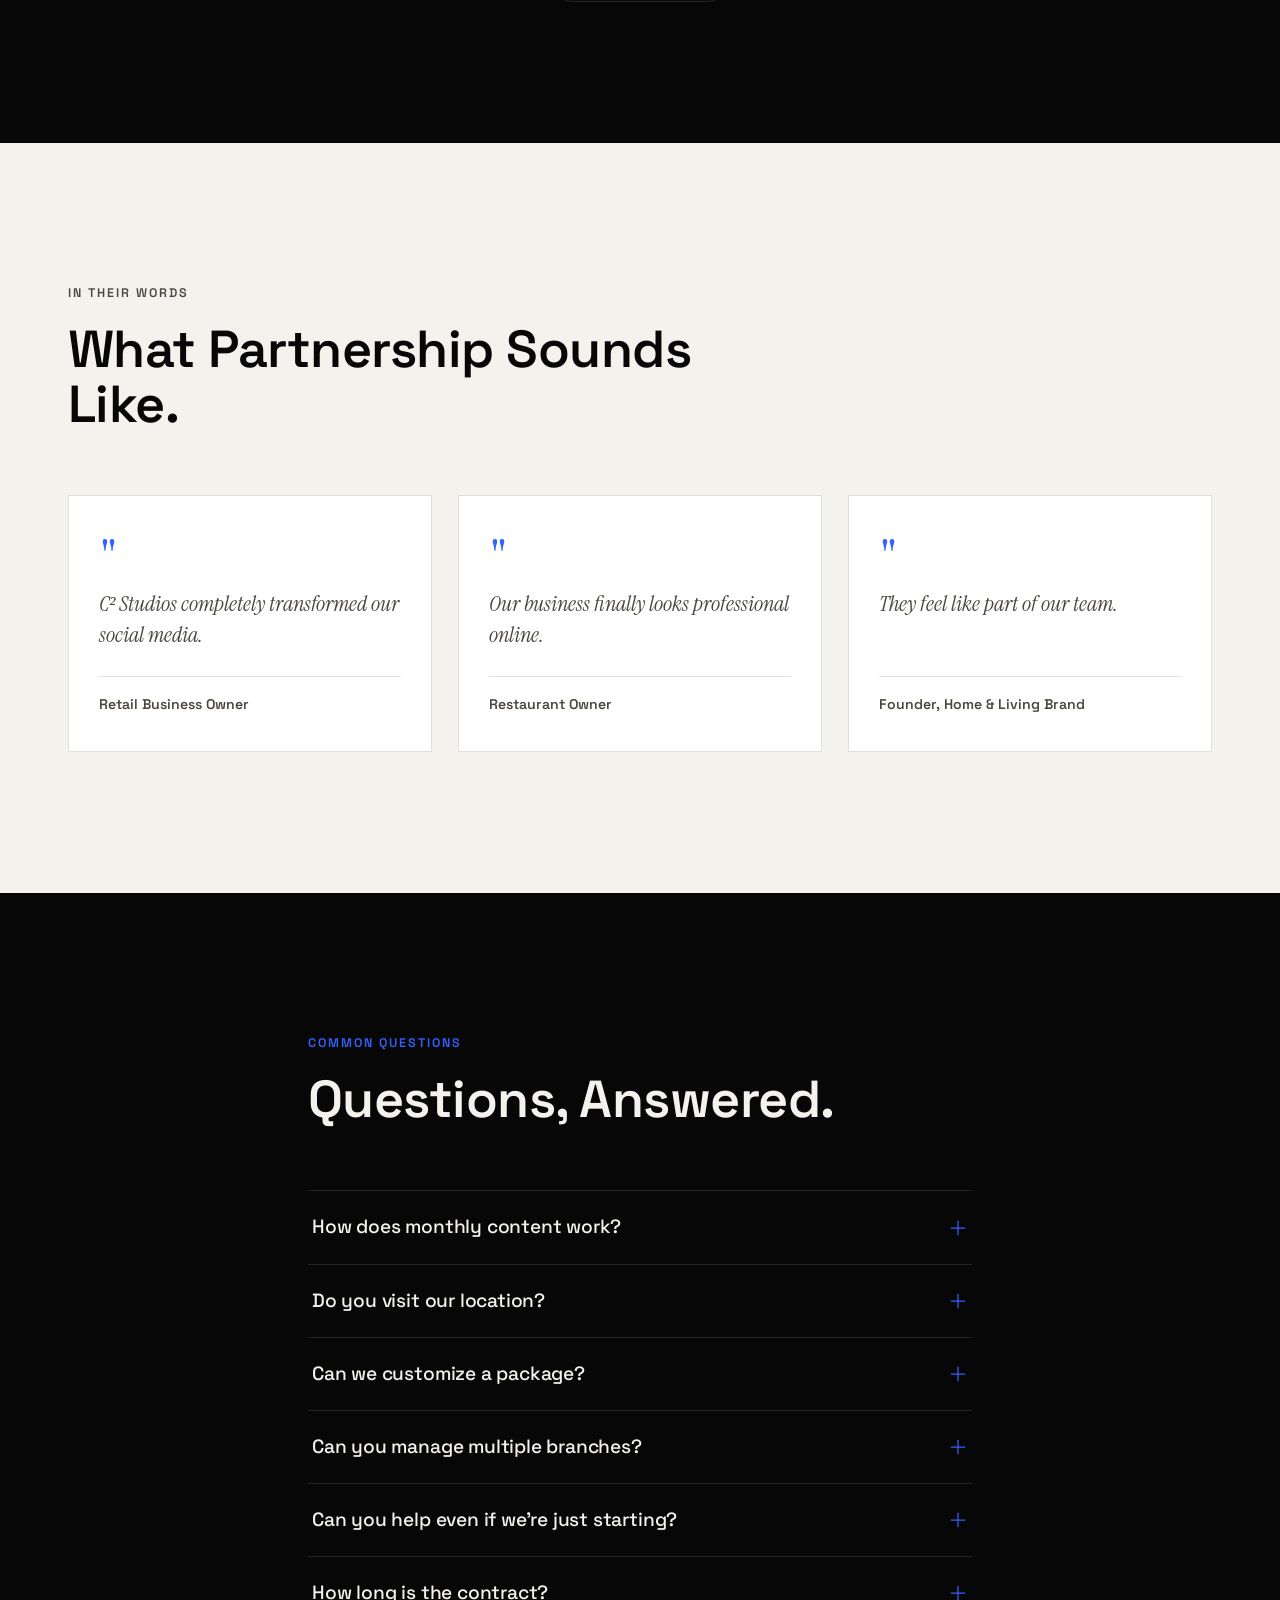
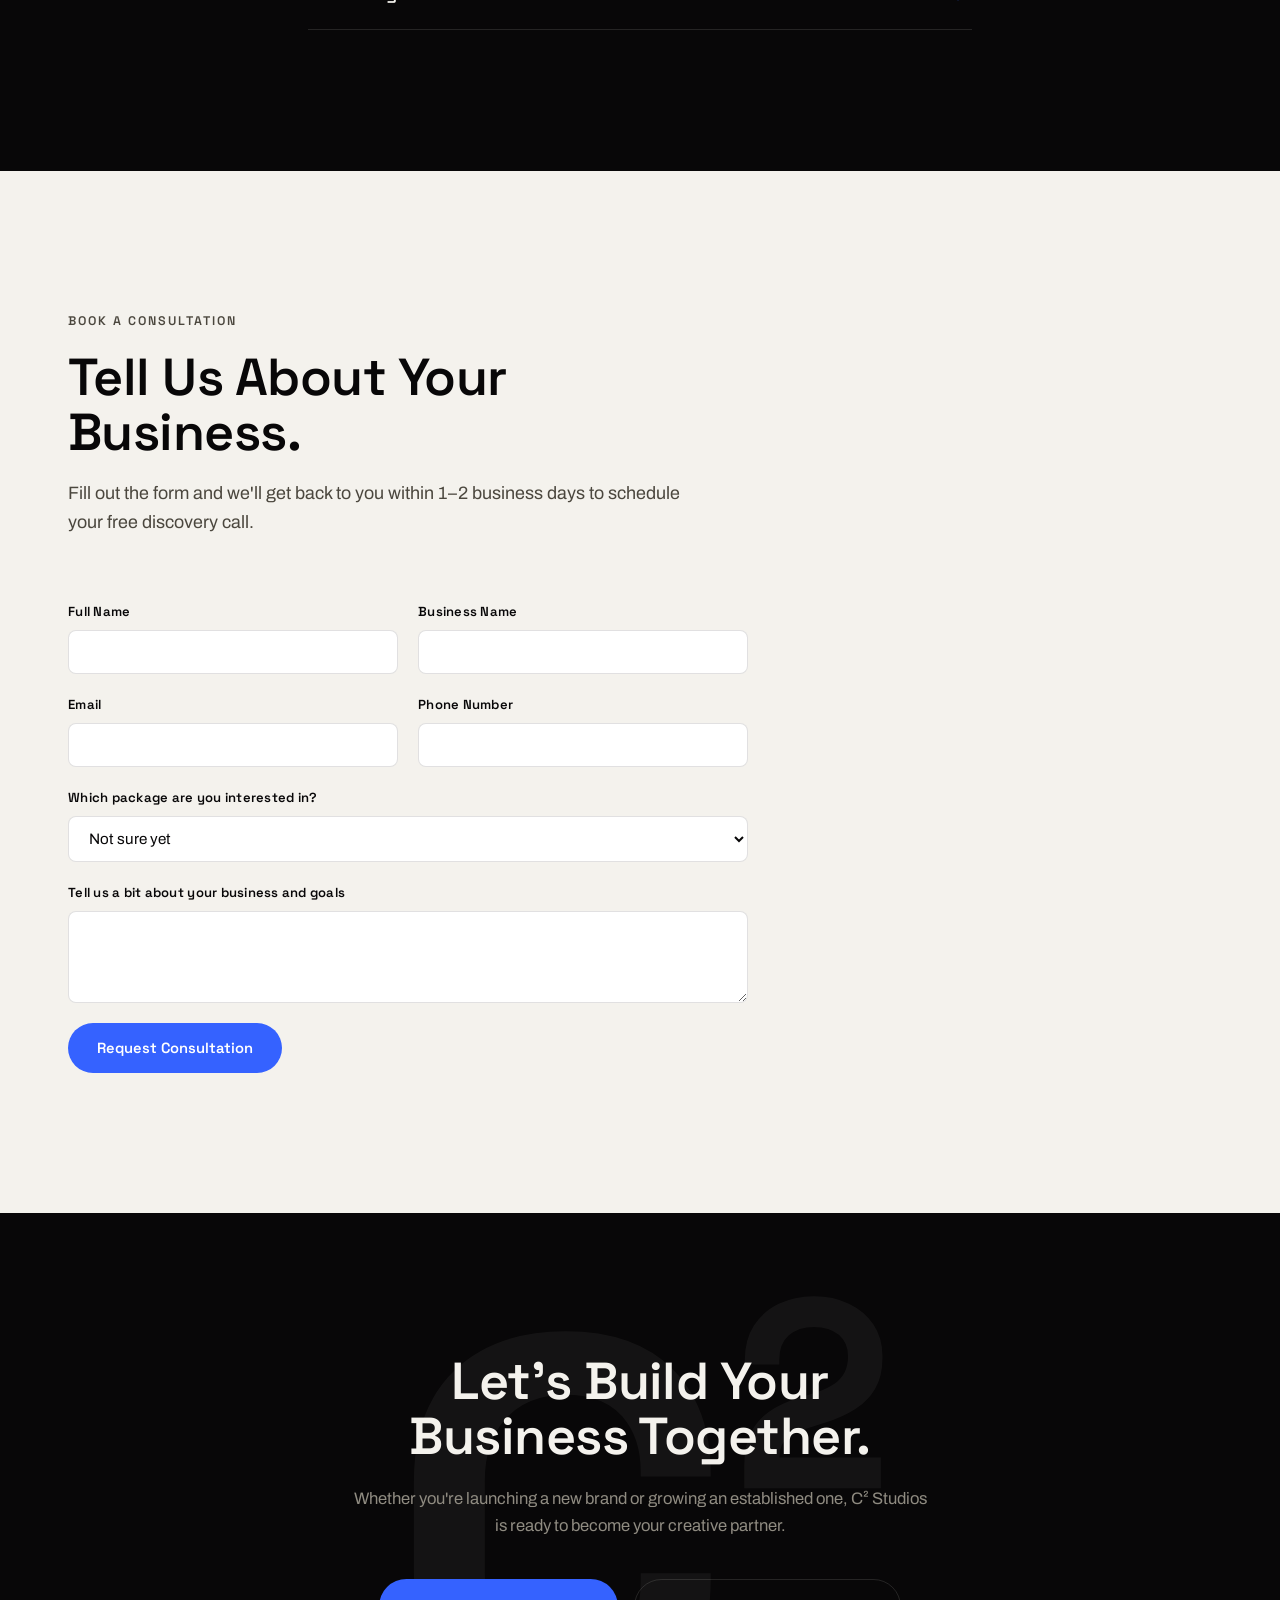
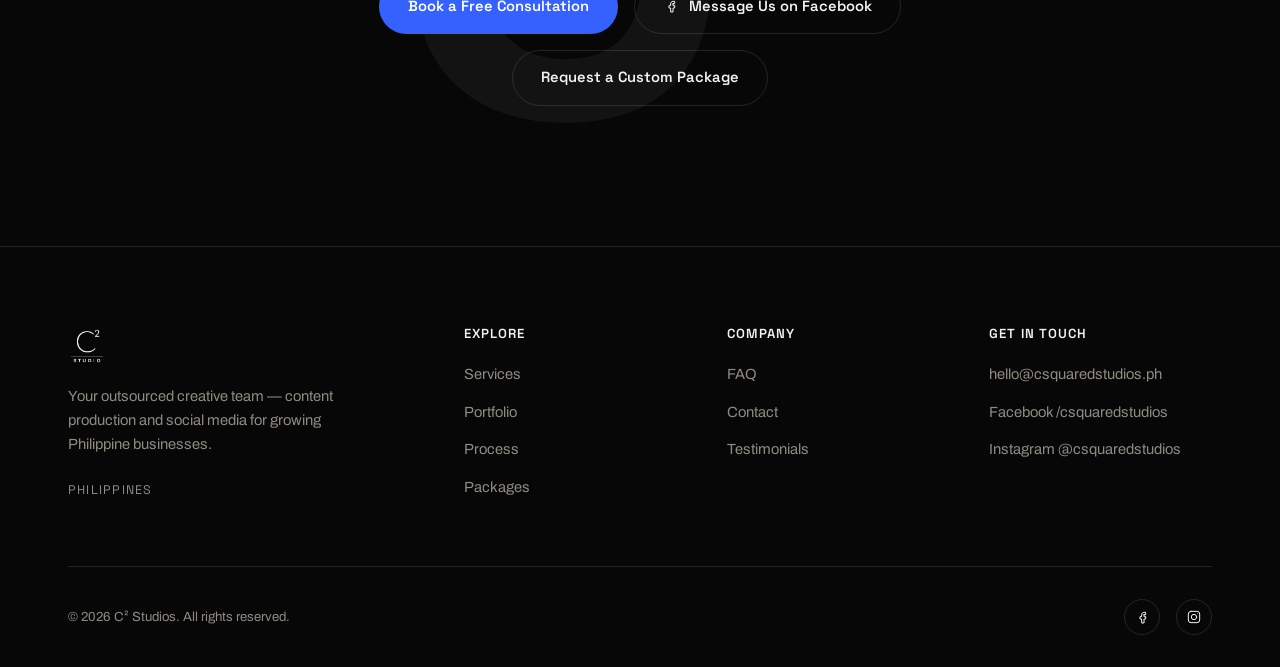
==== commit 5e518374: "Update index.html" ====
--- a/index.html
+++ b/index.html
@@ -638,46 +638,36 @@
   // Consultation form submission
   var consultForm = document.getElementById('consultForm');
   if (consultForm) {
-    // TODO: Replace with your Google Apps Script Web App URL (see setup instructions).
     var GOOGLE_SCRIPT_URL = 'https://script.google.com/macros/s/AKfycbyumBsKMFeXx98q8p6VvBzveVwdyBxOxJzocGkd2GnIz_3cjEWTytP4tTjYe2vir9kq/exec';
     var statusEl = document.getElementById('consultStatus');
     var submitBtn = document.getElementById('consultSubmitBtn');
+
     consultForm.addEventListener('submit', function(e){
       e.preventDefault();
-      if (GOOGLE_SCRIPT_URL.indexOf('https://script.google.com/macros/s/AKfycbyumBsKMFeXx98q8p6VvBzveVwdyBxOxJzocGkd2GnIz_3cjEWTytP4tTjYe2vir9kq/exec') === 0) {
-        statusEl.textContent = 'Form not connected yet — add your Google Apps Script URL.';
+
+      submitBtn.disabled = true;
+      statusEl.textContent = 'Sending...';
+      statusEl.className = 'form-status';
+
+      var formData = new FormData(consultForm);
+
+      fetch(GOOGLE_SCRIPT_URL, {
+        method: 'POST',
+        body: formData
+      })
+      .then(function(){
+        statusEl.textContent = "Thanks! We'll be in touch within 1–2 business days.";
+        statusEl.className = 'form-status is-success';
+        consultForm.reset();
+      })
+      .catch(function(err){
+        console.error(err);
+        statusEl.textContent = 'Submission failed. Please try again.';
         statusEl.className = 'form-status is-error';
-        return;
-      }
-      submitBtn.disabled = true;
-      statusEl.textContent = 'Sending your request...';
-      statusEl.className = 'form-status';
-      var formData = new FormData(consultForm);
-     fetch(GOOGLE_SCRIPT_URL, {https://script.google.com/macros/s/AKfycbyumBsKMFeXx98q8p6VvBzveVwdyBxOxJzocGkd2GnIz_3cjEWTytP4tTjYe2vir9kq/exec
-  method: "POST",
-  headers: {
-    "Content-Type": "application/json"
-  },
-  body: JSON.stringify(data)
-})
-.then(res => res.json())
-.then(result => {
-  console.log(result);
-
-  if(result.success){
-      statusEl.textContent = "Thanks! We'll be in touch within 1–2 business days.";
-      consultForm.reset();
-  }else{
-      statusEl.textContent = result.error;
-  }
-
-  submitBtn.disabled = false;
-})
-.catch(err=>{
-    console.error(err);
-    statusEl.textContent = "Submission failed.";
-    submitBtn.disabled = false;
-});
+      })
+      .finally(function(){
+        submitBtn.disabled = false;
+      });
     });
   }
 
